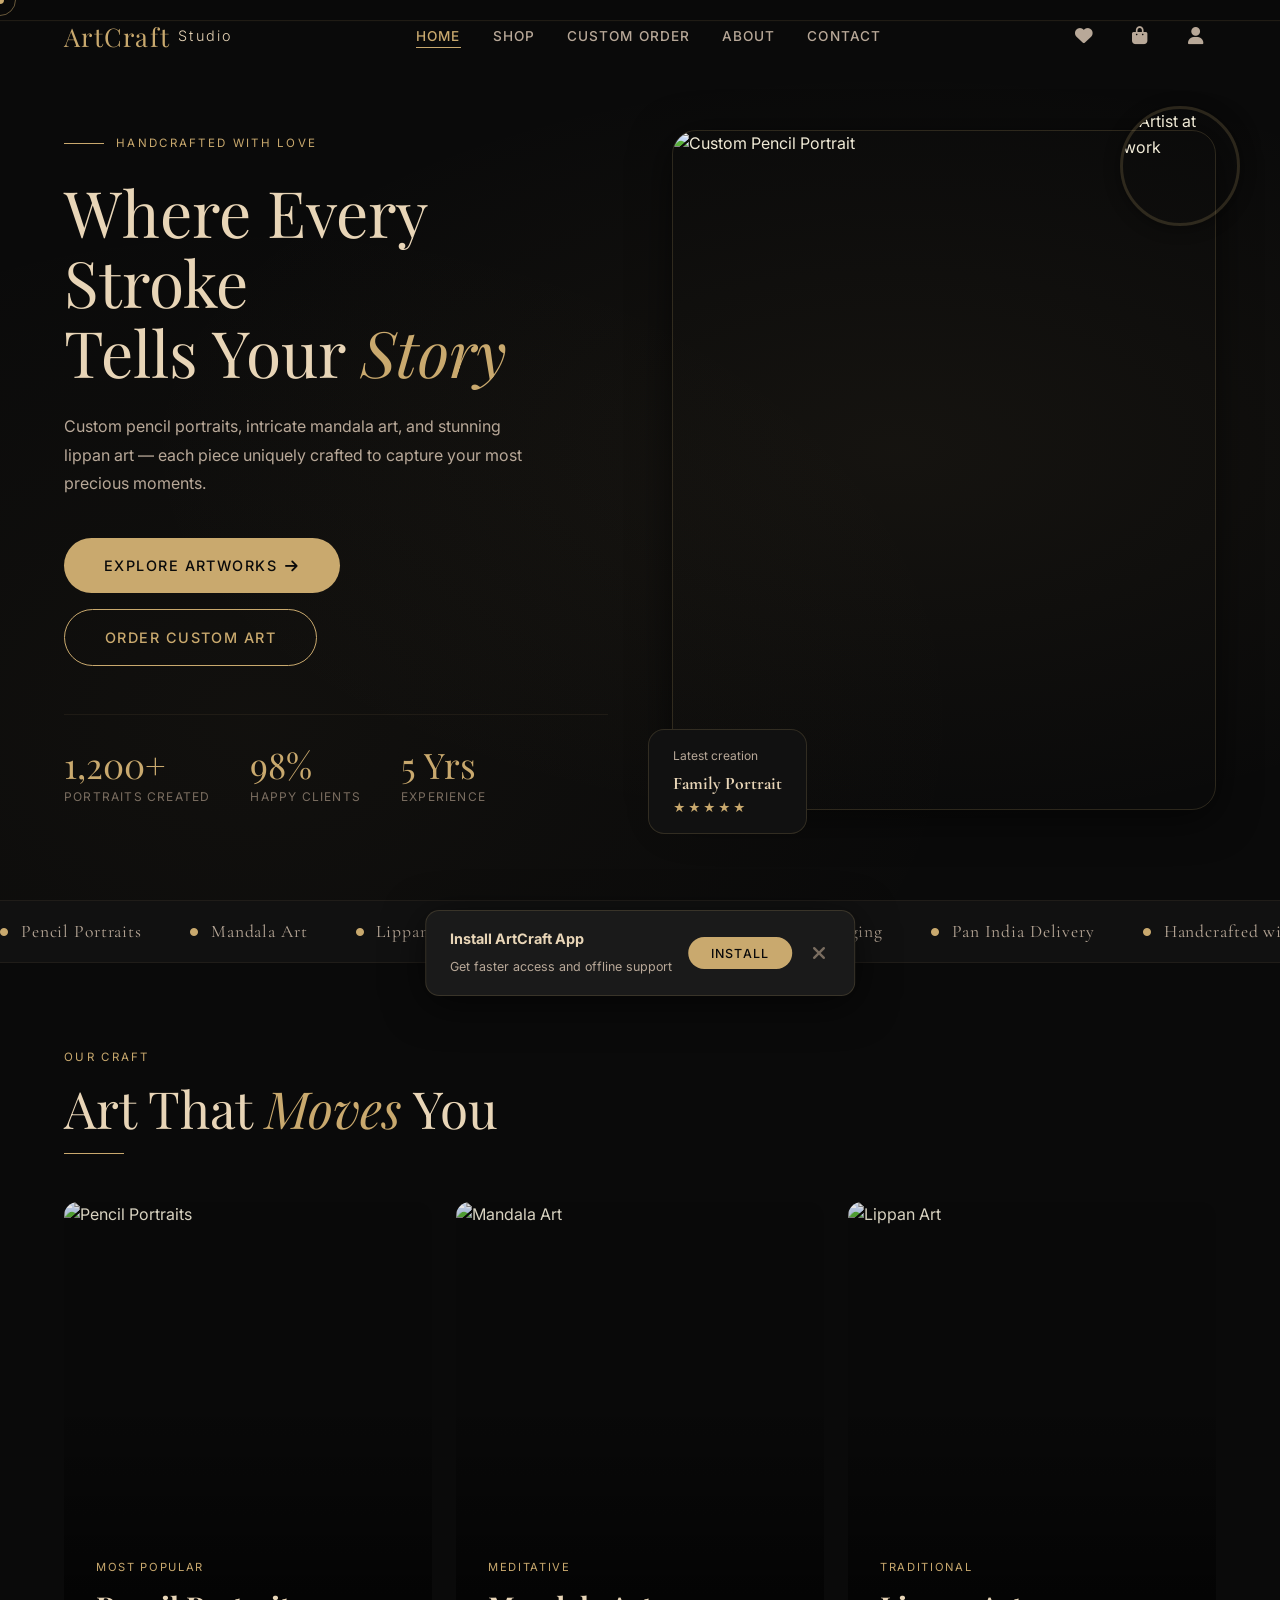
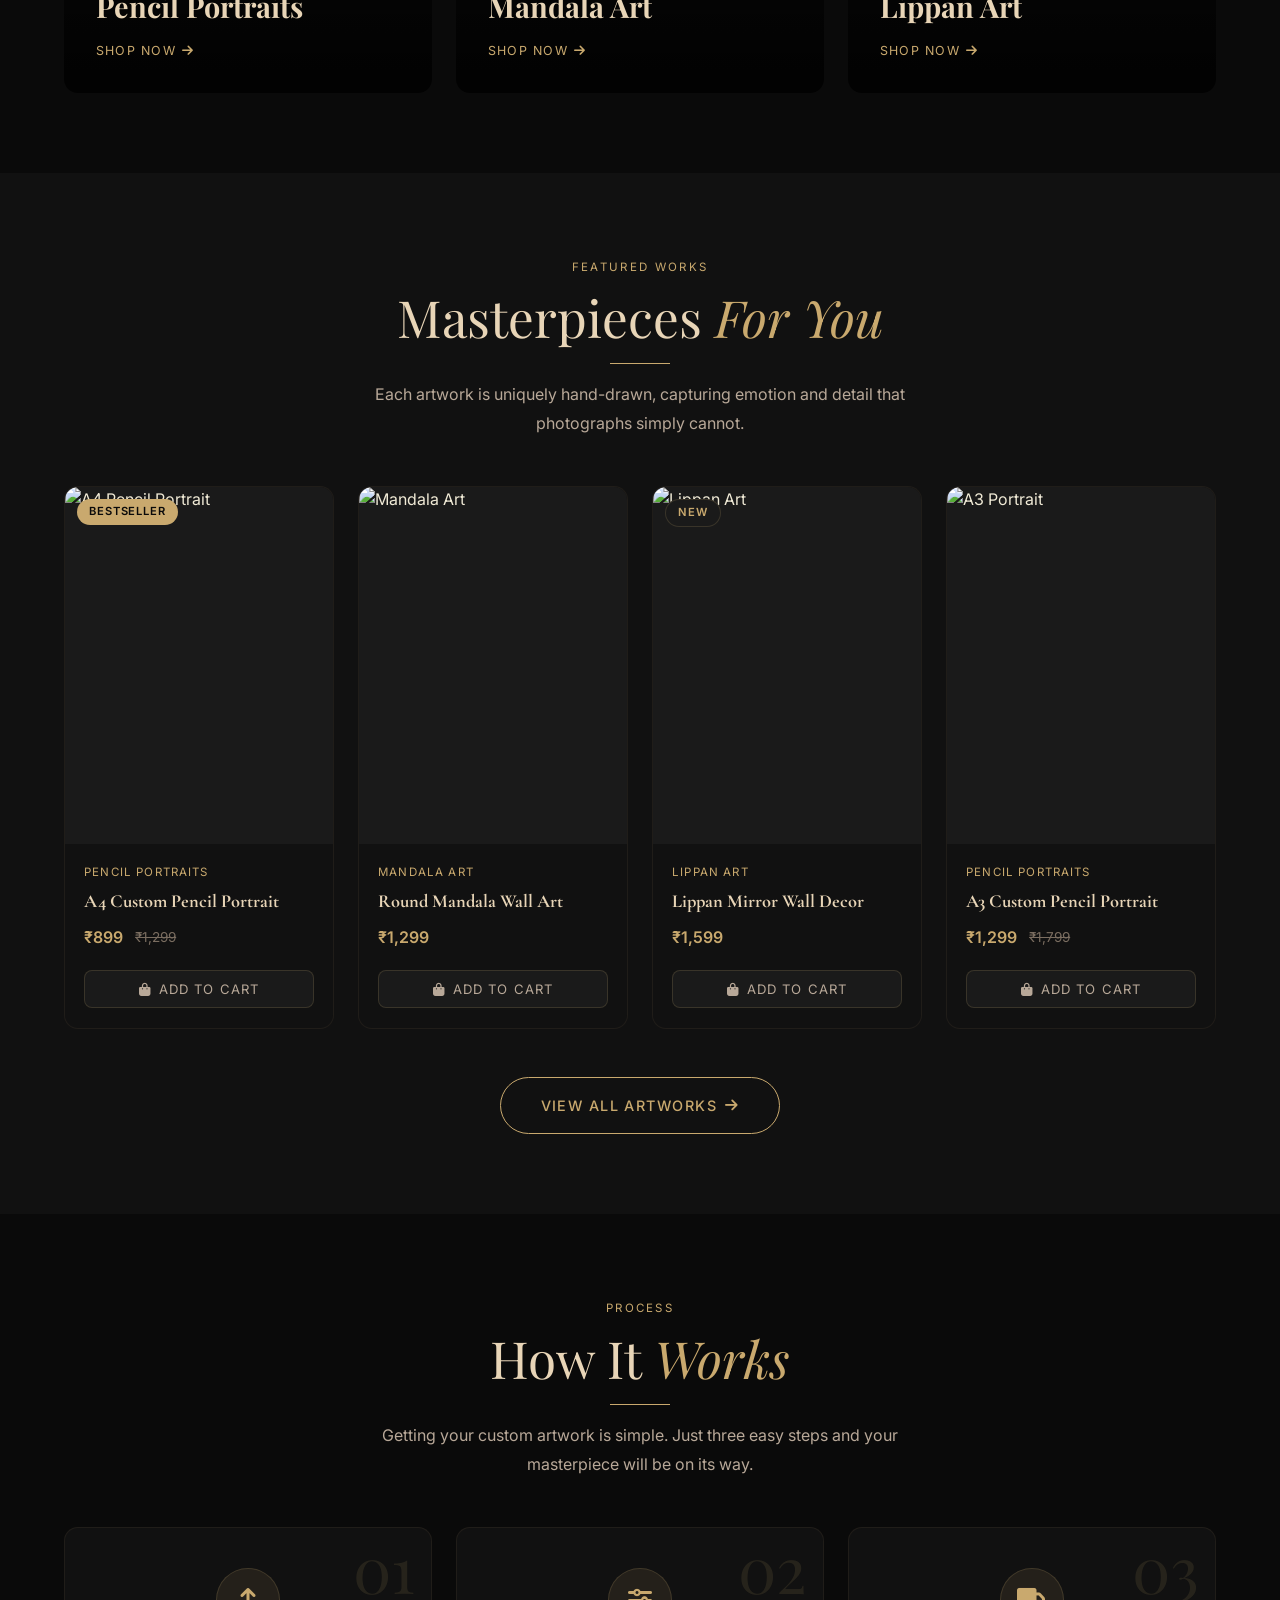
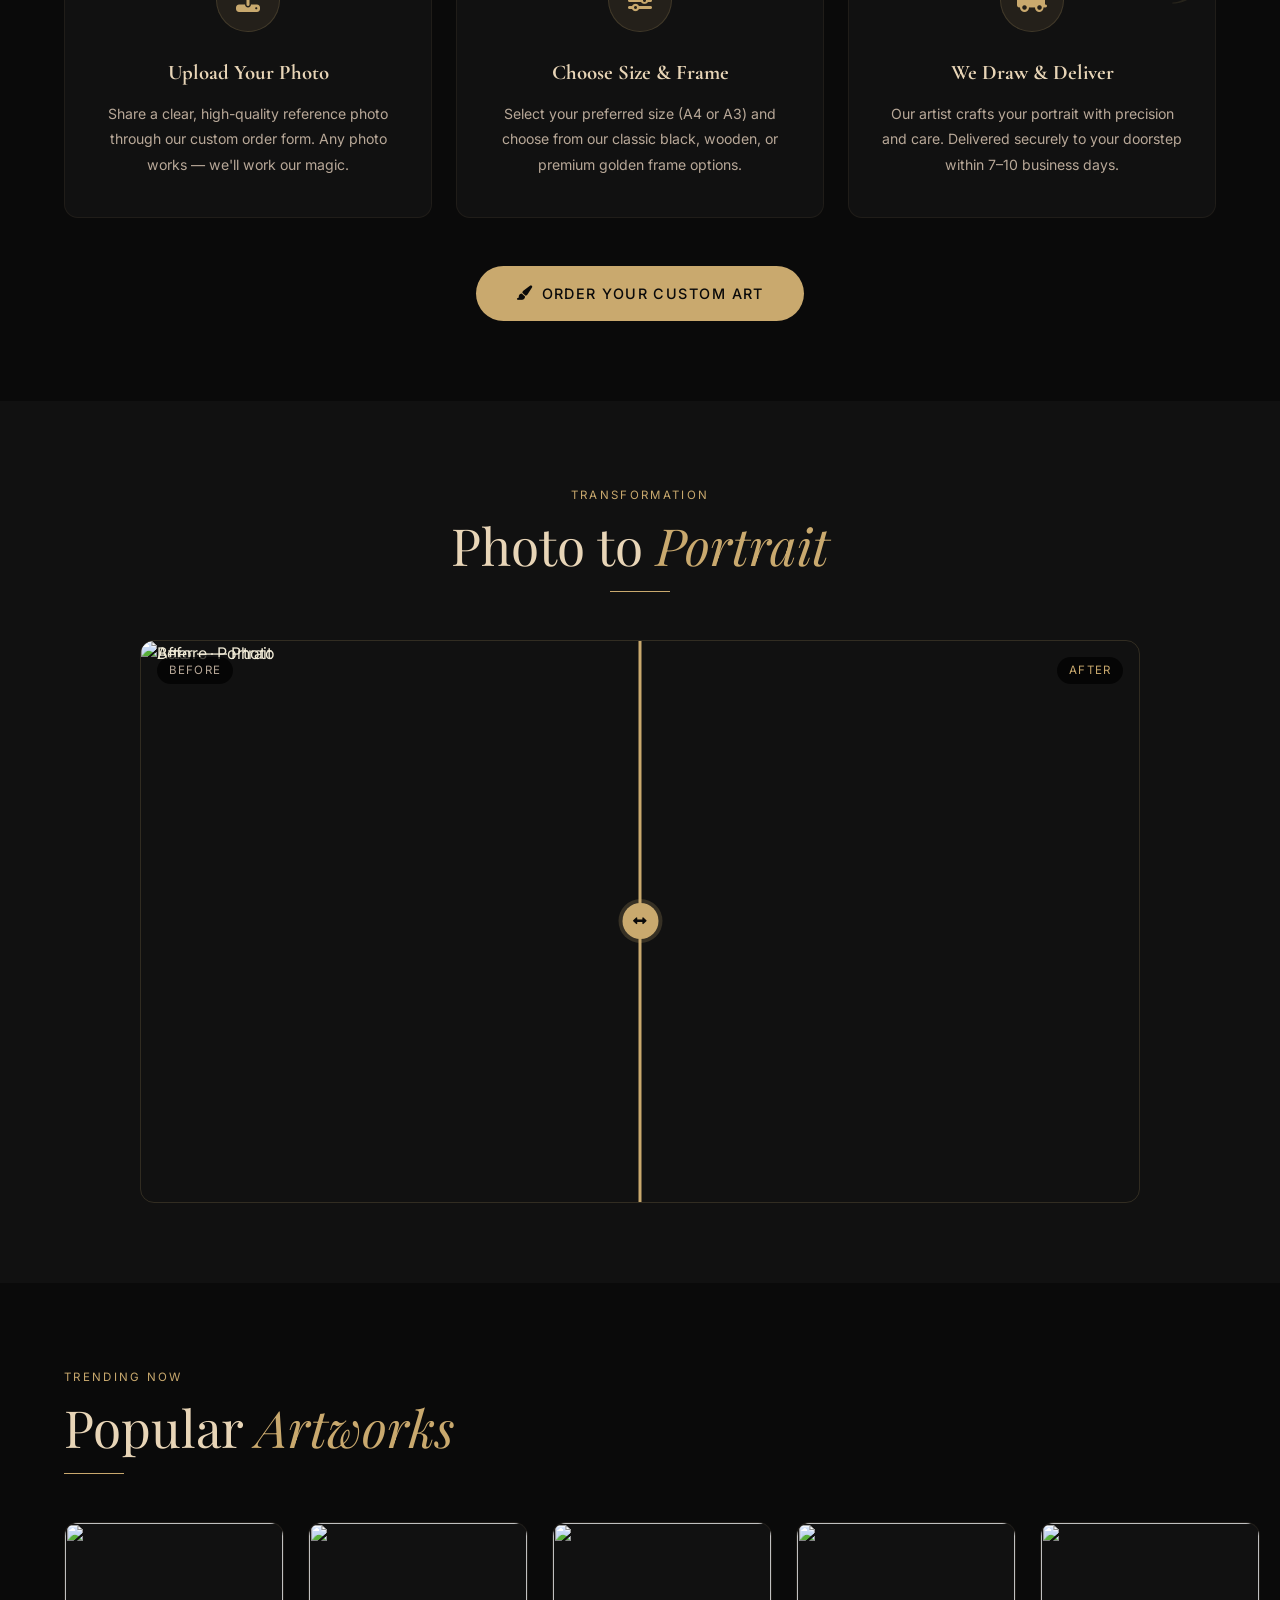
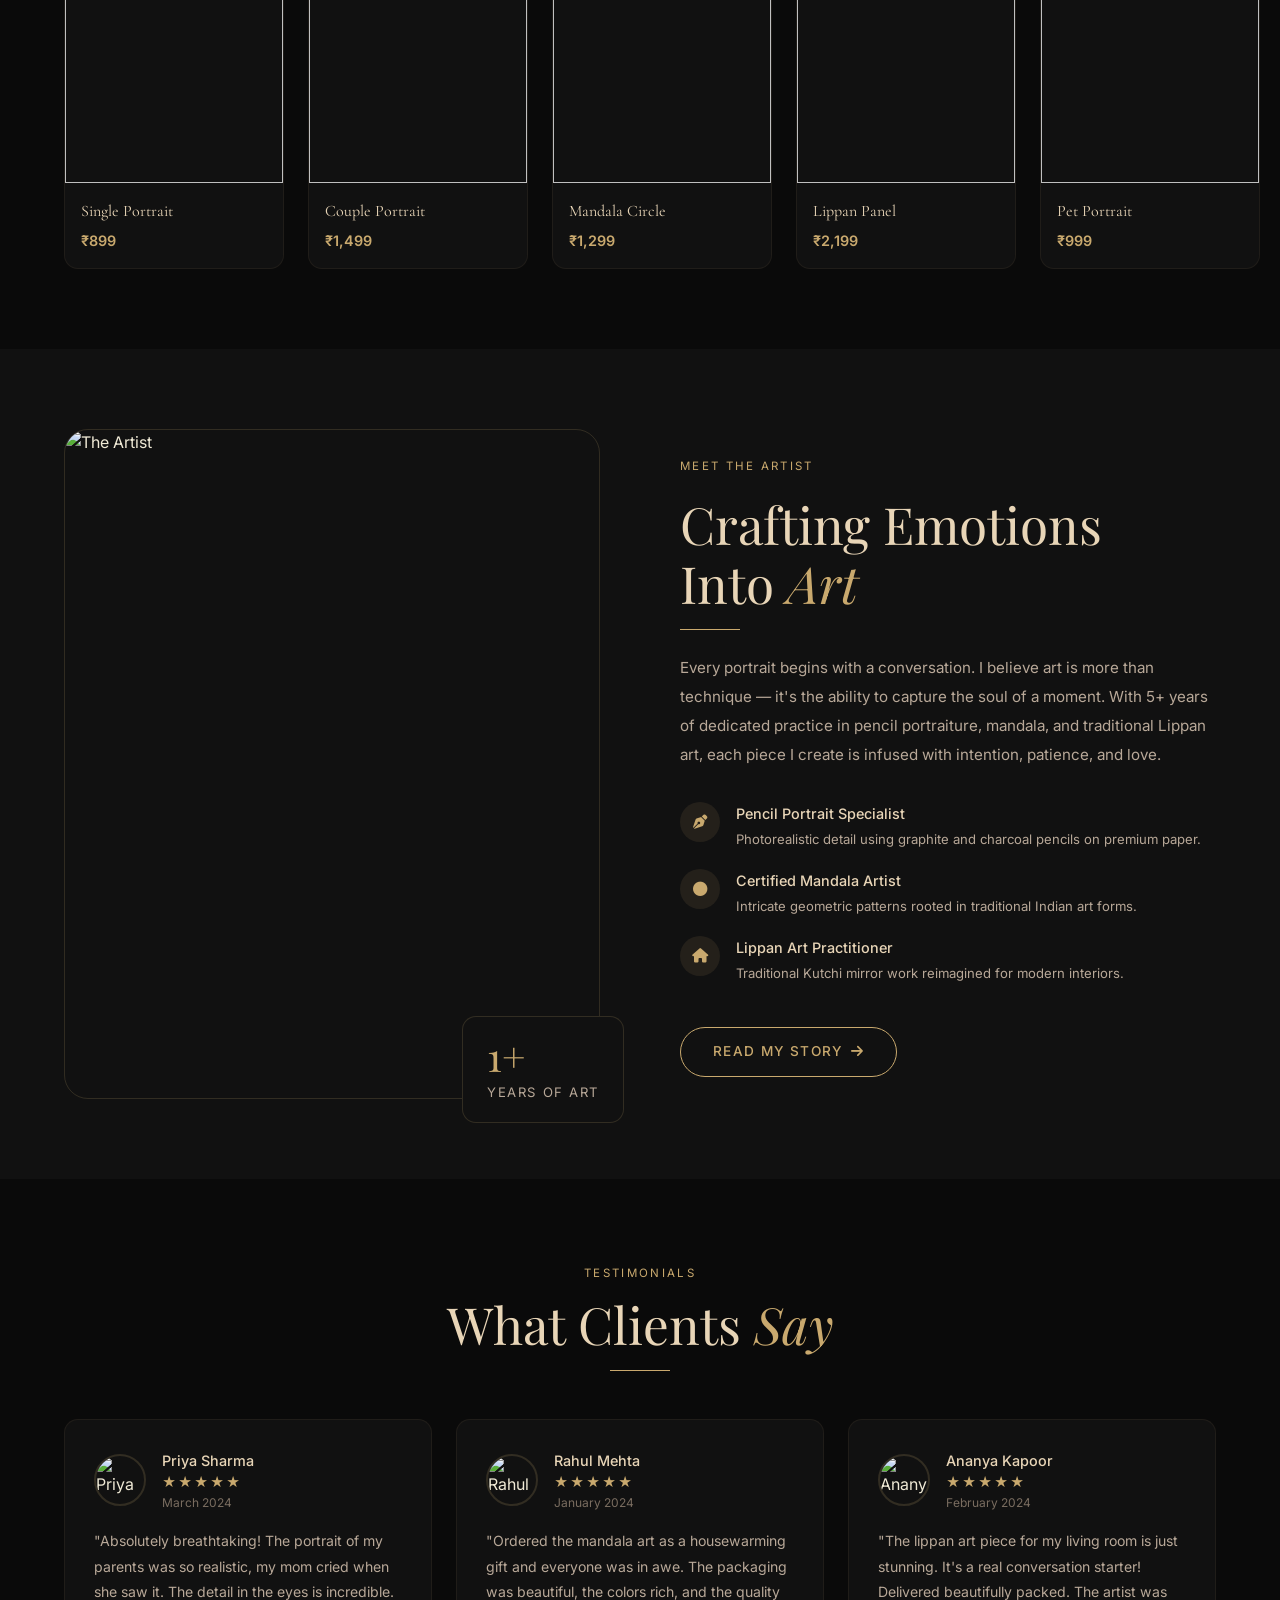
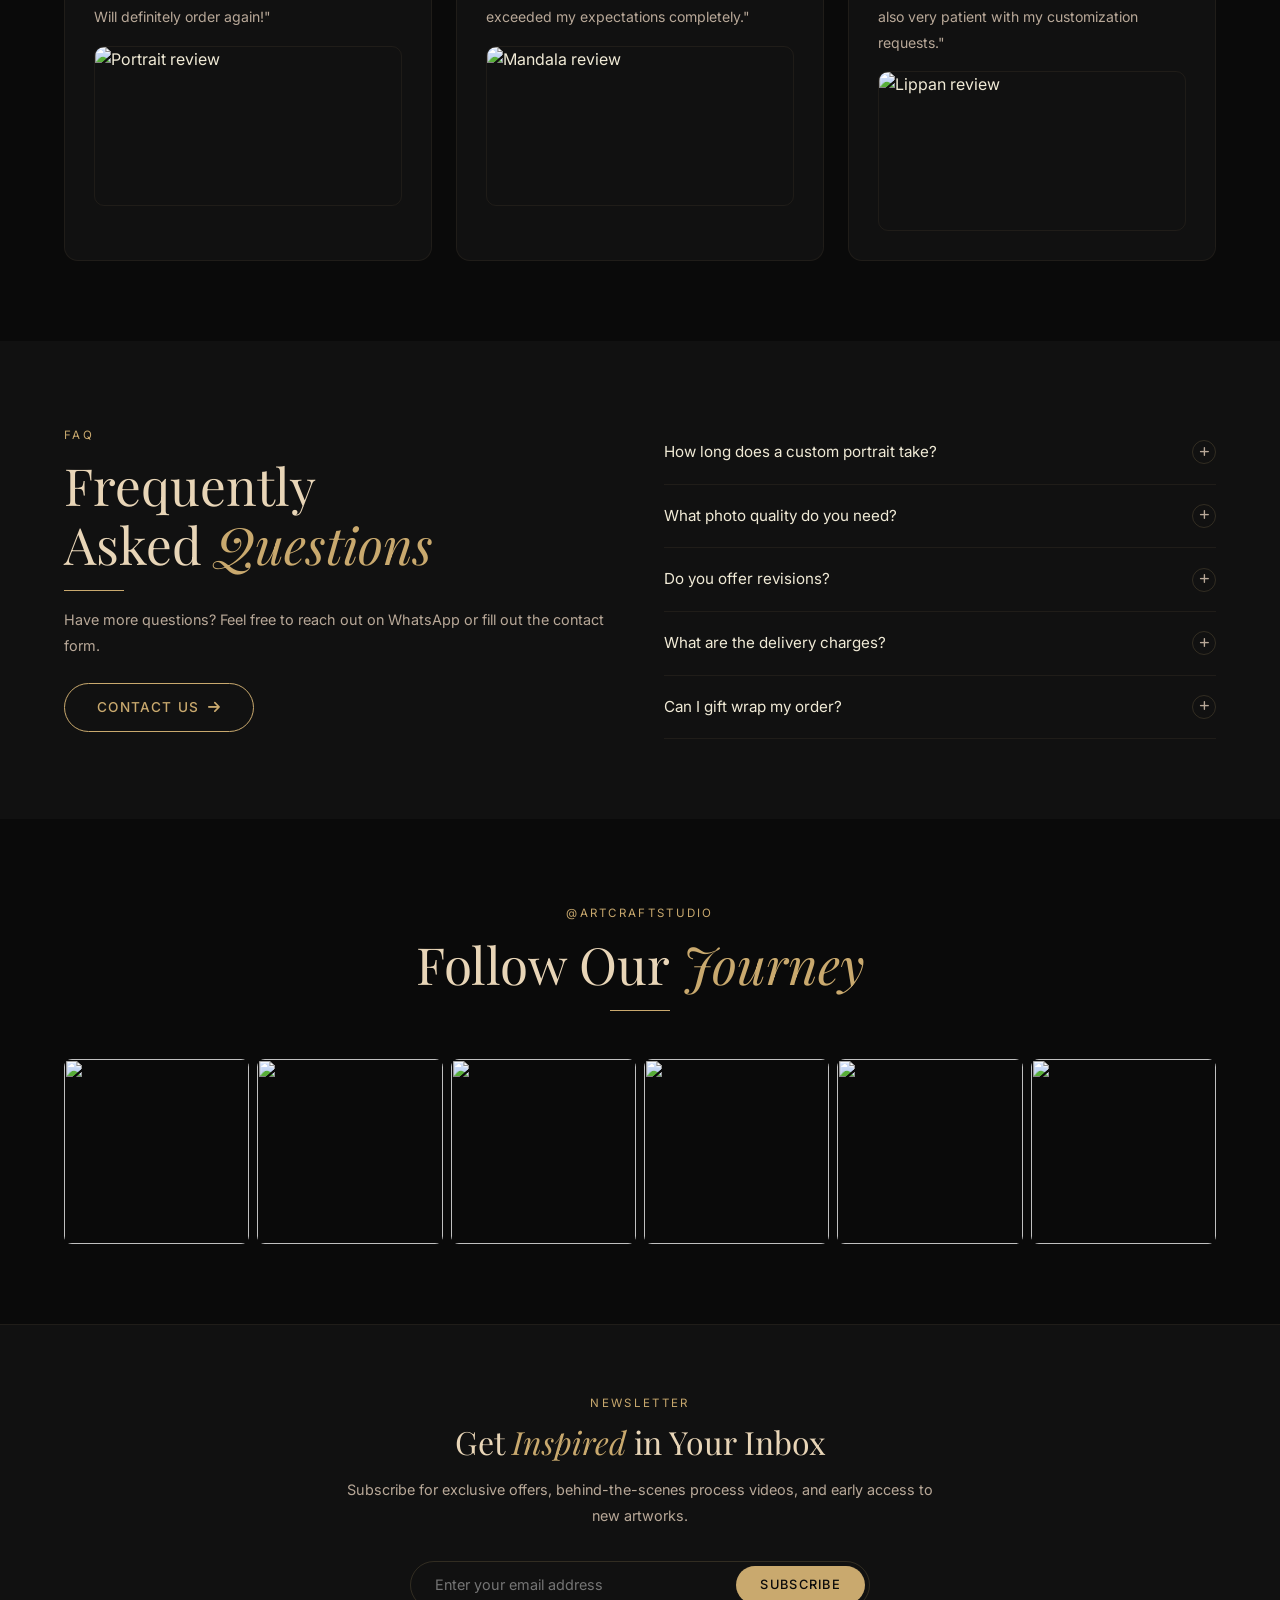
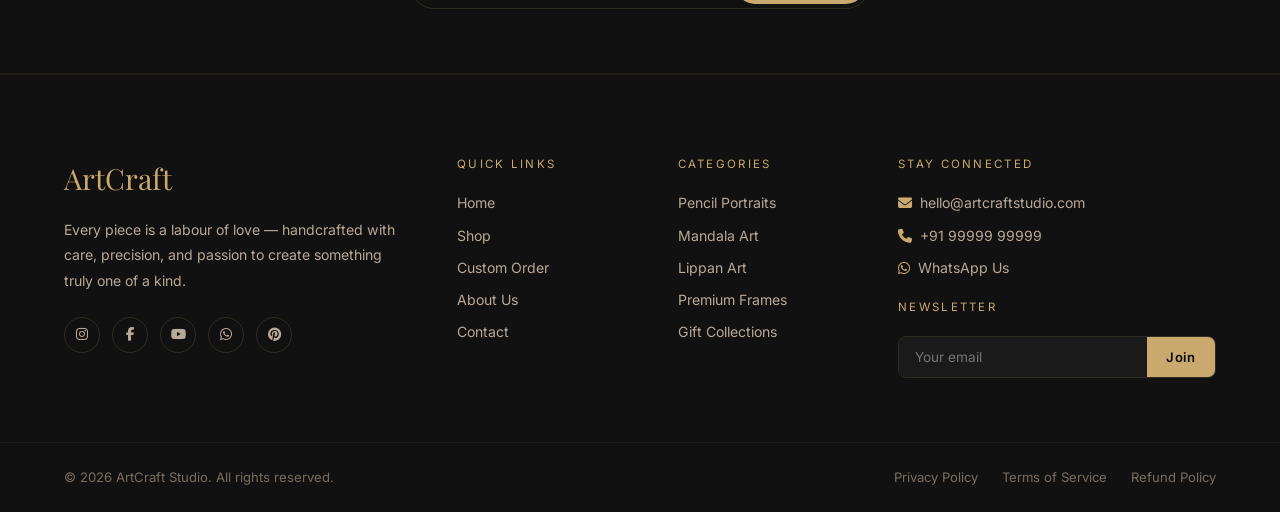
==== index.html @ 76b555b2 "initilization" ====
<!DOCTYPE html>
<html lang="en">

<head>
  <meta charset="UTF-8">
  <meta name="viewport" content="width=device-width, initial-scale=1.0">
  <title>ArtCraft Studio — Handmade Art & Custom Portraits</title>
  <meta name="description"
    content="Custom pencil portraits, mandala art, and lippan art handcrafted with love. Order your unique artwork today.">
  <link rel="manifest" href="manifest.json">
  <meta name="theme-color" content="#0a0a0a">
  <link rel="stylesheet" href="style.css">
  <link rel="stylesheet" href="https://cdnjs.cloudflare.com/ajax/libs/font-awesome/6.5.1/css/all.min.css">
  <style>
    /* Hero */
    .hero {
      min-height: 100vh;
      display: flex;
      align-items: center;
      position: relative;
      overflow: hidden;
      padding: calc(var(--nav-h) + 2rem) 5% 4rem;
    }

    .hero-bg {
      position: absolute;
      inset: 0;
      background: radial-gradient(ellipse at 70% 50%, rgba(201, 169, 110, 0.06) 0%, transparent 60%),
        radial-gradient(ellipse at 20% 80%, rgba(201, 169, 110, 0.04) 0%, transparent 50%);
    }

    .hero-particles {
      position: absolute;
      inset: 0;
      overflow: hidden;
      pointer-events: none;
    }

    .particle {
      position: absolute;
      border-radius: 50%;
      background: var(--gold);
      opacity: 0.15;
      animation: float linear infinite;
    }

    @keyframes float {
      0% {
        transform: translateY(100vh) rotate(0deg);
        opacity: 0;
      }

      10% {
        opacity: 0.15;
      }

      90% {
        opacity: 0.15;
      }

      100% {
        transform: translateY(-10vh) rotate(360deg);
        opacity: 0;
      }
    }

    .hero-inner {
      position: relative;
      z-index: 1;
      display: grid;
      grid-template-columns: 1fr 1fr;
      gap: 4rem;
      align-items: center;
      max-width: 1400px;
      margin: 0 auto;
      width: 100%;
    }

    .hero-eyebrow {
      display: flex;
      align-items: center;
      gap: 0.75rem;
      margin-bottom: 1.5rem;
    }

    .hero-eyebrow::before {
      content: '';
      display: block;
      width: 40px;
      height: 1px;
      background: var(--gold);
    }

    .hero-eyebrow span {
      font-size: 0.72rem;
      letter-spacing: 0.2em;
      text-transform: uppercase;
      color: var(--gold);
    }

    .hero-title {
      font-family: var(--font-display);
      font-size: clamp(2.8rem, 5vw, 5rem);
      font-weight: 400;
      line-height: 1.1;
      color: var(--cream);
      margin-bottom: 1.5rem;
    }

    .hero-title em {
      font-style: italic;
      color: var(--gold);
    }

    .hero-subtitle {
      color: var(--text2);
      font-size: 1rem;
      line-height: 1.8;
      max-width: 480px;
      margin-bottom: 2.5rem;
    }

    .hero-actions {
      display: flex;
      gap: 1rem;
      flex-wrap: wrap;
    }

    .hero-stats {
      display: flex;
      gap: 2.5rem;
      margin-top: 3rem;
      padding-top: 2rem;
      border-top: 1px solid var(--border2);
    }

    .hero-stat-num {
      font-family: var(--font-display);
      font-size: 2.2rem;
      color: var(--gold);
      line-height: 1;
    }

    .hero-stat-label {
      font-size: 0.75rem;
      color: var(--text3);
      text-transform: uppercase;
      letter-spacing: 0.1em;
      margin-top: 0.25rem;
    }

    .hero-image-wrap {
      position: relative;
    }

    .hero-img-main {
      width: 100%;
      aspect-ratio: 4/5;
      object-fit: cover;
      border-radius: 24px;
      border: 1px solid var(--border);
      box-shadow: var(--shadow);
    }

    .hero-img-badge {
      position: absolute;
      bottom: -1.5rem;
      left: -1.5rem;
      background: var(--bg2);
      border: 1px solid var(--border);
      border-radius: 16px;
      padding: 1rem 1.5rem;
      backdrop-filter: blur(12px);
    }

    .hero-img-badge p {
      font-size: 0.75rem;
      color: var(--text2);
      margin-bottom: 0.25rem;
    }

    .hero-img-badge strong {
      display: block;
      font-family: var(--font-serif);
      font-size: 1.1rem;
      color: var(--cream);
    }

    .hero-img-badge .stars {
      font-size: 0.75rem;
    }

    .hero-img-float {
      position: absolute;
      top: -1.5rem;
      right: -1.5rem;
      width: 120px;
      height: 120px;
      border-radius: 50%;
      border: 3px solid var(--border);
      overflow: hidden;
      box-shadow: var(--shadow2);
    }

    .hero-img-float img {
      width: 100%;
      height: 100%;
      object-fit: cover;
    }

    /* How It Works */
    .steps-grid {
      display: grid;
      grid-template-columns: repeat(3, 1fr);
      gap: 1.5rem;
    }

    .step-card {
      text-align: center;
      padding: 2.5rem 2rem;
      background: var(--bg2);
      border: 1px solid var(--border2);
      border-radius: var(--radius);
      position: relative;
      overflow: hidden;
      transition: border-color 0.35s ease, transform 0.35s ease;
    }

    .step-card:hover {
      border-color: var(--border);
      transform: translateY(-4px);
    }

    .step-card::before {
      content: '';
      position: absolute;
      top: 0;
      left: 0;
      width: 100%;
      height: 2px;
      background: linear-gradient(90deg, transparent, var(--gold), transparent);
      opacity: 0;
      transition: opacity 0.35s ease;
    }

    .step-card:hover::before {
      opacity: 1;
    }

    .step-num {
      font-family: var(--font-display);
      font-size: 4rem;
      color: rgba(201, 169, 110, 0.12);
      position: absolute;
      top: 0.5rem;
      right: 1rem;
      line-height: 1;
    }

    .step-icon {
      width: 64px;
      height: 64px;
      background: rgba(201, 169, 110, 0.1);
      border: 1px solid var(--border);
      border-radius: 50%;
      display: flex;
      align-items: center;
      justify-content: center;
      margin: 0 auto 1.5rem;
      font-size: 1.5rem;
      color: var(--gold);
    }

    .step-title {
      font-family: var(--font-serif);
      font-size: 1.3rem;
      color: var(--cream);
      margin-bottom: 0.75rem;
    }

    .step-desc {
      font-size: 0.88rem;
      color: var(--text2);
      line-height: 1.8;
    }

    /* Reviews */
    .reviews-grid {
      display: grid;
      grid-template-columns: repeat(3, 1fr);
      gap: 1.5rem;
    }

    .review-card {
      background: var(--bg2);
      border: 1px solid var(--border2);
      border-radius: var(--radius);
      padding: 1.8rem;
      transition: border-color 0.35s ease;
    }

    .review-card:hover {
      border-color: var(--border);
    }

    .review-header {
      display: flex;
      align-items: center;
      gap: 1rem;
      margin-bottom: 1rem;
    }

    .review-avatar {
      width: 52px;
      height: 52px;
      border-radius: 50%;
      object-fit: cover;
      border: 2px solid var(--border);
    }

    .review-name {
      font-size: 0.9rem;
      color: var(--cream);
      font-weight: 500;
    }

    .review-date {
      font-size: 0.75rem;
      color: var(--text3);
    }

    .review-text {
      font-size: 0.88rem;
      color: var(--text2);
      line-height: 1.8;
      margin-top: 0.75rem;
    }

    .review-img {
      width: 100%;
      height: 160px;
      object-fit: cover;
      border-radius: 10px;
      margin-top: 1rem;
      border: 1px solid var(--border2);
    }

    /* Categories */
    .cat-grid {
      display: grid;
      grid-template-columns: repeat(3, 1fr);
      gap: 1.5rem;
    }

    .cat-card {
      position: relative;
      border-radius: var(--radius);
      overflow: hidden;
      aspect-ratio: 3/4;
      cursor: pointer;
    }

    .cat-card img {
      width: 100%;
      height: 100%;
      object-fit: cover;
      transition: transform 0.6s ease;
    }

    .cat-card:hover img {
      transform: scale(1.08);
    }

    .cat-card-overlay {
      position: absolute;
      inset: 0;
      background: linear-gradient(to top, rgba(0, 0, 0, 0.85) 0%, rgba(0, 0, 0, 0.1) 60%);
      display: flex;
      flex-direction: column;
      justify-content: flex-end;
      padding: 2rem;
    }

    .cat-card-tag {
      font-size: 0.7rem;
      letter-spacing: 0.15em;
      text-transform: uppercase;
      color: var(--gold);
      margin-bottom: 0.4rem;
    }

    .cat-card-name {
      font-family: var(--font-display);
      font-size: 1.8rem;
      color: var(--cream);
      margin-bottom: 0.75rem;
    }

    .cat-card-link {
      display: inline-flex;
      align-items: center;
      gap: 0.4rem;
      font-size: 0.78rem;
      color: var(--gold);
      letter-spacing: 0.1em;
      text-transform: uppercase;
    }

    /* Artist Section */
    .artist-grid {
      display: grid;
      grid-template-columns: 1fr 1fr;
      gap: 5rem;
      align-items: center;
    }

    .artist-img {
      position: relative;
    }

    .artist-img img {
      width: 100%;
      aspect-ratio: 4/5;
      object-fit: cover;
      border-radius: 24px;
      border: 1px solid var(--border);
    }

    .artist-img-badge {
      position: absolute;
      bottom: -1.5rem;
      right: -1.5rem;
      background: var(--bg2);
      border: 1px solid var(--border);
      border-radius: 14px;
      padding: 1.2rem 1.5rem;
    }

    .artist-img-badge .stat-num {
      font-size: 2.5rem;
    }

    .artist-feature {
      display: flex;
      align-items: flex-start;
      gap: 1rem;
      margin-bottom: 1.2rem;
    }

    .artist-feature-icon {
      width: 40px;
      height: 40px;
      flex-shrink: 0;
      background: rgba(201, 169, 110, 0.1);
      border-radius: 50%;
      display: flex;
      align-items: center;
      justify-content: center;
      color: var(--gold);
      font-size: 0.9rem;
    }

    .artist-feature-title {
      font-size: 0.9rem;
      color: var(--cream);
      font-weight: 500;
      margin-bottom: 0.25rem;
    }

    .artist-feature-desc {
      font-size: 0.82rem;
      color: var(--text2);
      line-height: 1.6;
    }

    /* Instagram grid */
    .insta-grid {
      display: grid;
      grid-template-columns: repeat(6, 1fr);
      gap: 0.5rem;
    }

    .insta-item {
      aspect-ratio: 1;
      overflow: hidden;
      border-radius: 8px;
      position: relative;
      cursor: pointer;
    }

    .insta-item img {
      width: 100%;
      height: 100%;
      object-fit: cover;
      transition: transform 0.5s ease, filter 0.5s ease;
    }

    .insta-item:hover img {
      transform: scale(1.08);
      filter: brightness(0.7);
    }

    .insta-item-overlay {
      position: absolute;
      inset: 0;
      display: flex;
      align-items: center;
      justify-content: center;
      color: white;
      font-size: 1.2rem;
      opacity: 0;
      transition: opacity 0.3s ease;
    }

    .insta-item:hover .insta-item-overlay {
      opacity: 1;
    }

    /* FAQ */
    .faq-grid {
      display: grid;
      grid-template-columns: 1fr 1fr;
      gap: 3rem;
      align-items: start;
    }

    /* Trending carousel */
    .trending-wrap {
      overflow: hidden;
      position: relative;
    }

    .trending-track {
      display: flex;
      gap: 1.5rem;
      animation: trendScroll 30s linear infinite;
      width: max-content;
    }

    .trending-wrap:hover .trending-track {
      animation-play-state: paused;
    }

    @keyframes trendScroll {
      from {
        transform: translateX(0);
      }

      to {
        transform: translateX(-50%);
      }
    }

    .trending-card {
      width: 220px;
      flex-shrink: 0;
      background: var(--bg2);
      border: 1px solid var(--border2);
      border-radius: var(--radius);
      overflow: hidden;
      transition: transform 0.35s ease, border-color 0.35s ease;
    }

    .trending-card:hover {
      transform: translateY(-6px);
      border-color: var(--border);
    }

    .trending-card img {
      width: 100%;
      height: 260px;
      object-fit: cover;
      transition: transform 0.5s ease;
    }

    .trending-card:hover img {
      transform: scale(1.05);
    }

    .trending-card-body {
      padding: 1rem;
    }

    .trending-card-name {
      font-family: var(--font-serif);
      font-size: 1rem;
      color: var(--cream);
      margin-bottom: 0.3rem;
    }

    .trending-card-price {
      color: var(--gold);
      font-size: 0.9rem;
      font-weight: 600;
    }

    @media (max-width: 900px) {
      .hero-inner {
        grid-template-columns: 1fr;
        text-align: center;
        gap: 2.5rem;
      }

      .hero-eyebrow {
        justify-content: center;
      }

      .hero-subtitle {
        margin: 0 auto 2rem;
      }

      .hero-actions {
        justify-content: center;
      }

      .hero-stats {
        justify-content: center;
      }

      .steps-grid {
        grid-template-columns: 1fr;
      }

      .reviews-grid {
        grid-template-columns: 1fr;
      }

      .cat-grid {
        grid-template-columns: 1fr 1fr;
      }

      .artist-grid {
        grid-template-columns: 1fr;
        gap: 2rem;
      }

      .faq-grid {
        grid-template-columns: 1fr;
        gap: 1rem;
      }

      .insta-grid {
        grid-template-columns: repeat(3, 1fr);
      }

      .hero-img-badge {
        left: 0;
        bottom: -2rem;
      }

      .hero-img-float {
        top: -1rem;
        right: -0.5rem;
        width: 80px;
        height: 80px;
      }
    }

    @media (max-width: 600px) {
      .cat-grid {
        grid-template-columns: 1fr;
      }

      .insta-grid {
        grid-template-columns: repeat(3, 1fr);
      }
    }
  </style>
</head>

<body>
  <!-- Loading Screen -->
  <div id="loading-screen">
    <div class="loading-logo">ArtCraft</div>
    <div class="loading-bar">
      <div class="loading-bar-inner"></div>
    </div>
  </div>

  <!-- Custom Cursor -->
  <div class="cursor-dot"></div>
  <div class="cursor-ring"></div>

  <!-- Scroll Progress -->
  <div id="scroll-bar"></div>

  <!-- Navbar -->
  <nav class="navbar">
    <div class="nav-inner">
      <a href="index.html" class="nav-logo">ArtCraft <span>Studio</span></a>
      <ul class="nav-links">
        <li><a href="index.html">Home</a></li>
        <li><a href="shop.html">Shop</a></li>
        <li><a href="custom-order.html">Custom Order</a></li>
        <li><a href="about.html">About</a></li>
        <li><a href="contact.html">Contact</a></li>
      </ul>
      <div class="nav-actions">
        <a href="wishlist.html" class="nav-icon-btn" title="Wishlist">
          <i class="fas fa-heart"></i>
          <span class="cart-count wish-count"></span>
        </a>
        <a href="cart.html" class="nav-icon-btn" title="Cart">
          <i class="fas fa-shopping-bag"></i>
          <span class="cart-count"></span>
        </a>
        <a href="auth.html" class="nav-icon-btn" title="Account">
          <i class="fas fa-user"></i>
        </a>
        <div class="hamburger" id="hamburger">
          <span></span><span></span><span></span>
        </div>
      </div>
    </div>
  </nav>
  <div class="mobile-nav" id="mobile-nav">
    <a href="index.html">Home</a>
    <a href="shop.html">Shop</a>
    <a href="custom-order.html">Custom Order</a>
    <a href="about.html">About</a>
    <a href="contact.html">Contact</a>
    <a href="wishlist.html">Wishlist</a>
    <a href="cart.html">Cart</a>
    <a href="auth.html">Login / Signup</a>
  </div>

  <!-- =========================================================
       HERO
  ========================================================= -->
  <section class="hero">
    <div class="hero-bg"></div>
    <div class="hero-particles" id="hero-particles"></div>
    <div class="hero-inner">
      <div class="hero-content">
        <div class="hero-eyebrow"><span>Handcrafted with Love</span></div>
        <h1 class="hero-title">
          Where Every Stroke<br>Tells Your <em>Story</em>
        </h1>
        <p class="hero-subtitle">
          Custom pencil portraits, intricate mandala art, and stunning lippan art —
          each piece uniquely crafted to capture your most precious moments.
        </p>
        <div class="hero-actions">
          <a href="shop.html" class="btn btn-gold btn-lg">Explore Artworks <i class="fas fa-arrow-right"></i></a>
          <a href="custom-order.html" class="btn btn-outline btn-lg">Order Custom Art</a>
        </div>
        <div class="hero-stats">
          <div>
            <div class="hero-stat-num counter" data-target="1200" data-suffix="+">0+</div>
            <div class="hero-stat-label">Portraits Created</div>
          </div>
          <div>
            <div class="hero-stat-num counter" data-target="98" data-suffix="%">0%</div>
            <div class="hero-stat-label">Happy Clients</div>
          </div>
          <div>
            <div class="hero-stat-num counter" data-target="5" data-suffix=" Yrs">0</div>
            <div class="hero-stat-label">Experience</div>
          </div>
        </div>
      </div>
      <div class="hero-image-wrap">
        <img src="https://picsum.photos/seed/artcraft-hero/600/750" alt="Custom Pencil Portrait" class="hero-img-main">
        <div class="hero-img-badge">
          <p>Latest creation</p>
          <strong>Family Portrait</strong>
          <div class="stars">★★★★★</div>
        </div>
        <div class="hero-img-float">
          <img src="https://picsum.photos/seed/artcraft-float/200/200" alt="Artist at work">
        </div>
      </div>
    </div>
  </section>

  <!-- Marquee -->
  <div class="marquee-wrap" style="background:var(--bg2)">
    <div class="marquee-track">
      <span class="marquee-item"><i class="fas fa-circle"></i> Pencil Portraits</span>
      <span class="marquee-item"><i class="fas fa-circle"></i> Mandala Art</span>
      <span class="marquee-item"><i class="fas fa-circle"></i> Lippan Art</span>
      <span class="marquee-item"><i class="fas fa-circle"></i> Custom Frames</span>
      <span class="marquee-item"><i class="fas fa-circle"></i> Gift Ready Packaging</span>
      <span class="marquee-item"><i class="fas fa-circle"></i> Pan India Delivery</span>
      <span class="marquee-item"><i class="fas fa-circle"></i> Handcrafted with Love</span>
      <!-- duplicate -->
      <span class="marquee-item"><i class="fas fa-circle"></i> Pencil Portraits</span>
      <span class="marquee-item"><i class="fas fa-circle"></i> Mandala Art</span>
      <span class="marquee-item"><i class="fas fa-circle"></i> Lippan Art</span>
      <span class="marquee-item"><i class="fas fa-circle"></i> Custom Frames</span>
      <span class="marquee-item"><i class="fas fa-circle"></i> Gift Ready Packaging</span>
      <span class="marquee-item"><i class="fas fa-circle"></i> Pan India Delivery</span>
      <span class="marquee-item"><i class="fas fa-circle"></i> Handcrafted with Love</span>
    </div>
  </div>

  <!-- =========================================================
       CATEGORIES
  ========================================================= -->
  <div class="section-full"
    style="padding-top:5rem; padding-bottom:5rem; max-width:1400px; margin:0 auto; padding-left:5%; padding-right:5%">
    <div class="section-header" data-aos="fade-up">
      <div class="section-tag">Our Craft</div>
      <h2 class="section-title">Art That <em>Moves</em> You</h2>
      <div class="gold-divider"></div>
    </div>
    <div class="cat-grid">
      <a href="shop.html?cat=pencil" class="cat-card" data-aos="zoom-in" data-aos-delay="100">
        <img src="https://picsum.photos/seed/pencil-portrait/500/700" alt="Pencil Portraits" loading="lazy">
        <div class="cat-card-overlay">
          <p class="cat-card-tag">Most Popular</p>
          <h3 class="cat-card-name">Pencil Portraits</h3>
          <span class="cat-card-link">Shop Now <i class="fas fa-arrow-right"></i></span>
        </div>
      </a>
      <a href="shop.html?cat=mandala" class="cat-card" data-aos="zoom-in" data-aos-delay="200">
        <img src="https://picsum.photos/seed/mandala-art/500/700" alt="Mandala Art" loading="lazy">
        <div class="cat-card-overlay">
          <p class="cat-card-tag">Meditative</p>
          <h3 class="cat-card-name">Mandala Art</h3>
          <span class="cat-card-link">Shop Now <i class="fas fa-arrow-right"></i></span>
        </div>
      </a>
      <a href="shop.html?cat=lippan" class="cat-card" data-aos="zoom-in" data-aos-delay="300">
        <img src="https://picsum.photos/seed/lippan-art/500/700" alt="Lippan Art" loading="lazy">
        <div class="cat-card-overlay">
          <p class="cat-card-tag">Traditional</p>
          <h3 class="cat-card-name">Lippan Art</h3>
          <span class="cat-card-link">Shop Now <i class="fas fa-arrow-right"></i></span>
        </div>
      </a>
    </div>
  </div>

  <!-- =========================================================
       FEATURED PRODUCTS
  ========================================================= -->
  <div class="section-bg">
    <div class="section" style="padding-top:5rem; padding-bottom:5rem">
      <div class="section-header center" data-aos="fade-up">
        <div class="section-tag">Featured Works</div>
        <h2 class="section-title">Masterpieces <em>For You</em></h2>
        <div class="gold-divider"></div>
        <p class="section-sub">Each artwork is uniquely hand-drawn, capturing emotion and detail that photographs simply
          cannot.</p>
      </div>
      <div class="products-grid">
        <!-- Card 1 -->
        <div class="product-card" data-aos="fade-up" data-aos-delay="100">
          <div class="product-img-wrap">
            <span class="product-badge">Bestseller</span>
            <img src="https://picsum.photos/seed/portrait-a4/400/530" alt="A4 Pencil Portrait" loading="lazy">
            <div class="product-actions">
              <button class="product-action-btn" data-wish-btn="p1"
                data-product='{"id":"p1","name":"A4 Pencil Portrait","price":899,"image":"https://picsum.photos/seed/portrait-a4/400/530","category":"Pencil Portraits"}'
                title="Wishlist"><i class="fas fa-heart"></i></button>
              <a href="product.html" class="product-action-btn" title="Quick View"><i class="fas fa-eye"></i></a>
            </div>
          </div>
          <div class="product-info">
            <p class="product-cat">Pencil Portraits</p>
            <h3 class="product-name">A4 Custom Pencil Portrait</h3>
            <p class="product-price">₹899 <span class="old-price">₹1,299</span></p>
          </div>
          <div class="product-card-footer">
            <button class="add-cart-btn"
              onclick='addToCart({id:"p1",name:"A4 Pencil Portrait",price:899,image:"https://picsum.photos/seed/portrait-a4/400/530",category:"Pencil Portraits",size:"A4",frame:"None"})'>
              <i class="fas fa-shopping-bag"></i> Add to Cart
            </button>
          </div>
        </div>
        <!-- Card 2 -->
        <div class="product-card" data-aos="fade-up" data-aos-delay="200">
          <div class="product-img-wrap">
            <img src="https://picsum.photos/seed/mandala-round/400/530" alt="Mandala Art" loading="lazy">
            <div class="product-actions">
              <button class="product-action-btn" data-wish-btn="p2"
                data-product='{"id":"p2","name":"Mandala Wall Art","price":1299,"image":"https://picsum.photos/seed/mandala-round/400/530","category":"Mandala Art"}'
                title="Wishlist"><i class="fas fa-heart"></i></button>
              <a href="product.html" class="product-action-btn" title="Quick View"><i class="fas fa-eye"></i></a>
            </div>
          </div>
          <div class="product-info">
            <p class="product-cat">Mandala Art</p>
            <h3 class="product-name">Round Mandala Wall Art</h3>
            <p class="product-price">₹1,299</p>
          </div>
          <div class="product-card-footer">
            <button class="add-cart-btn"
              onclick='addToCart({id:"p2",name:"Mandala Wall Art",price:1299,image:"https://picsum.photos/seed/mandala-round/400/530",category:"Mandala Art",size:"A4",frame:"None"})'>
              <i class="fas fa-shopping-bag"></i> Add to Cart
            </button>
          </div>
        </div>
        <!-- Card 3 -->
        <div class="product-card" data-aos="fade-up" data-aos-delay="300">
          <div class="product-img-wrap">
            <span class="product-badge"
              style="background:var(--bg3);color:var(--gold);border:1px solid var(--border)">New</span>
            <img src="https://picsum.photos/seed/lippan-wall/400/530" alt="Lippan Art" loading="lazy">
            <div class="product-actions">
              <button class="product-action-btn" data-wish-btn="p3"
                data-product='{"id":"p3","name":"Lippan Wall Decor","price":1599,"image":"https://picsum.photos/seed/lippan-wall/400/530","category":"Lippan Art"}'
                title="Wishlist"><i class="fas fa-heart"></i></button>
              <a href="product.html" class="product-action-btn" title="Quick View"><i class="fas fa-eye"></i></a>
            </div>
          </div>
          <div class="product-info">
            <p class="product-cat">Lippan Art</p>
            <h3 class="product-name">Lippan Mirror Wall Decor</h3>
            <p class="product-price">₹1,599</p>
          </div>
          <div class="product-card-footer">
            <button class="add-cart-btn"
              onclick='addToCart({id:"p3",name:"Lippan Wall Decor",price:1599,image:"https://picsum.photos/seed/lippan-wall/400/530",category:"Lippan Art",size:"Medium",frame:"None"})'>
              <i class="fas fa-shopping-bag"></i> Add to Cart
            </button>
          </div>
        </div>
        <!-- Card 4 -->
        <div class="product-card" data-aos="fade-up" data-aos-delay="400">
          <div class="product-img-wrap">
            <img src="https://picsum.photos/seed/portrait-a3/400/530" alt="A3 Portrait" loading="lazy">
            <div class="product-actions">
              <button class="product-action-btn" data-wish-btn="p4"
                data-product='{"id":"p4","name":"A3 Pencil Portrait","price":1299,"image":"https://picsum.photos/seed/portrait-a3/400/530","category":"Pencil Portraits"}'
                title="Wishlist"><i class="fas fa-heart"></i></button>
              <a href="product.html" class="product-action-btn" title="Quick View"><i class="fas fa-eye"></i></a>
            </div>
          </div>
          <div class="product-info">
            <p class="product-cat">Pencil Portraits</p>
            <h3 class="product-name">A3 Custom Pencil Portrait</h3>
            <p class="product-price">₹1,299 <span class="old-price">₹1,799</span></p>
          </div>
          <div class="product-card-footer">
            <button class="add-cart-btn"
              onclick='addToCart({id:"p4",name:"A3 Pencil Portrait",price:1299,image:"https://picsum.photos/seed/portrait-a3/400/530",category:"Pencil Portraits",size:"A3",frame:"None"})'>
              <i class="fas fa-shopping-bag"></i> Add to Cart
            </button>
          </div>
        </div>
      </div>
      <div style="text-align:center; margin-top:3rem" data-aos="fade-up">
        <a href="shop.html" class="btn btn-outline btn-lg">View All Artworks <i class="fas fa-arrow-right"></i></a>
      </div>
    </div>
  </div>

  <!-- =========================================================
       HOW IT WORKS
  ========================================================= -->
  <div style="padding:5rem 5%; max-width:1400px; margin:0 auto">
    <div class="section-header center" data-aos="fade-up">
      <div class="section-tag">Process</div>
      <h2 class="section-title">How It <em>Works</em></h2>
      <div class="gold-divider"></div>
      <p class="section-sub">Getting your custom artwork is simple. Just three easy steps and your masterpiece will be
        on its way.</p>
    </div>
    <div class="steps-grid">
      <div class="step-card" data-aos="fade-up" data-aos-delay="100">
        <span class="step-num">01</span>
        <div class="step-icon"><i class="fas fa-upload"></i></div>
        <h3 class="step-title">Upload Your Photo</h3>
        <p class="step-desc">Share a clear, high-quality reference photo through our custom order form. Any photo works
          — we'll work our magic.</p>
      </div>
      <div class="step-card" data-aos="fade-up" data-aos-delay="200">
        <span class="step-num">02</span>
        <div class="step-icon"><i class="fas fa-sliders-h"></i></div>
        <h3 class="step-title">Choose Size & Frame</h3>
        <p class="step-desc">Select your preferred size (A4 or A3) and choose from our classic black, wooden, or premium
          golden frame options.</p>
      </div>
      <div class="step-card" data-aos="fade-up" data-aos-delay="300">
        <span class="step-num">03</span>
        <div class="step-icon"><i class="fas fa-truck"></i></div>
        <h3 class="step-title">We Draw & Deliver</h3>
        <p class="step-desc">Our artist crafts your portrait with precision and care. Delivered securely to your
          doorstep within 7–10 business days.</p>
      </div>
    </div>
    <div style="text-align:center; margin-top:3rem" data-aos="fade-up">
      <a href="custom-order.html" class="btn btn-gold btn-lg"><i class="fas fa-paint-brush"></i> Order Your Custom
        Art</a>
    </div>
  </div>

  <!-- =========================================================
       BEFORE / AFTER SLIDER
  ========================================================= -->
  <div class="section-bg" style="padding:5rem 5%">
    <div style="max-width:1000px; margin:0 auto">
      <div class="section-header center" data-aos="fade-up">
        <div class="section-tag">Transformation</div>
        <h2 class="section-title">Photo to <em>Portrait</em></h2>
        <div class="gold-divider"></div>
      </div>
      <div class="before-after" data-aos="fade-up"
        style="position:relative;overflow:hidden;border-radius:var(--radius);border:1px solid var(--border);aspect-ratio:16/9;user-select:none">
        <img src="https://picsum.photos/seed/portrait-after/900/506" alt="After — Portrait"
          style="width:100%;height:100%;object-fit:cover;display:block">
        <div class="ba-before" style="position:absolute;inset:0;width:50%;overflow:hidden">
          <img src="https://picsum.photos/seed/portrait-before/900/506" alt="Before — Photo"
            style="width:900px;max-width:none;height:100%;object-fit:cover">
        </div>
        <div class="ba-slider"
          style="position:absolute;top:0;bottom:0;left:50%;width:3px;background:var(--gold);cursor:ew-resize;transform:translateX(-50%)">
          <div
            style="position:absolute;top:50%;left:50%;transform:translate(-50%,-50%);width:36px;height:36px;background:var(--gold);border-radius:50%;display:flex;align-items:center;justify-content:center;color:var(--bg);font-size:0.85rem;box-shadow:0 0 0 4px rgba(201,169,110,0.2)">
            <i class="fas fa-arrows-alt-h"></i>
          </div>
        </div>
        <div
          style="position:absolute;top:1rem;left:1rem;background:rgba(0,0,0,0.7);padding:4px 12px;border-radius:50px;font-size:0.72rem;color:var(--text2);letter-spacing:0.1em">
          BEFORE</div>
        <div
          style="position:absolute;top:1rem;right:1rem;background:rgba(0,0,0,0.7);padding:4px 12px;border-radius:50px;font-size:0.72rem;color:var(--gold);letter-spacing:0.1em">
          AFTER</div>
      </div>
    </div>
  </div>

  <!-- =========================================================
       TRENDING CAROUSEL
  ========================================================= -->
  <div style="padding:5rem 0">
    <div style="padding:0 5%; max-width:1400px; margin:0 auto 2rem">
      <div class="section-header" data-aos="fade-up">
        <div class="section-tag">Trending Now</div>
        <h2 class="section-title">Popular <em>Artworks</em></h2>
        <div class="gold-divider"></div>
      </div>
    </div>
    <div class="trending-wrap" style="padding:0 5%">
      <div class="trending-track">
        <a href="product.html" class="trending-card"><img src="https://picsum.photos/seed/trend1/300/380" alt=""
            loading="lazy">
          <div class="trending-card-body">
            <p class="trending-card-name">Single Portrait</p>
            <p class="trending-card-price">₹899</p>
          </div>
        </a>
        <a href="product.html" class="trending-card"><img src="https://picsum.photos/seed/trend2/300/380" alt=""
            loading="lazy">
          <div class="trending-card-body">
            <p class="trending-card-name">Couple Portrait</p>
            <p class="trending-card-price">₹1,499</p>
          </div>
        </a>
        <a href="product.html" class="trending-card"><img src="https://picsum.photos/seed/trend3/300/380" alt=""
            loading="lazy">
          <div class="trending-card-body">
            <p class="trending-card-name">Mandala Circle</p>
            <p class="trending-card-price">₹1,299</p>
          </div>
        </a>
        <a href="product.html" class="trending-card"><img src="https://picsum.photos/seed/trend4/300/380" alt=""
            loading="lazy">
          <div class="trending-card-body">
            <p class="trending-card-name">Lippan Panel</p>
            <p class="trending-card-price">₹2,199</p>
          </div>
        </a>
        <a href="product.html" class="trending-card"><img src="https://picsum.photos/seed/trend5/300/380" alt=""
            loading="lazy">
          <div class="trending-card-body">
            <p class="trending-card-name">Pet Portrait</p>
            <p class="trending-card-price">₹999</p>
          </div>
        </a>
        <a href="product.html" class="trending-card"><img src="https://picsum.photos/seed/trend6/300/380" alt=""
            loading="lazy">
          <div class="trending-card-body">
            <p class="trending-card-name">Family Portrait</p>
            <p class="trending-card-price">₹1,899</p>
          </div>
        </a>
        <!-- duplicate for seamless loop -->
        <a href="product.html" class="trending-card"><img src="https://picsum.photos/seed/trend1/300/380" alt=""
            loading="lazy">
          <div class="trending-card-body">
            <p class="trending-card-name">Single Portrait</p>
            <p class="trending-card-price">₹899</p>
          </div>
        </a>
        <a href="product.html" class="trending-card"><img src="https://picsum.photos/seed/trend2/300/380" alt=""
            loading="lazy">
          <div class="trending-card-body">
            <p class="trending-card-name">Couple Portrait</p>
            <p class="trending-card-price">₹1,499</p>
          </div>
        </a>
        <a href="product.html" class="trending-card"><img src="https://picsum.photos/seed/trend3/300/380" alt=""
            loading="lazy">
          <div class="trending-card-body">
            <p class="trending-card-name">Mandala Circle</p>
            <p class="trending-card-price">₹1,299</p>
          </div>
        </a>
        <a href="product.html" class="trending-card"><img src="https://picsum.photos/seed/trend4/300/380" alt=""
            loading="lazy">
          <div class="trending-card-body">
            <p class="trending-card-name">Lippan Panel</p>
            <p class="trending-card-price">₹2,199</p>
          </div>
        </a>
        <a href="product.html" class="trending-card"><img src="https://picsum.photos/seed/trend5/300/380" alt=""
            loading="lazy">
          <div class="trending-card-body">
            <p class="trending-card-name">Pet Portrait</p>
            <p class="trending-card-price">₹999</p>
          </div>
        </a>
        <a href="product.html" class="trending-card"><img src="https://picsum.photos/seed/trend6/300/380" alt=""
            loading="lazy">
          <div class="trending-card-body">
            <p class="trending-card-name">Family Portrait</p>
            <p class="trending-card-price">₹1,899</p>
          </div>
        </a>
      </div>
    </div>
  </div>

  <!-- =========================================================
       ARTIST SECTION
  ========================================================= -->
  <div class="section-bg" style="padding:5rem 5%">
    <div style="max-width:1400px; margin:0 auto">
      <div class="artist-grid">
        <div class="artist-img" data-aos="fade-right">
          <img src="https://picsum.photos/seed/artist-photo/600/750" alt="The Artist" loading="lazy">
          <div class="artist-img-badge">
            <div class="stat-num counter" data-target="5" data-suffix="+">0+</div>
            <div class="stat-label">Years of Art</div>
          </div>
        </div>
        <div data-aos="fade-left">
          <div class="section-tag">Meet the Artist</div>
          <h2 class="section-title" style="margin:0.5rem 0 1rem">Crafting Emotions<br>Into <em>Art</em></h2>
          <div class="gold-divider"></div>
          <p style="color:var(--text2);font-size:0.95rem;line-height:1.9;margin:1.5rem 0 2rem">
            Every portrait begins with a conversation. I believe art is more than technique —
            it's the ability to capture the soul of a moment. With 5+ years of dedicated practice
            in pencil portraiture, mandala, and traditional Lippan art, each piece I create
            is infused with intention, patience, and love.
          </p>
          <div class="artist-feature">
            <div class="artist-feature-icon"><i class="fas fa-pen-nib"></i></div>
            <div>
              <p class="artist-feature-title">Pencil Portrait Specialist</p>
              <p class="artist-feature-desc">Photorealistic detail using graphite and charcoal pencils on premium paper.
              </p>
            </div>
          </div>
          <div class="artist-feature">
            <div class="artist-feature-icon"><i class="fas fa-circle"></i></div>
            <div>
              <p class="artist-feature-title">Certified Mandala Artist</p>
              <p class="artist-feature-desc">Intricate geometric patterns rooted in traditional Indian art forms.</p>
            </div>
          </div>
          <div class="artist-feature">
            <div class="artist-feature-icon"><i class="fas fa-home"></i></div>
            <div>
              <p class="artist-feature-title">Lippan Art Practitioner</p>
              <p class="artist-feature-desc">Traditional Kutchi mirror work reimagined for modern interiors.</p>
            </div>
          </div>
          <a href="about.html" class="btn btn-outline" style="margin-top:1.5rem">Read My Story <i
              class="fas fa-arrow-right"></i></a>
        </div>
      </div>
    </div>
  </div>

  <!-- =========================================================
       REVIEWS
  ========================================================= -->
  <div style="padding:5rem 5%; max-width:1400px; margin:0 auto">
    <div class="section-header center" data-aos="fade-up">
      <div class="section-tag">Testimonials</div>
      <h2 class="section-title">What Clients <em>Say</em></h2>
      <div class="gold-divider"></div>
    </div>
    <div class="reviews-grid">
      <div class="review-card" data-aos="fade-up" data-aos-delay="100">
        <div class="review-header">
          <img src="https://picsum.photos/seed/reviewer1/100/100" alt="Priya S." class="review-avatar">
          <div>
            <p class="review-name">Priya Sharma</p>
            <div class="stars">★★★★★</div>
            <p class="review-date">March 2024</p>
          </div>
        </div>
        <p class="review-text">"Absolutely breathtaking! The portrait of my parents was so realistic, my mom cried when
          she saw it. The detail in the eyes is incredible. Will definitely order again!"</p>
        <img src="https://picsum.photos/seed/review-img1/400/250" alt="Portrait review" class="review-img">
      </div>
      <div class="review-card" data-aos="fade-up" data-aos-delay="200">
        <div class="review-header">
          <img src="https://picsum.photos/seed/reviewer2/100/100" alt="Rahul M." class="review-avatar">
          <div>
            <p class="review-name">Rahul Mehta</p>
            <div class="stars">★★★★★</div>
            <p class="review-date">January 2024</p>
          </div>
        </div>
        <p class="review-text">"Ordered the mandala art as a housewarming gift and everyone was in awe. The packaging
          was beautiful, the colors rich, and the quality exceeded my expectations completely."</p>
        <img src="https://picsum.photos/seed/review-img2/400/250" alt="Mandala review" class="review-img">
      </div>
      <div class="review-card" data-aos="fade-up" data-aos-delay="300">
        <div class="review-header">
          <img src="https://picsum.photos/seed/reviewer3/100/100" alt="Ananya K." class="review-avatar">
          <div>
            <p class="review-name">Ananya Kapoor</p>
            <div class="stars">★★★★★</div>
            <p class="review-date">February 2024</p>
          </div>
        </div>
        <p class="review-text">"The lippan art piece for my living room is just stunning. It's a real conversation
          starter! Delivered beautifully packed. The artist was also very patient with my customization requests."</p>
        <img src="https://picsum.photos/seed/review-img3/400/250" alt="Lippan review" class="review-img">
      </div>
    </div>
  </div>

  <!-- =========================================================
       FAQ
  ========================================================= -->
  <div class="section-bg" style="padding:5rem 5%">
    <div style="max-width:1400px; margin:0 auto">
      <div class="faq-grid">
        <div data-aos="fade-right">
          <div class="section-tag">FAQ</div>
          <h2 class="section-title">Frequently<br>Asked <em>Questions</em></h2>
          <div class="gold-divider"></div>
          <p style="color:var(--text2);font-size:0.9rem;line-height:1.8;margin-top:1rem">
            Have more questions? Feel free to reach out on WhatsApp or fill out the contact form.
          </p>
          <a href="contact.html" class="btn btn-outline" style="margin-top:1.5rem">Contact Us <i
              class="fas fa-arrow-right"></i></a>
        </div>
        <div data-aos="fade-left">
          <div class="accordion-item">
            <div class="accordion-header">How long does a custom portrait take?<div class="accordion-icon"><i
                  class="fas fa-plus"></i></div>
            </div>
            <div class="accordion-body">
              <div class="accordion-body-inner">Typically 5–7 working days for the artwork, plus 2–3 days for delivery.
                Rush orders can be accommodated at an additional charge.</div>
            </div>
          </div>
          <div class="accordion-item">
            <div class="accordion-header">What photo quality do you need?<div class="accordion-icon"><i
                  class="fas fa-plus"></i></div>
            </div>
            <div class="accordion-body">
              <div class="accordion-body-inner">We recommend clear, well-lit photos with a minimum resolution of 1MB.
                The face should be clearly visible. Multiple photos from different angles are always welcome.</div>
            </div>
          </div>
          <div class="accordion-item">
            <div class="accordion-header">Do you offer revisions?<div class="accordion-icon"><i class="fas fa-plus"></i>
              </div>
            </div>
            <div class="accordion-body">
              <div class="accordion-body-inner">Yes! We share a progress photo before framing and shipping. One round of
                minor revisions is included with every order.</div>
            </div>
          </div>
          <div class="accordion-item">
            <div class="accordion-header">What are the delivery charges?<div class="accordion-icon"><i
                  class="fas fa-plus"></i></div>
            </div>
            <div class="accordion-body">
              <div class="accordion-body-inner">Free shipping on orders above ₹2,000. For orders below, a flat fee of
                ₹149 applies. All artworks are carefully packaged to prevent damage.</div>
            </div>
          </div>
          <div class="accordion-item">
            <div class="accordion-header">Can I gift wrap my order?<div class="accordion-icon"><i
                  class="fas fa-plus"></i></div>
            </div>
            <div class="accordion-body">
              <div class="accordion-body-inner">Absolutely! All our artworks come in premium packaging. We can add a
                personalized message card at no extra charge. Just mention it in the order notes.</div>
            </div>
          </div>
        </div>
      </div>
    </div>
  </div>

  <!-- =========================================================
       INSTAGRAM GALLERY
  ========================================================= -->
  <div style="padding:5rem 5%; max-width:1400px; margin:0 auto">
    <div class="section-header center" data-aos="fade-up">
      <div class="section-tag">@artcraftstudio</div>
      <h2 class="section-title">Follow Our <em>Journey</em></h2>
      <div class="gold-divider"></div>
    </div>
    <div class="insta-grid" data-aos="fade-up">
      <div class="insta-item"><img src="https://picsum.photos/seed/insta1/300/300" alt="" loading="lazy">
        <div class="insta-item-overlay"><i class="fab fa-instagram"></i></div>
      </div>
      <div class="insta-item"><img src="https://picsum.photos/seed/insta2/300/300" alt="" loading="lazy">
        <div class="insta-item-overlay"><i class="fab fa-instagram"></i></div>
      </div>
      <div class="insta-item"><img src="https://picsum.photos/seed/insta3/300/300" alt="" loading="lazy">
        <div class="insta-item-overlay"><i class="fab fa-instagram"></i></div>
      </div>
      <div class="insta-item"><img src="https://picsum.photos/seed/insta4/300/300" alt="" loading="lazy">
        <div class="insta-item-overlay"><i class="fab fa-instagram"></i></div>
      </div>
      <div class="insta-item"><img src="https://picsum.photos/seed/insta5/300/300" alt="" loading="lazy">
        <div class="insta-item-overlay"><i class="fab fa-instagram"></i></div>
      </div>
      <div class="insta-item"><img src="https://picsum.photos/seed/insta6/300/300" alt="" loading="lazy">
        <div class="insta-item-overlay"><i class="fab fa-instagram"></i></div>
      </div>
    </div>
  </div>

  <!-- =========================================================
       NEWSLETTER
  ========================================================= -->
  <div
    style="padding:4rem 5%; background:var(--bg2); border-top:1px solid var(--border2); border-bottom:1px solid var(--border2)">
    <div style="max-width:600px; margin:0 auto; text-align:center" data-aos="fade-up">
      <div class="section-tag">Newsletter</div>
      <h2 class="section-title" style="font-size:2rem">Get <em>Inspired</em> in Your Inbox</h2>
      <p style="color:var(--text2);font-size:0.9rem;margin:1rem 0 2rem;line-height:1.8">Subscribe for exclusive offers,
        behind-the-scenes process videos, and early access to new artworks.</p>
      <form onsubmit="handleNewsletter(event)"
        style="display:flex;gap:0;border:1px solid var(--border);border-radius:50px;overflow:hidden;max-width:460px;margin:0 auto">
        <input type="email" placeholder="Enter your email address" required
          style="flex:1;background:transparent;border:none;padding:0.9rem 1.5rem;color:var(--text);font-size:0.9rem;outline:none">
        <button type="submit" class="btn btn-gold"
          style="border-radius:50px;margin:4px;padding:0.7rem 1.5rem;font-size:0.8rem">Subscribe</button>
      </form>
    </div>
  </div>

  <!-- Footer -->
  <footer class="footer">
    <div class="footer-grid">
      <div>
        <a href="index.html" class="footer-logo">ArtCraft</a>
        <p class="footer-desc">Every piece is a labour of love — handcrafted with care, precision, and passion to create
          something truly one of a kind.</p>
        <div class="footer-social">
          <a href="#" title="Instagram"><i class="fab fa-instagram"></i></a>
          <a href="#" title="Facebook"><i class="fab fa-facebook-f"></i></a>
          <a href="#" title="YouTube"><i class="fab fa-youtube"></i></a>
          <a href="https://wa.me/919999999999" title="WhatsApp"><i class="fab fa-whatsapp"></i></a>
          <a href="#" title="Pinterest"><i class="fab fa-pinterest"></i></a>
        </div>
      </div>
      <div>
        <p class="footer-heading">Quick Links</p>
        <div class="footer-links">
          <a href="index.html">Home</a>
          <a href="shop.html">Shop</a>
          <a href="custom-order.html">Custom Order</a>
          <a href="about.html">About Us</a>
          <a href="contact.html">Contact</a>
        </div>
      </div>
      <div>
        <p class="footer-heading">Categories</p>
        <div class="footer-links">
          <a href="shop.html?cat=pencil">Pencil Portraits</a>
          <a href="shop.html?cat=mandala">Mandala Art</a>
          <a href="shop.html?cat=lippan">Lippan Art</a>
          <a href="shop.html?frame=golden">Premium Frames</a>
          <a href="shop.html">Gift Collections</a>
        </div>
      </div>
      <div>
        <p class="footer-heading">Stay Connected</p>
        <div class="footer-links" style="margin-bottom:1.2rem">
          <a href="mailto:hello@artcraftstudio.com"><i class="fas fa-envelope"
              style="margin-right:0.5rem;color:var(--gold)"></i>hello@artcraftstudio.com</a>
          <a href="tel:+919999999999"><i class="fas fa-phone" style="margin-right:0.5rem;color:var(--gold)"></i>+91
            99999 99999</a>
          <a href="https://wa.me/919999999999"><i class="fab fa-whatsapp"
              style="margin-right:0.5rem;color:var(--gold)"></i>WhatsApp Us</a>
        </div>
        <p class="footer-heading">Newsletter</p>
        <div class="newsletter-form">
          <input type="email" placeholder="Your email">
          <button onclick="showToast('Subscribed!','success')">Join</button>
        </div>
      </div>
    </div>
    <div class="footer-bottom">
      <p>&copy; 2026 ArtCraft Studio. All rights reserved.</p>
      <div class="footer-bottom-links">
        <a href="#">Privacy Policy</a>
        <a href="#">Terms of Service</a>
        <a href="#">Refund Policy</a>
      </div>
    </div>
  </footer>

  <!-- PWA Banner -->
  <div class="pwa-banner">
    <div class="pwa-banner-text">
      <strong>Install ArtCraft App</strong>
      <span>Get faster access and offline support</span>
    </div>
    <div class="pwa-banner-actions">
      <button class="btn btn-gold btn-sm" id="pwa-install">Install</button>
    </div>
    <span class="pwa-close" id="pwa-dismiss"><i class="fas fa-times"></i></span>
  </div>

  <div id="toast-container"></div>

  <script src="https://unpkg.com/@studio-freight/lenis@1.0.42/bundled/lenis.min.js"></script>
  <script src="script.js"></script>
  <script>
    // Floating particles
    const particlesEl = document.getElementById('hero-particles');
    for (let i = 0; i < 18; i++) {
      const p = document.createElement('div');
      p.className = 'particle';
      const size = Math.random() * 4 + 2;
      p.style.cssText = `width:${size}px;height:${size}px;left:${Math.random() * 100}%;animation-duration:${Math.random() * 15 + 10}s;animation-delay:${Math.random() * 10}s`;
      particlesEl.appendChild(p);
    }
    function handleNewsletter(e) {
      e.preventDefault();
      showToast('<i class="fas fa-check-circle"></i> Subscribed successfully!', 'success');
      e.target.reset();
    }
  </script>
</body>

</html>
---- style.css ----
/* ============================================================
   ArtCraft Global Styles
   Dark theme — Gold + Cream accents
   ============================================================ */

@import url("https://fonts.googleapis.com/css2?family=Cormorant+Garamond:ital,wght@0,300;0,400;0,600;1,300;1,400&family=Inter:wght@300;400;500;600&family=Playfair+Display:ital,wght@0,400;0,700;1,400&display=swap");

:root {
  --bg: #0a0a0a;
  --bg2: #111111;
  --bg3: #1a1a1a;
  --bg4: #222222;
  --gold: #c9a96e;
  --gold2: #e2c68e;
  --cream: #e8d5b7;
  --cream2: #f5ede0;
  --text: #f0ead6;
  --text2: #b8a898;
  --text3: #7a6d60;
  --border: rgba(201, 169, 110, 0.18);
  --border2: rgba(201, 169, 110, 0.08);
  --shadow: 0 8px 40px rgba(0, 0, 0, 0.6);
  --shadow2: 0 2px 16px rgba(0, 0, 0, 0.4);
  --radius: 14px;
  --radius2: 8px;
  --glow: 0 0 40px rgba(201, 169, 110, 0.15);
  --font-serif: "Cormorant Garamond", serif;
  --font-display: "Playfair Display", serif;
  --font-sans: "Inter", sans-serif;
  --nav-h: 72px;
  --transition: 0.3s ease;
}

*,
*::before,
*::after {
  margin: 0;
  padding: 0;
  box-sizing: border-box;
}

html {
  scroll-behavior: smooth;
  font-size: 16px;
}

body {
  background: var(--bg);
  color: var(--text);
  font-family: var(--font-sans);
  line-height: 1.6;
  overflow-x: hidden;
  -webkit-font-smoothing: antialiased;
}

body::-webkit-scrollbar {
  width: 4px;
}
body::-webkit-scrollbar-track {
  background: var(--bg2);
}
body::-webkit-scrollbar-thumb {
  background: var(--gold);
  border-radius: 2px;
}

a {
  text-decoration: none;
  color: inherit;
}
img {
  display: block;
  max-width: 100%;
}
button {
  cursor: pointer;
  font-family: var(--font-sans);
  border: none;
  background: none;
}
ul,
ol {
  list-style: none;
}
input,
textarea,
select {
  font-family: var(--font-sans);
}

/* ============================================================
   Loading Screen
   ============================================================ */
#loading-screen {
  position: fixed;
  inset: 0;
  background: var(--bg);
  z-index: 9999;
  display: flex;
  flex-direction: column;
  align-items: center;
  justify-content: center;
  gap: 1.5rem;
  transition:
    opacity 0.6s ease,
    visibility 0.6s ease;
}
#loading-screen.hidden {
  opacity: 0;
  visibility: hidden;
  pointer-events: none;
}
.loading-logo {
  font-family: var(--font-display);
  font-size: 2.5rem;
  color: var(--gold);
  letter-spacing: 0.1em;
}
.loading-bar {
  width: 180px;
  height: 2px;
  background: var(--bg3);
  border-radius: 2px;
  overflow: hidden;
}
.loading-bar-inner {
  height: 100%;
  background: linear-gradient(90deg, var(--gold), var(--gold2));
  border-radius: 2px;
  animation: loadBar 1.6s ease forwards;
}
@keyframes loadBar {
  from {
    width: 0;
  }
  to {
    width: 100%;
  }
}

/* ============================================================
   Custom Cursor
   ============================================================ */
.cursor-dot {
  width: 8px;
  height: 8px;
  background: var(--gold);
  border-radius: 50%;
  position: fixed;
  pointer-events: none;
  z-index: 9998;
  transform: translate(-50%, -50%);
  transition: transform 0.1s ease;
}
.cursor-ring {
  width: 32px;
  height: 32px;
  border: 1.5px solid rgba(201, 169, 110, 0.5);
  border-radius: 50%;
  position: fixed;
  pointer-events: none;
  z-index: 9997;
  transform: translate(-50%, -50%);
  transition:
    transform 0.15s ease,
    width 0.2s ease,
    height 0.2s ease,
    border-color 0.2s ease;
}
.cursor-ring.hovered {
  width: 48px;
  height: 48px;
  border-color: var(--gold);
}
@media (hover: none) {
  .cursor-dot,
  .cursor-ring {
    display: none;
  }
}

/* ============================================================
   Navbar
   ============================================================ */
.navbar {
  position: fixed;
  top: 0;
  left: 0;
  right: 0;
  height: var(--nav-h);
  z-index: 1000;
  display: flex;
  align-items: center;
  padding: 0 5%;
  transition:
    background 0.4s ease,
    box-shadow 0.4s ease;
}
.navbar.scrolled {
  background: rgba(10, 10, 10, 0.95);
  backdrop-filter: blur(20px);
  -webkit-backdrop-filter: blur(20px);
  box-shadow: 0 1px 0 var(--border);
}
.nav-inner {
  width: 100%;
  display: flex;
  align-items: center;
  justify-content: space-between;
}
.nav-logo {
  font-family: var(--font-display);
  font-size: 1.6rem;
  color: var(--gold);
  letter-spacing: 0.05em;
  display: flex;
  align-items: center;
  gap: 0.5rem;
}
.nav-logo span {
  color: var(--cream);
  font-size: 0.9rem;
  font-family: var(--font-sans);
  font-weight: 300;
  letter-spacing: 0.15em;
}
.nav-links {
  display: flex;
  align-items: center;
  gap: 2rem;
}
.nav-links a {
  font-size: 0.85rem;
  font-weight: 500;
  letter-spacing: 0.08em;
  text-transform: uppercase;
  color: var(--text2);
  transition: color var(--transition);
  position: relative;
}
.nav-links a::after {
  content: "";
  position: absolute;
  bottom: -4px;
  left: 0;
  width: 0;
  height: 1px;
  background: var(--gold);
  transition: width var(--transition);
}
.nav-links a:hover,
.nav-links a.active {
  color: var(--gold);
}
.nav-links a:hover::after,
.nav-links a.active::after {
  width: 100%;
}
.nav-actions {
  display: flex;
  align-items: center;
  gap: 1rem;
}
.nav-icon-btn {
  width: 40px;
  height: 40px;
  display: flex;
  align-items: center;
  justify-content: center;
  border-radius: 50%;
  color: var(--text2);
  font-size: 1.1rem;
  transition:
    color var(--transition),
    background var(--transition);
  position: relative;
}
.nav-icon-btn:hover {
  color: var(--gold);
  background: var(--border2);
}
.cart-count {
  position: absolute;
  top: 2px;
  right: 2px;
  width: 16px;
  height: 16px;
  background: var(--gold);
  color: var(--bg);
  font-size: 0.6rem;
  font-weight: 700;
  border-radius: 50%;
  display: flex;
  align-items: center;
  justify-content: center;
  display: none;
}
.cart-count.show {
  display: flex;
}
.hamburger {
  display: none;
  flex-direction: column;
  gap: 5px;
  width: 30px;
  cursor: pointer;
  padding: 4px;
}
.hamburger span {
  display: block;
  height: 1.5px;
  background: var(--text);
  transition:
    transform 0.35s ease,
    opacity 0.35s ease,
    width 0.35s ease;
  border-radius: 2px;
}
.hamburger span:nth-child(2) {
  width: 70%;
  margin-left: auto;
}
.hamburger.open span:nth-child(1) {
  transform: translateY(6.5px) rotate(45deg);
}
.hamburger.open span:nth-child(2) {
  opacity: 0;
  transform: translateX(10px);
}
.hamburger.open span:nth-child(3) {
  transform: translateY(-6.5px) rotate(-45deg);
  width: 100%;
}

/* Mobile Nav */
.mobile-nav {
  position: fixed;
  top: var(--nav-h);
  left: 0;
  right: 0;
  background: rgba(10, 10, 10, 0.98);
  backdrop-filter: blur(20px);
  -webkit-backdrop-filter: blur(20px);
  border-bottom: 1px solid var(--border);
  padding: 1.5rem 5%;
  z-index: 999;
  transform: translateY(-110%);
  transition: transform 0.4s cubic-bezier(0.4, 0, 0.2, 1);
  display: flex;
  flex-direction: column;
  gap: 0.5rem;
}
.mobile-nav.open {
  transform: translateY(0);
}
.mobile-nav a {
  display: block;
  padding: 0.75rem 0;
  font-size: 1rem;
  letter-spacing: 0.08em;
  text-transform: uppercase;
  color: var(--text2);
  border-bottom: 1px solid var(--border2);
  transition: color var(--transition);
}
.mobile-nav a:hover {
  color: var(--gold);
}

/* ============================================================
   Buttons
   ============================================================ */
.btn {
  display: inline-flex;
  align-items: center;
  gap: 0.5rem;
  padding: 0.8rem 2rem;
  border-radius: 50px;
  font-size: 0.85rem;
  font-weight: 500;
  letter-spacing: 0.1em;
  text-transform: uppercase;
  transition: all var(--transition);
  white-space: nowrap;
}
.btn-gold {
  background: var(--gold);
  color: var(--bg);
}
.btn-gold:hover {
  background: var(--gold2);
  transform: translateY(-2px);
  box-shadow: 0 8px 24px rgba(201, 169, 110, 0.35);
}
.btn-outline {
  border: 1px solid var(--gold);
  color: var(--gold);
  background: transparent;
}
.btn-outline:hover {
  background: var(--gold);
  color: var(--bg);
  transform: translateY(-2px);
}
.btn-ghost {
  color: var(--text2);
  border: 1px solid var(--border);
}
.btn-ghost:hover {
  border-color: var(--gold);
  color: var(--gold);
}
.btn-sm {
  padding: 0.55rem 1.4rem;
  font-size: 0.78rem;
}
.btn-lg {
  padding: 1rem 2.5rem;
  font-size: 0.9rem;
}

/* ============================================================
   Section Headers
   ============================================================ */
.section-tag {
  display: inline-block;
  font-size: 0.72rem;
  letter-spacing: 0.2em;
  text-transform: uppercase;
  color: var(--gold);
  margin-bottom: 0.75rem;
}
.section-title {
  font-family: var(--font-display);
  font-size: clamp(2rem, 4vw, 3.5rem);
  font-weight: 400;
  line-height: 1.15;
  color: var(--cream);
}
.section-title em {
  font-style: italic;
  color: var(--gold);
}
.section-sub {
  font-size: 1rem;
  color: var(--text2);
  max-width: 560px;
  margin-top: 0.75rem;
  line-height: 1.8;
}
.section-header {
  margin-bottom: 3rem;
}
.section-header.center {
  text-align: center;
}
.section-header.center .section-sub {
  margin: 0.75rem auto 0;
}

/* ============================================================
   Divider
   ============================================================ */
.gold-divider {
  width: 60px;
  height: 1px;
  background: var(--gold);
  margin: 1rem 0;
}
.center .gold-divider {
  margin: 1rem auto;
}

/* ============================================================
   Cards — Product
   ============================================================ */
.product-card {
  background: var(--bg2);
  border: 1px solid var(--border2);
  border-radius: var(--radius);
  overflow: hidden;
  transition:
    transform 0.35s ease,
    border-color 0.35s ease,
    box-shadow 0.35s ease;
  position: relative;
}
.product-card:hover {
  transform: translateY(-6px);
  border-color: var(--border);
  box-shadow: var(--glow);
}
.product-img-wrap {
  position: relative;
  overflow: hidden;
  aspect-ratio: 3/4;
  background: var(--bg3);
}
.product-img-wrap img {
  width: 100%;
  height: 100%;
  object-fit: cover;
  transition: transform 0.6s ease;
}
.product-card:hover .product-img-wrap img {
  transform: scale(1.06);
}
.product-badge {
  position: absolute;
  top: 12px;
  left: 12px;
  padding: 4px 12px;
  background: var(--gold);
  color: var(--bg);
  font-size: 0.7rem;
  font-weight: 600;
  letter-spacing: 0.08em;
  text-transform: uppercase;
  border-radius: 50px;
}
.product-actions {
  position: absolute;
  top: 12px;
  right: 12px;
  display: flex;
  flex-direction: column;
  gap: 8px;
  transform: translateX(50px);
  opacity: 0;
  transition:
    transform 0.35s ease,
    opacity 0.35s ease;
}
.product-card:hover .product-actions {
  transform: translateX(0);
  opacity: 1;
}
.product-action-btn {
  width: 36px;
  height: 36px;
  background: rgba(10, 10, 10, 0.85);
  border: 1px solid var(--border);
  border-radius: 50%;
  display: flex;
  align-items: center;
  justify-content: center;
  color: var(--text2);
  font-size: 0.85rem;
  transition: all var(--transition);
  backdrop-filter: blur(8px);
}
.product-action-btn:hover {
  border-color: var(--gold);
  color: var(--gold);
}
.product-action-btn.active {
  color: #e05;
  border-color: #e05;
}
.product-info {
  padding: 1.2rem;
}
.product-cat {
  font-size: 0.72rem;
  text-transform: uppercase;
  letter-spacing: 0.1em;
  color: var(--gold);
  margin-bottom: 0.35rem;
}
.product-name {
  font-family: var(--font-serif);
  font-size: 1.15rem;
  color: var(--cream);
  margin-bottom: 0.5rem;
  transition: color var(--transition);
}
.product-card:hover .product-name {
  color: var(--gold);
}
.product-price {
  display: flex;
  align-items: center;
  gap: 0.75rem;
  font-size: 1rem;
  font-weight: 600;
  color: var(--gold);
}
.product-price .old-price {
  font-size: 0.85rem;
  color: var(--text3);
  text-decoration: line-through;
  font-weight: 400;
}
.product-card-footer {
  padding: 0 1.2rem 1.2rem;
}
.add-cart-btn {
  width: 100%;
  padding: 0.65rem;
  background: var(--bg3);
  border: 1px solid var(--border);
  color: var(--text2);
  border-radius: var(--radius2);
  font-size: 0.82rem;
  letter-spacing: 0.08em;
  text-transform: uppercase;
  transition: all var(--transition);
  display: flex;
  align-items: center;
  justify-content: center;
  gap: 0.5rem;
}
.add-cart-btn:hover {
  background: var(--gold);
  border-color: var(--gold);
  color: var(--bg);
}

/* ============================================================
   Grid Layouts
   ============================================================ */
.products-grid {
  display: grid;
  grid-template-columns: repeat(auto-fill, minmax(260px, 1fr));
  gap: 1.5rem;
}
.products-grid-4 {
  grid-template-columns: repeat(4, 1fr);
}

/* ============================================================
   Glow Card
   ============================================================ */
.glow-card {
  background: var(--bg2);
  border: 1px solid var(--border2);
  border-radius: var(--radius);
  padding: 2rem;
  position: relative;
  overflow: hidden;
  transition:
    border-color 0.35s ease,
    box-shadow 0.35s ease;
}
.glow-card::before {
  content: "";
  position: absolute;
  top: 0;
  left: 0;
  width: 100%;
  height: 1px;
  background: linear-gradient(90deg, transparent, var(--gold), transparent);
  opacity: 0;
  transition: opacity 0.35s ease;
}
.glow-card:hover {
  border-color: var(--border);
  box-shadow: var(--glow);
}
.glow-card:hover::before {
  opacity: 1;
}

/* ============================================================
   Glass Card
   ============================================================ */
.glass-card {
  background: rgba(255, 255, 255, 0.03);
  backdrop-filter: blur(16px);
  -webkit-backdrop-filter: blur(16px);
  border: 1px solid rgba(255, 255, 255, 0.06);
  border-radius: var(--radius);
}

/* ============================================================
   Form Elements
   ============================================================ */
.form-group {
  display: flex;
  flex-direction: column;
  gap: 0.4rem;
}
.form-label {
  font-size: 0.78rem;
  text-transform: uppercase;
  letter-spacing: 0.1em;
  color: var(--text2);
}
.form-input,
.form-select,
.form-textarea {
  background: var(--bg3);
  border: 1px solid var(--border);
  border-radius: var(--radius2);
  padding: 0.75rem 1rem;
  color: var(--text);
  font-size: 0.9rem;
  transition:
    border-color var(--transition),
    box-shadow var(--transition);
  outline: none;
  width: 100%;
}
.form-input:focus,
.form-select:focus,
.form-textarea:focus {
  border-color: var(--gold);
  box-shadow: 0 0 0 3px rgba(201, 169, 110, 0.1);
}
.form-input::placeholder,
.form-textarea::placeholder {
  color: var(--text3);
}
.form-select option {
  background: var(--bg3);
  color: var(--text);
}
.form-textarea {
  resize: vertical;
  min-height: 120px;
}

/* ============================================================
   Rating Stars
   ============================================================ */
.stars {
  color: var(--gold);
  font-size: 0.85rem;
  letter-spacing: 2px;
}

/* ============================================================
   Tag / Chip
   ============================================================ */
.chip {
  display: inline-block;
  padding: 4px 14px;
  border: 1px solid var(--border);
  border-radius: 50px;
  font-size: 0.75rem;
  color: var(--text2);
  cursor: pointer;
  transition: all var(--transition);
}
.chip:hover,
.chip.active {
  border-color: var(--gold);
  color: var(--gold);
  background: rgba(201, 169, 110, 0.08);
}

/* ============================================================
   Footer
   ============================================================ */
.footer {
  background: var(--bg2);
  border-top: 1px solid var(--border2);
  padding-top: 5rem;
}
.footer-grid {
  display: grid;
  grid-template-columns: 2fr 1fr 1fr 1.5fr;
  gap: 3rem;
  padding: 0 5% 4rem;
  max-width: 1400px;
  margin: 0 auto;
}
.footer-logo {
  font-family: var(--font-display);
  font-size: 1.8rem;
  color: var(--gold);
  margin-bottom: 1rem;
  display: block;
}
.footer-desc {
  color: var(--text2);
  font-size: 0.88rem;
  line-height: 1.8;
  margin-bottom: 1.5rem;
}
.footer-social {
  display: flex;
  gap: 0.75rem;
}
.footer-social a {
  width: 36px;
  height: 36px;
  border: 1px solid var(--border);
  border-radius: 50%;
  display: flex;
  align-items: center;
  justify-content: center;
  color: var(--text2);
  font-size: 0.85rem;
  transition: all var(--transition);
}
.footer-social a:hover {
  border-color: var(--gold);
  color: var(--gold);
  background: rgba(201, 169, 110, 0.1);
}
.footer-heading {
  font-size: 0.72rem;
  letter-spacing: 0.2em;
  text-transform: uppercase;
  color: var(--gold);
  margin-bottom: 1.2rem;
}
.footer-links {
  display: flex;
  flex-direction: column;
  gap: 0.6rem;
}
.footer-links a {
  font-size: 0.88rem;
  color: var(--text2);
  transition: color var(--transition);
}
.footer-links a:hover {
  color: var(--gold);
}
.footer-newsletter {
  margin-top: 0.5rem;
}
.newsletter-form {
  display: flex;
  margin-top: 1rem;
  border-radius: var(--radius2);
  overflow: hidden;
  border: 1px solid var(--border);
}
.newsletter-form input {
  flex: 1;
  background: var(--bg3);
  border: none;
  padding: 0.75rem 1rem;
  color: var(--text);
  font-size: 0.85rem;
  outline: none;
}
.newsletter-form button {
  background: var(--gold);
  color: var(--bg);
  padding: 0.75rem 1.2rem;
  font-size: 0.82rem;
  font-weight: 600;
  letter-spacing: 0.05em;
  transition: background var(--transition);
  white-space: nowrap;
}
.newsletter-form button:hover {
  background: var(--gold2);
}
.footer-bottom {
  border-top: 1px solid var(--border2);
  padding: 1.5rem 5%;
  display: flex;
  align-items: center;
  justify-content: space-between;
  max-width: 1400px;
  margin: 0 auto;
}
.footer-bottom p {
  font-size: 0.82rem;
  color: var(--text3);
}
.footer-bottom-links {
  display: flex;
  gap: 1.5rem;
}
.footer-bottom-links a {
  font-size: 0.82rem;
  color: var(--text3);
  transition: color var(--transition);
}
.footer-bottom-links a:hover {
  color: var(--gold);
}

/* ============================================================
   PWA Install Banner
   ============================================================ */
.pwa-banner {
  position: fixed;
  bottom: 1.5rem;
  left: 50%;
  transform: translateX(-50%) translateY(120px);
  background: var(--bg3);
  border: 1px solid var(--border);
  border-radius: var(--radius);
  padding: 1rem 1.5rem;
  display: flex;
  align-items: center;
  gap: 1rem;
  z-index: 2000;
  transition: transform 0.4s cubic-bezier(0.4, 0, 0.2, 1);
  box-shadow: var(--shadow);
  min-width: 300px;
  max-width: 90vw;
}
.pwa-banner.show {
  transform: translateX(-50%) translateY(0);
}
.pwa-banner-text {
  flex: 1;
}
.pwa-banner-text strong {
  display: block;
  font-size: 0.9rem;
  color: var(--cream);
  margin-bottom: 0.2rem;
}
.pwa-banner-text span {
  font-size: 0.78rem;
  color: var(--text2);
}
.pwa-banner-actions {
  display: flex;
  gap: 0.5rem;
}
.pwa-close {
  color: var(--text3);
  font-size: 1.2rem;
  cursor: pointer;
  padding: 4px;
  transition: color var(--transition);
}
.pwa-close:hover {
  color: var(--text);
}

/* ============================================================
   Toast Notification
   ============================================================ */
#toast-container {
  position: fixed;
  bottom: 2rem;
  right: 2rem;
  z-index: 9000;
  display: flex;
  flex-direction: column;
  gap: 0.75rem;
}
.toast {
  background: var(--bg3);
  border: 1px solid var(--border);
  border-radius: var(--radius2);
  padding: 0.85rem 1.2rem;
  font-size: 0.88rem;
  color: var(--text);
  display: flex;
  align-items: center;
  gap: 0.75rem;
  box-shadow: var(--shadow2);
  animation: toastIn 0.35s ease;
  max-width: 320px;
}
.toast.success {
  border-left: 3px solid #4caf50;
}
.toast.error {
  border-left: 3px solid #e05353;
}
.toast.info {
  border-left: 3px solid var(--gold);
}
@keyframes toastIn {
  from {
    opacity: 0;
    transform: translateX(40px);
  }
  to {
    opacity: 1;
    transform: translateX(0);
  }
}
@keyframes toastOut {
  from {
    opacity: 1;
    transform: translateX(0);
  }
  to {
    opacity: 0;
    transform: translateX(40px);
  }
}

/* ============================================================
   Page Header (inner pages)
   ============================================================ */
.page-header {
  padding: calc(var(--nav-h) + 4rem) 5% 4rem;
  background: var(--bg2);
  border-bottom: 1px solid var(--border2);
  text-align: center;
  position: relative;
  overflow: hidden;
}
.page-header::before {
  content: "";
  position: absolute;
  inset: 0;
  background: radial-gradient(
    ellipse at center,
    rgba(201, 169, 110, 0.05) 0%,
    transparent 70%
  );
}
.breadcrumb {
  display: flex;
  align-items: center;
  justify-content: center;
  gap: 0.5rem;
  font-size: 0.8rem;
  color: var(--text3);
  margin-bottom: 1rem;
}
.breadcrumb a {
  color: var(--text2);
  transition: color var(--transition);
}
.breadcrumb a:hover {
  color: var(--gold);
}
.breadcrumb span {
  color: var(--text3);
}

/* ============================================================
   Scroll Progress Bar
   ============================================================ */
#scroll-bar {
  position: fixed;
  top: 0;
  left: 0;
  height: 2px;
  background: linear-gradient(90deg, var(--gold), var(--gold2));
  z-index: 9999;
  width: 0%;
  transition: width 0.1s linear;
}

/* ============================================================
   AOS-like animation classes
   ============================================================ */
[data-aos] {
  opacity: 0;
  transition:
    opacity 0.7s ease,
    transform 0.7s ease;
}
[data-aos="fade-up"] {
  transform: translateY(30px);
}
[data-aos="fade-in"] {
  transform: none;
}
[data-aos="fade-left"] {
  transform: translateX(30px);
}
[data-aos="fade-right"] {
  transform: translateX(-30px);
}
[data-aos="zoom-in"] {
  transform: scale(0.92);
}
[data-aos].aos-animate {
  opacity: 1;
  transform: none;
}

/* delay classes */
[data-aos-delay="100"] {
  transition-delay: 0.1s;
}
[data-aos-delay="200"] {
  transition-delay: 0.2s;
}
[data-aos-delay="300"] {
  transition-delay: 0.3s;
}
[data-aos-delay="400"] {
  transition-delay: 0.4s;
}
[data-aos-delay="500"] {
  transition-delay: 0.5s;
}

/* ============================================================
   Section padding utility
   ============================================================ */
.section {
  padding: 6rem 5%;
  max-width: 1400px;
  margin: 0 auto;
}
.section-full {
  padding: 6rem 5%;
}
.section-bg {
  background: var(--bg2);
}
.section-bg3 {
  background: var(--bg3);
}

/* ============================================================
   Quick View Modal
   ============================================================ */
.modal-overlay {
  position: fixed;
  inset: 0;
  background: rgba(0, 0, 0, 0.85);
  backdrop-filter: blur(8px);
  -webkit-backdrop-filter: blur(8px);
  z-index: 5000;
  display: flex;
  align-items: center;
  justify-content: center;
  padding: 1rem;
  opacity: 0;
  visibility: hidden;
  transition:
    opacity 0.35s ease,
    visibility 0.35s ease;
}
.modal-overlay.open {
  opacity: 1;
  visibility: visible;
}
.modal-box {
  background: var(--bg2);
  border: 1px solid var(--border);
  border-radius: var(--radius);
  max-width: 900px;
  width: 100%;
  max-height: 90vh;
  overflow-y: auto;
  transform: scale(0.9);
  transition: transform 0.35s ease;
}
.modal-overlay.open .modal-box {
  transform: scale(1);
}
.modal-close {
  position: absolute;
  top: 1rem;
  right: 1rem;
  width: 36px;
  height: 36px;
  background: var(--bg3);
  border-radius: 50%;
  display: flex;
  align-items: center;
  justify-content: center;
  color: var(--text2);
  font-size: 1rem;
  transition: all var(--transition);
  cursor: pointer;
  z-index: 10;
  border: 1px solid var(--border);
}
.modal-close:hover {
  color: var(--gold);
  border-color: var(--gold);
}

/* ============================================================
   Counter / Stats
   ============================================================ */
.stat-num {
  font-family: var(--font-display);
  font-size: 3.5rem;
  color: var(--gold);
  line-height: 1;
}
.stat-label {
  font-size: 0.82rem;
  text-transform: uppercase;
  letter-spacing: 0.12em;
  color: var(--text2);
  margin-top: 0.4rem;
}

/* ============================================================
   Marquee
   ============================================================ */
.marquee-wrap {
  overflow: hidden;
  white-space: nowrap;
  border-top: 1px solid var(--border2);
  border-bottom: 1px solid var(--border2);
  padding: 1rem 0;
}
.marquee-track {
  display: inline-flex;
  gap: 3rem;
  animation: marquee 25s linear infinite;
}
.marquee-item {
  display: inline-flex;
  align-items: center;
  gap: 0.75rem;
  font-family: var(--font-serif);
  font-size: 1.1rem;
  color: var(--text2);
  letter-spacing: 0.05em;
}
.marquee-item i {
  color: var(--gold);
  font-size: 0.5rem;
}
@keyframes marquee {
  from {
    transform: translateX(0);
  }
  to {
    transform: translateX(-50%);
  }
}

/* ============================================================
   Tabs
   ============================================================ */
.tabs {
  display: flex;
  gap: 0.25rem;
  border-bottom: 1px solid var(--border2);
  margin-bottom: 2rem;
}
.tab-btn {
  padding: 0.75rem 1.5rem;
  font-size: 0.85rem;
  letter-spacing: 0.06em;
  color: var(--text2);
  border-bottom: 2px solid transparent;
  transition: all var(--transition);
  cursor: pointer;
  margin-bottom: -1px;
}
.tab-btn.active {
  color: var(--gold);
  border-bottom-color: var(--gold);
}
.tab-pane {
  display: none;
}
.tab-pane.active {
  display: block;
}

/* ============================================================
   Accordion (FAQ)
   ============================================================ */
.accordion-item {
  border-bottom: 1px solid var(--border2);
}
.accordion-header {
  display: flex;
  align-items: center;
  justify-content: space-between;
  padding: 1.2rem 0;
  cursor: pointer;
  font-size: 0.95rem;
  color: var(--text);
  transition: color var(--transition);
  gap: 1rem;
}
.accordion-header:hover {
  color: var(--gold);
}
.accordion-icon {
  flex-shrink: 0;
  width: 24px;
  height: 24px;
  border: 1px solid var(--border);
  border-radius: 50%;
  display: flex;
  align-items: center;
  justify-content: center;
  font-size: 0.7rem;
  color: var(--text2);
  transition: all var(--transition);
}
.accordion-item.open .accordion-icon {
  background: var(--gold);
  border-color: var(--gold);
  color: var(--bg);
  transform: rotate(45deg);
}
.accordion-body {
  max-height: 0;
  overflow: hidden;
  transition:
    max-height 0.4s ease,
    padding 0.3s ease;
}
.accordion-body-inner {
  padding-bottom: 1.2rem;
  font-size: 0.9rem;
  color: var(--text2);
  line-height: 1.8;
}
.accordion-item.open .accordion-body {
  max-height: 400px;
}

/* ============================================================
   Skeleton Loader
   ============================================================ */
.skeleton {
  background: linear-gradient(
    90deg,
    var(--bg2) 25%,
    var(--bg3) 50%,
    var(--bg2) 75%
  );
  background-size: 200% 100%;
  animation: shimmer 1.5s infinite;
  border-radius: var(--radius2);
}
@keyframes shimmer {
  from {
    background-position: 200% 0;
  }
  to {
    background-position: -200% 0;
  }
}

/* ============================================================
   Range Slider
   ============================================================ */
input[type="range"] {
  -webkit-appearance: none;
  width: 100%;
  height: 2px;
  background: var(--bg4);
  border-radius: 2px;
  outline: none;
}
input[type="range"]::-webkit-slider-thumb {
  -webkit-appearance: none;
  width: 16px;
  height: 16px;
  background: var(--gold);
  border-radius: 50%;
  cursor: pointer;
}

/* ============================================================
   Quantity Control
   ============================================================ */
.qty-control {
  display: flex;
  align-items: center;
  border: 1px solid var(--border);
  border-radius: var(--radius2);
  overflow: hidden;
}
.qty-btn {
  width: 36px;
  height: 36px;
  background: var(--bg3);
  color: var(--text);
  font-size: 1rem;
  display: flex;
  align-items: center;
  justify-content: center;
  transition: all var(--transition);
  border: none;
}
.qty-btn:hover {
  background: var(--gold);
  color: var(--bg);
}
.qty-input {
  width: 48px;
  height: 36px;
  background: transparent;
  border: none;
  text-align: center;
  color: var(--text);
  font-size: 0.9rem;
  outline: none;
}

/* ============================================================
   RESPONSIVE
   ============================================================ */
@media (max-width: 1200px) {
  .products-grid-4 {
    grid-template-columns: repeat(3, 1fr);
  }
  .footer-grid {
    grid-template-columns: 1fr 1fr;
  }
}
@media (max-width: 900px) {
  .nav-links {
    display: none;
  }
  .hamburger {
    display: flex;
  }
  .products-grid-4 {
    grid-template-columns: repeat(2, 1fr);
  }
  .section {
    padding: 4rem 4%;
  }
  .section-full {
    padding: 4rem 4%;
  }
}
@media (max-width: 600px) {
  .products-grid {
    grid-template-columns: repeat(2, 1fr);
    gap: 1rem;
  }
  .products-grid-4 {
    grid-template-columns: repeat(2, 1fr);
  }
  .footer-grid {
    grid-template-columns: 1fr;
    gap: 2rem;
  }
  .footer-bottom {
    flex-direction: column;
    gap: 1rem;
    text-align: center;
  }
  .section {
    padding: 3rem 4%;
  }
  .section-full {
    padding: 3rem 4%;
  }
  .btn-lg {
    padding: 0.85rem 1.8rem;
  }
}
@media (max-width: 400px) {
  .products-grid {
    grid-template-columns: 1fr;
  }
}
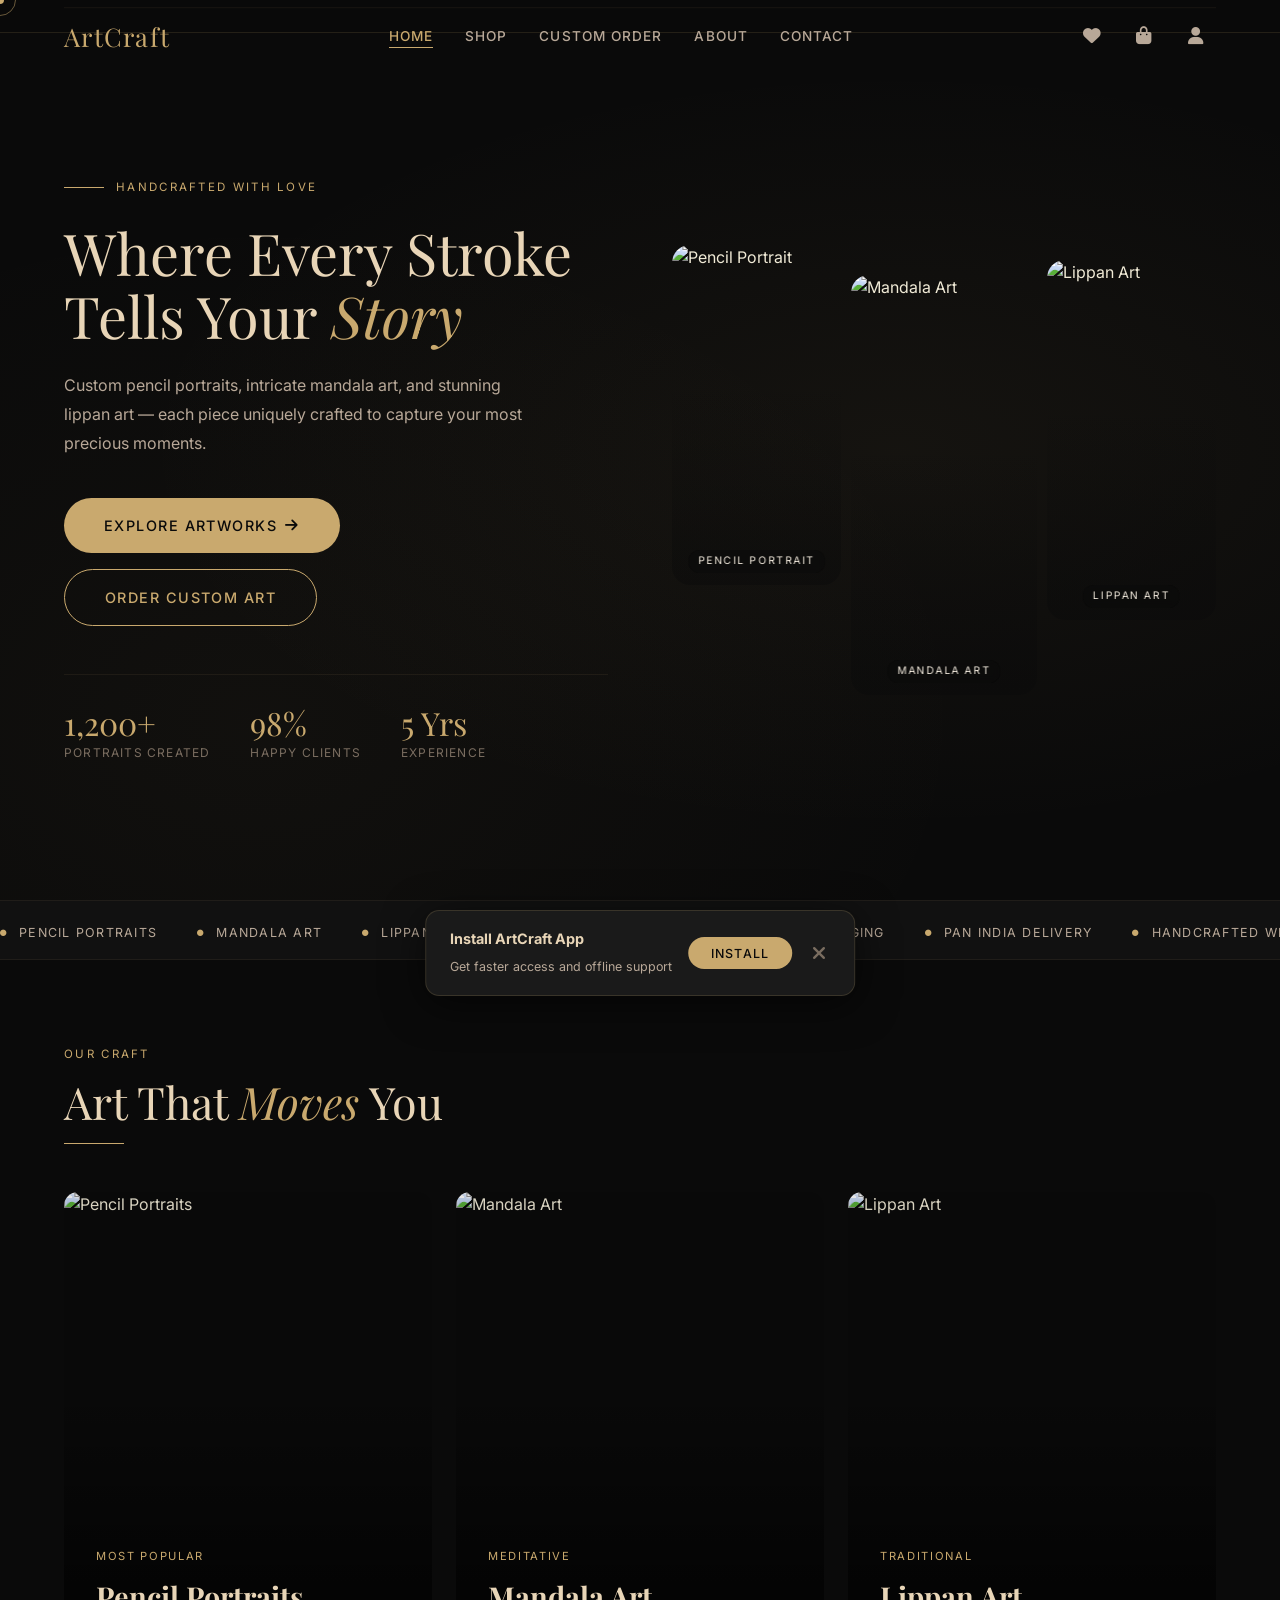
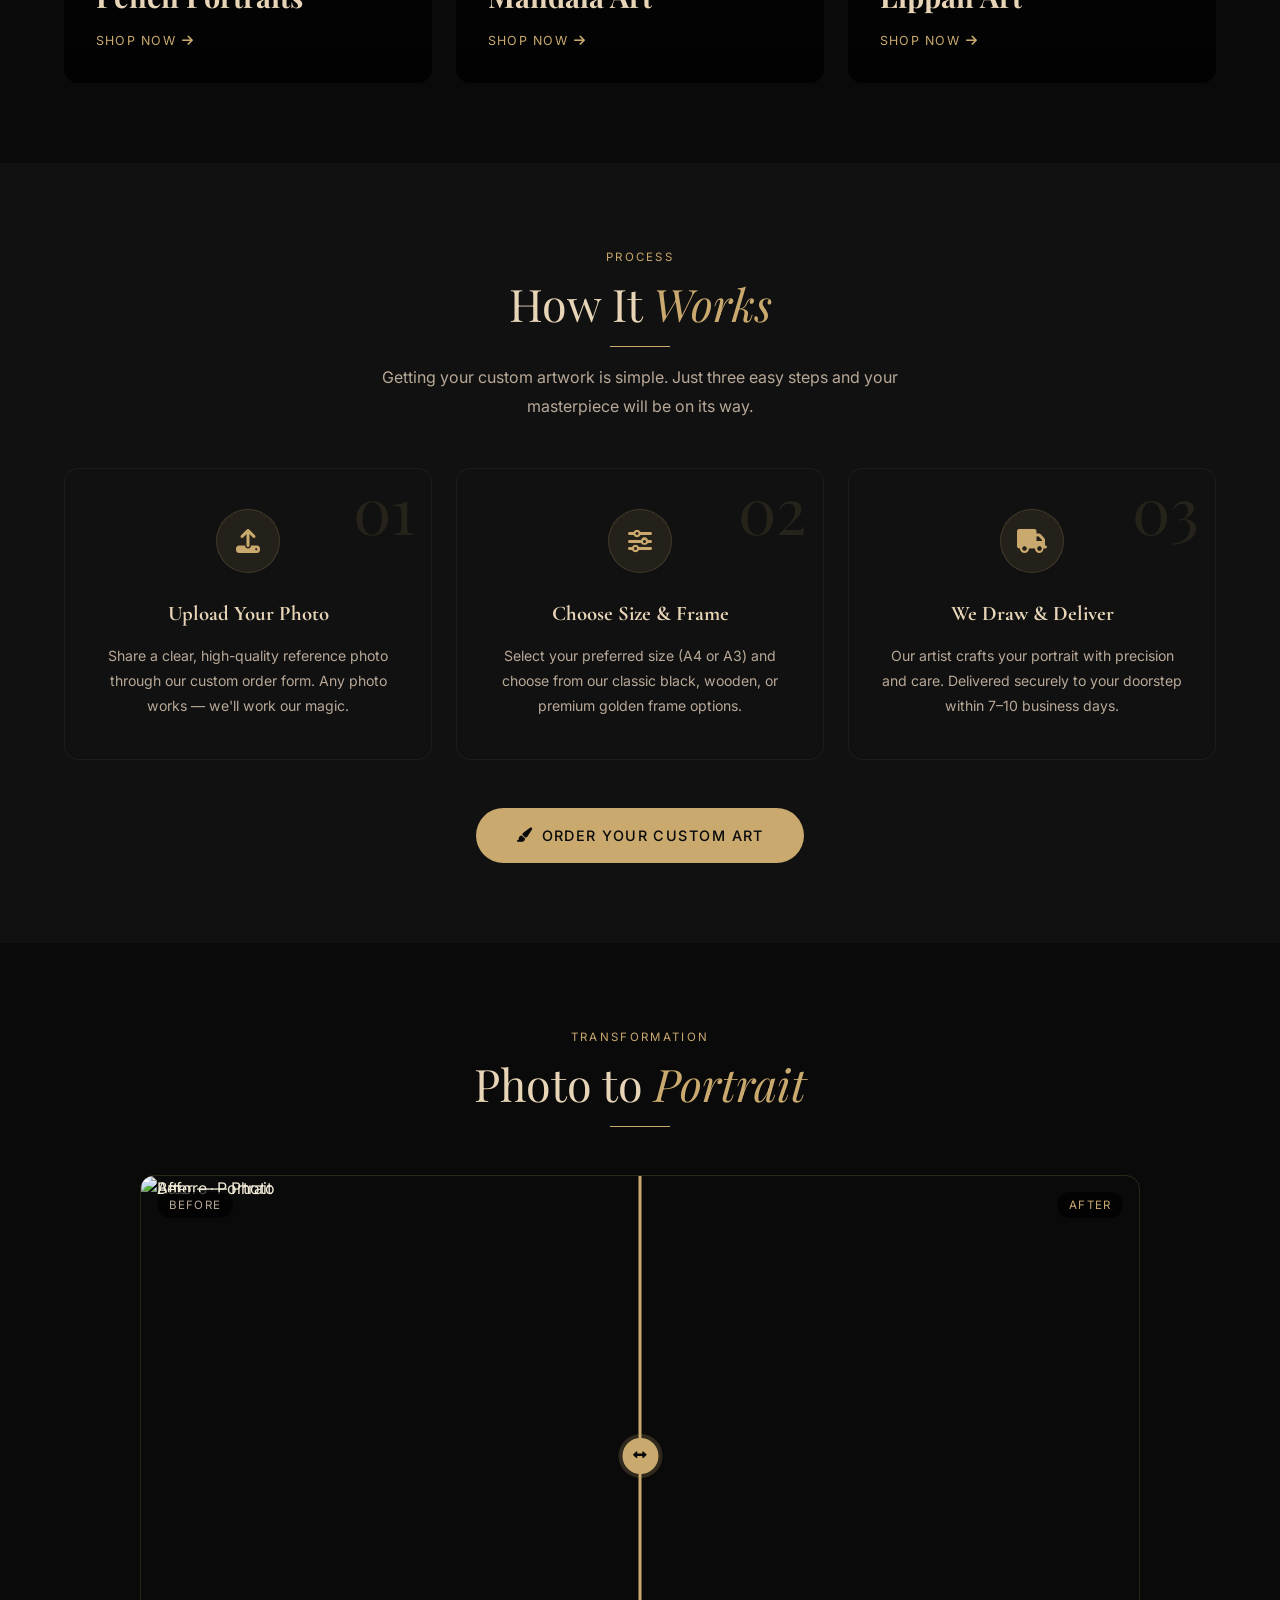
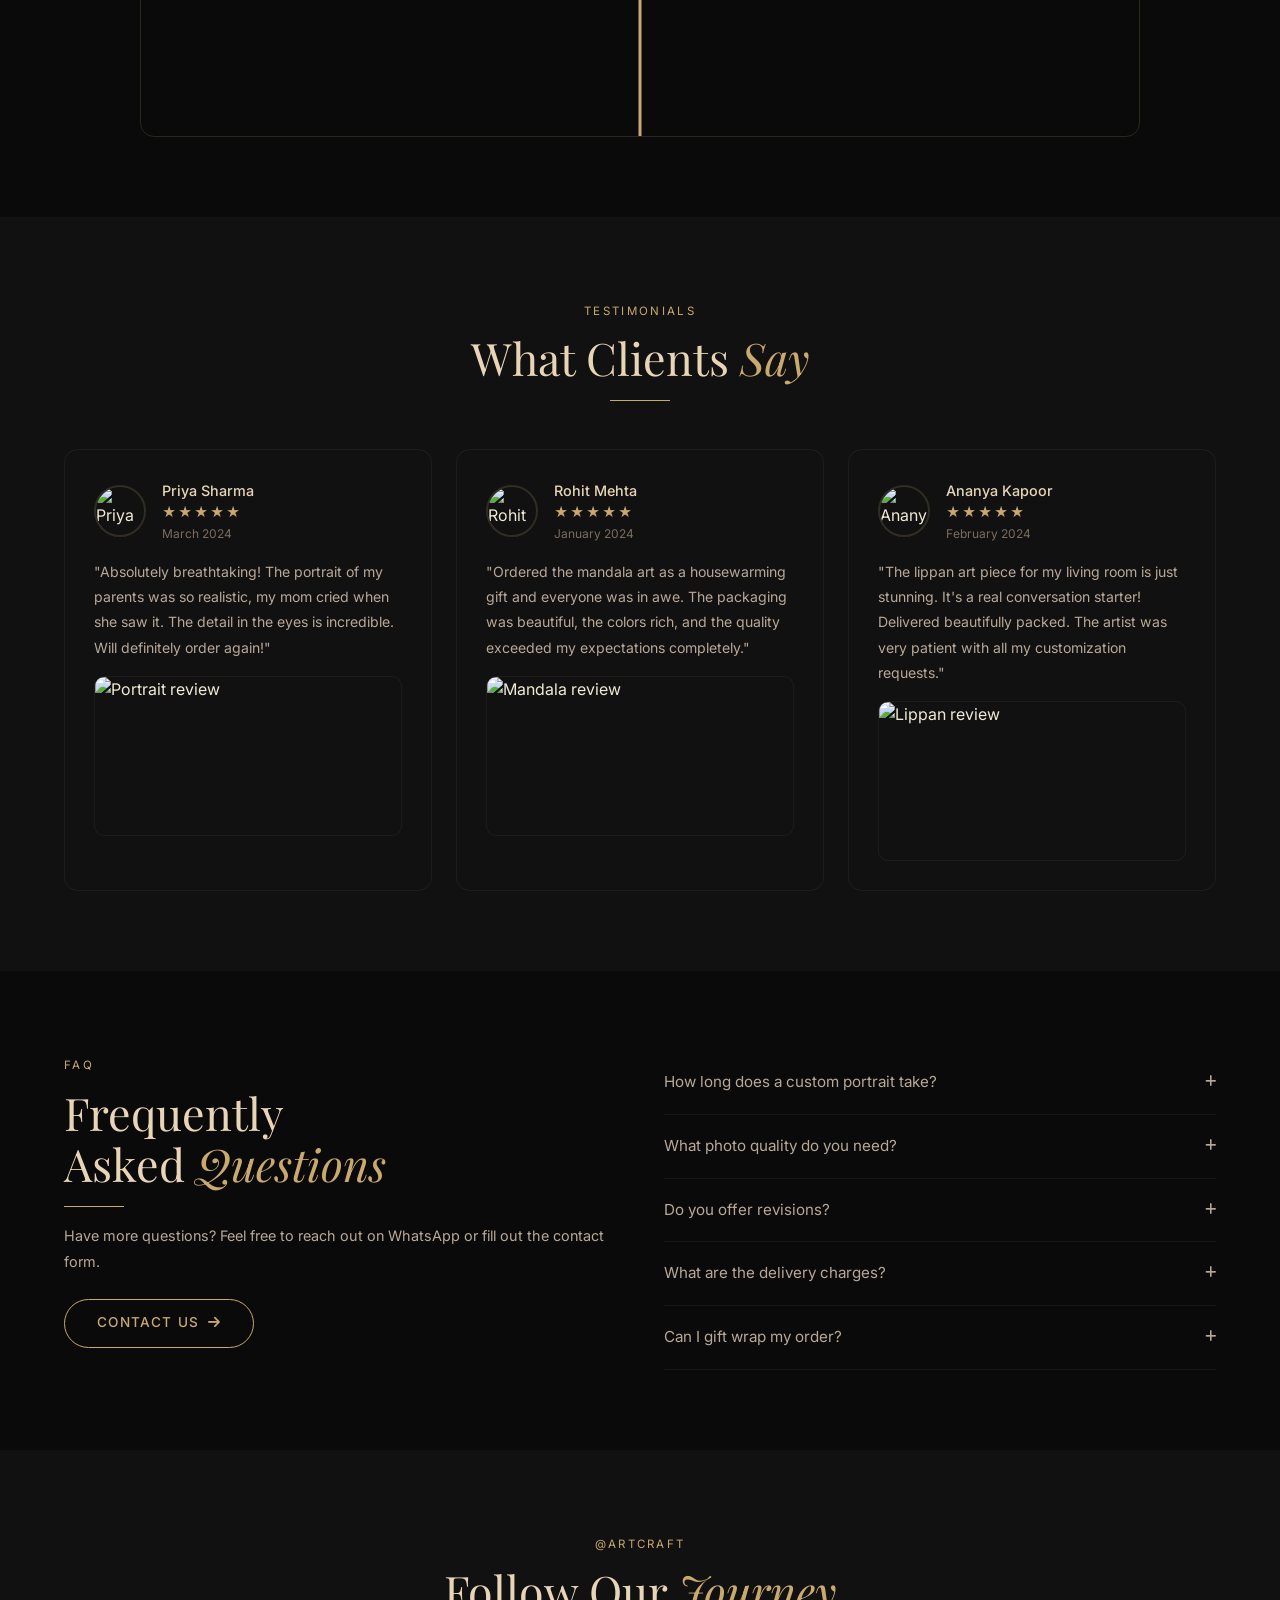
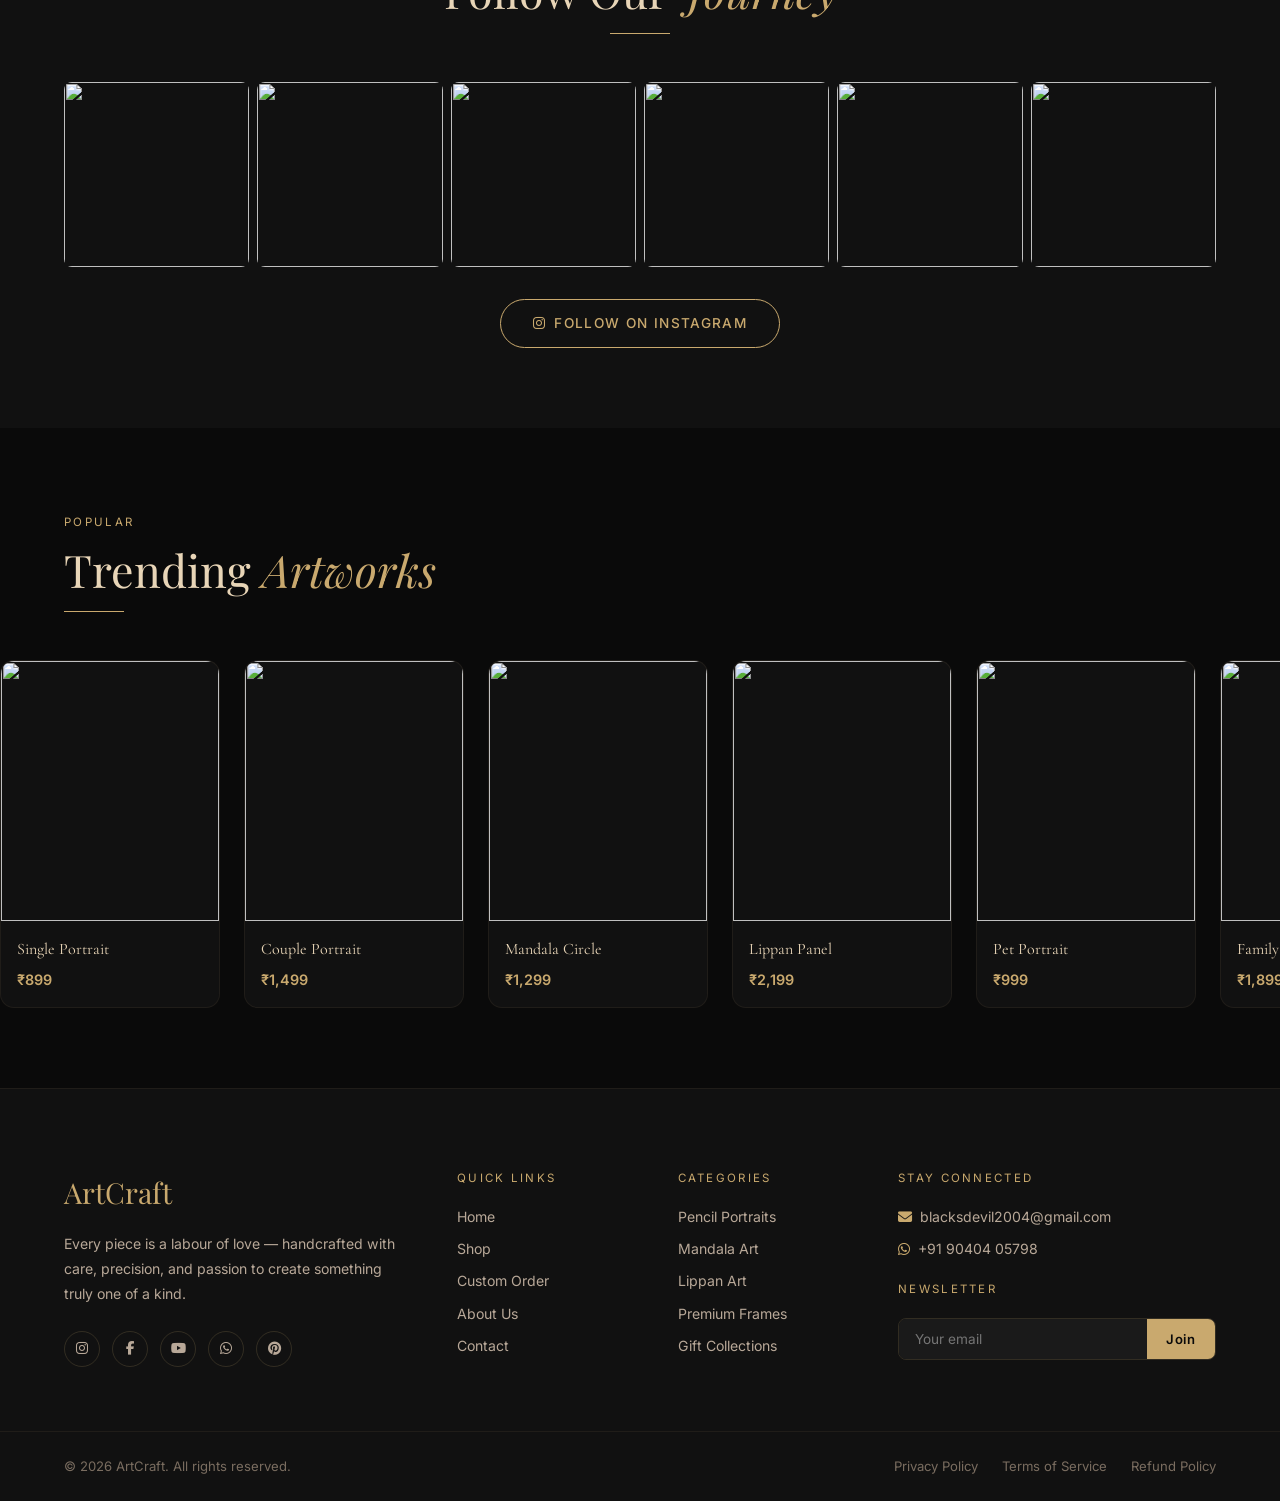
==== commit f8d004ce: "added admin page and updated whole page some function" ====
--- a/index.html
+++ b/index.html
@@ -1,1445 +1,1407 @@
-<!DOCTYPE html>
+<!doctype html>
 <html lang="en">
+  <head>
+    <meta charset="UTF-8" />
+    <meta name="viewport" content="width=device-width, initial-scale=1.0" />
+    <title>ArtCraft — Handmade Art & Custom Portraits</title>
+    <meta
+      name="description"
+      content="Custom pencil portraits, mandala art, and lippan art handcrafted with love. Order your unique artwork today."
+    />
+    <link rel="manifest" href="manifest.json" />
+    <meta name="theme-color" content="#0a0a0a" />
+    <link rel="stylesheet" href="style.css" />
+    <link
+      rel="stylesheet"
+      href="https://cdnjs.cloudflare.com/ajax/libs/font-awesome/6.5.1/css/all.min.css"
+    />
+    <style>
+      /* Hero */
+      .hero {
+        min-height: 100vh;
+        display: flex;
+        align-items: center;
+        position: relative;
+        overflow: hidden;
+        padding: calc(var(--nav-h) + 2rem) 5% 4rem;
+      }
+      .hero-bg {
+        position: absolute;
+        inset: 0;
+        background:
+          radial-gradient(
+            ellipse at 70% 50%,
+            rgba(201, 169, 110, 0.06) 0%,
+            transparent 60%
+          ),
+          radial-gradient(
+            ellipse at 20% 80%,
+            rgba(201, 169, 110, 0.04) 0%,
+            transparent 50%
+          );
+      }
+      .hero-particles {
+        position: absolute;
+        inset: 0;
+        overflow: hidden;
+        pointer-events: none;
+      }
+      .particle {
+        position: absolute;
+        border-radius: 50%;
+        background: var(--gold);
+        opacity: 0.15;
+        animation: float linear infinite;
+      }
+      @keyframes float {
+        0% {
+          transform: translateY(100vh) rotate(0deg);
+          opacity: 0;
+        }
+        10% {
+          opacity: 0.15;
+        }
+        90% {
+          opacity: 0.15;
+        }
+        100% {
+          transform: translateY(-10vh) rotate(360deg);
+          opacity: 0;
+        }
+      }
+      .hero-inner {
+        position: relative;
+        z-index: 1;
+        display: grid;
+        grid-template-columns: 1fr 1fr;
+        gap: 4rem;
+        align-items: center;
+        max-width: 1400px;
+        margin: 0 auto;
+        width: 100%;
+      }
+      .hero-eyebrow {
+        display: flex;
+        align-items: center;
+        gap: 0.75rem;
+        margin-bottom: 1.5rem;
+      }
+      .hero-eyebrow::before {
+        content: "";
+        display: block;
+        width: 40px;
+        height: 1px;
+        background: var(--gold);
+      }
+      .hero-eyebrow span {
+        font-size: 0.72rem;
+        letter-spacing: 0.2em;
+        text-transform: uppercase;
+        color: var(--gold);
+      }
+      .hero-title {
+        font-family: var(--font-display);
+        font-size: clamp(2.2rem, 4.5vw, 4rem);
+        font-weight: 400;
+        line-height: 1.1;
+        color: var(--cream);
+        margin-bottom: 1.5rem;
+      }
+      .hero-title em {
+        font-style: italic;
+        color: var(--gold);
+      }
+      .hero-subtitle {
+        color: var(--text2);
+        font-size: 1rem;
+        line-height: 1.8;
+        max-width: 480px;
+        margin-bottom: 2.5rem;
+      }
+      .hero-actions {
+        display: flex;
+        gap: 1rem;
+        flex-wrap: wrap;
+      }
+      .hero-stats {
+        display: flex;
+        gap: 2.5rem;
+        margin-top: 3rem;
+        padding-top: 2rem;
+        border-top: 1px solid var(--border2);
+      }
+      .hero-stat-num {
+        font-family: var(--font-display);
+        font-size: 2rem;
+        color: var(--gold);
+        line-height: 1;
+      }
+      .hero-stat-label {
+        font-size: 0.75rem;
+        color: var(--text3);
+        text-transform: uppercase;
+        letter-spacing: 0.1em;
+        margin-top: 0.25rem;
+      }
+      /* Categories */
+      .cat-grid {
+        display: grid;
+        grid-template-columns: repeat(3, 1fr);
+        gap: 1.5rem;
+      }
+      .cat-card {
+        position: relative;
+        border-radius: var(--radius);
+        overflow: hidden;
+        aspect-ratio: 3/4;
+        cursor: pointer;
+      }
+      .cat-card img {
+        width: 100%;
+        height: 100%;
+        object-fit: cover;
+        transition: transform 0.6s ease;
+      }
+      .cat-card:hover img {
+        transform: scale(1.08);
+      }
+      .cat-card-overlay {
+        position: absolute;
+        inset: 0;
+        background: linear-gradient(
+          to top,
+          rgba(0, 0, 0, 0.85) 0%,
+          rgba(0, 0, 0, 0.1) 60%
+        );
+        display: flex;
+        flex-direction: column;
+        justify-content: flex-end;
+        padding: 2rem;
+      }
+      .cat-card-tag {
+        font-size: 0.7rem;
+        letter-spacing: 0.15em;
+        text-transform: uppercase;
+        color: var(--gold);
+        margin-bottom: 0.4rem;
+      }
+      .cat-card-name {
+        font-family: var(--font-display);
+        font-size: 1.8rem;
+        color: var(--cream);
+        margin-bottom: 0.75rem;
+      }
+      .cat-card-link {
+        display: inline-flex;
+        align-items: center;
+        gap: 0.4rem;
+        font-size: 0.78rem;
+        color: var(--gold);
+        letter-spacing: 0.1em;
+        text-transform: uppercase;
+      }
+      /* Steps */
+      .steps-grid {
+        display: grid;
+        grid-template-columns: repeat(3, 1fr);
+        gap: 1.5rem;
+      }
+      .step-card {
+        text-align: center;
+        padding: 2.5rem 2rem;
+        background: var(--bg2);
+        border: 1px solid var(--border2);
+        border-radius: var(--radius);
+        position: relative;
+        overflow: hidden;
+        transition:
+          border-color 0.35s ease,
+          transform 0.35s ease;
+      }
+      .step-card:hover {
+        border-color: var(--border);
+        transform: translateY(-4px);
+      }
+      .step-card::before {
+        content: "";
+        position: absolute;
+        top: 0;
+        left: 0;
+        width: 100%;
+        height: 2px;
+        background: linear-gradient(
+          90deg,
+          transparent,
+          var(--gold),
+          transparent
+        );
+        opacity: 0;
+        transition: opacity 0.35s ease;
+      }
+      .step-card:hover::before {
+        opacity: 1;
+      }
+      .step-num {
+        font-family: var(--font-display);
+        font-size: 4rem;
+        color: rgba(201, 169, 110, 0.12);
+        position: absolute;
+        top: 0.5rem;
+        right: 1rem;
+        line-height: 1;
+      }
+      .step-icon {
+        width: 64px;
+        height: 64px;
+        background: rgba(201, 169, 110, 0.1);
+        border: 1px solid var(--border);
+        border-radius: 50%;
+        display: flex;
+        align-items: center;
+        justify-content: center;
+        margin: 0 auto 1.5rem;
+        font-size: 1.5rem;
+        color: var(--gold);
+      }
+      .step-title {
+        font-family: var(--font-serif);
+        font-size: 1.3rem;
+        color: var(--cream);
+        margin-bottom: 0.75rem;
+      }
+      .step-desc {
+        font-size: 0.88rem;
+        color: var(--text2);
+        line-height: 1.8;
+      }
+      /* Reviews */
+      .reviews-grid {
+        display: grid;
+        grid-template-columns: repeat(3, 1fr);
+        gap: 1.5rem;
+      }
+      .review-card {
+        background: var(--bg2);
+        border: 1px solid var(--border2);
+        border-radius: var(--radius);
+        padding: 1.8rem;
+        transition: border-color 0.35s ease;
+      }
+      .review-card:hover {
+        border-color: var(--border);
+      }
+      .review-header {
+        display: flex;
+        align-items: center;
+        gap: 1rem;
+        margin-bottom: 1rem;
+      }
+      .review-avatar {
+        width: 52px;
+        height: 52px;
+        border-radius: 50%;
+        object-fit: cover;
+        border: 2px solid var(--border);
+      }
+      .review-name {
+        font-size: 0.9rem;
+        color: var(--cream);
+        font-weight: 500;
+      }
+      .review-date {
+        font-size: 0.75rem;
+        color: var(--text3);
+      }
+      .review-text {
+        font-size: 0.88rem;
+        color: var(--text2);
+        line-height: 1.8;
+        margin-top: 0.75rem;
+      }
+      .review-img {
+        width: 100%;
+        height: 160px;
+        object-fit: cover;
+        border-radius: 10px;
+        margin-top: 1rem;
+        border: 1px solid var(--border2);
+      }
+      /* Instagram */
+      .insta-grid {
+        display: grid;
+        grid-template-columns: repeat(6, 1fr);
+        gap: 0.5rem;
+      }
+      .insta-item {
+        aspect-ratio: 1;
+        overflow: hidden;
+        border-radius: 8px;
+        position: relative;
+        cursor: pointer;
+      }
+      .insta-item img {
+        width: 100%;
+        height: 100%;
+        object-fit: cover;
+        transition:
+          transform 0.5s ease,
+          filter 0.5s ease;
+      }
+      .insta-item:hover img {
+        transform: scale(1.08);
+        filter: brightness(0.7);
+      }
+      .insta-item-overlay {
+        position: absolute;
+        inset: 0;
+        display: flex;
+        align-items: center;
+        justify-content: center;
+        color: white;
+        font-size: 1.2rem;
+        opacity: 0;
+        transition: opacity 0.3s ease;
+      }
+      .insta-item:hover .insta-item-overlay {
+        opacity: 1;
+      }
+      /* FAQ */
+      .faq-grid {
+        display: grid;
+        grid-template-columns: 1fr 1fr;
+        gap: 3rem;
+        align-items: start;
+      }
+      /* Trending Carousel (at bottom) */
+      .trending-wrap {
+        overflow: hidden;
+        position: relative;
+      }
+      .trending-track {
+        display: flex;
+        gap: 1.5rem;
+        animation: trendScroll 30s linear infinite;
+        width: max-content;
+      }
+      .trending-wrap:hover .trending-track {
+        animation-play-state: paused;
+      }
+      @keyframes trendScroll {
+        from {
+          transform: translateX(0);
+        }
+        to {
+          transform: translateX(-50%);
+        }
+      }
+      .trending-card {
+        width: 220px;
+        flex-shrink: 0;
+        background: var(--bg2);
+        border: 1px solid var(--border2);
+        border-radius: var(--radius);
+        overflow: hidden;
+        transition:
+          transform 0.35s ease,
+          border-color 0.35s ease;
+      }
+      .trending-card:hover {
+        transform: translateY(-6px);
+        border-color: var(--border);
+      }
+      .trending-card img {
+        width: 100%;
+        height: 260px;
+        object-fit: cover;
+        transition: transform 0.5s ease;
+      }
+      .trending-card:hover img {
+        transform: scale(1.05);
+      }
+      .trending-card-body {
+        padding: 1rem;
+      }
+      .trending-card-name {
+        font-family: var(--font-serif);
+        font-size: 1rem;
+        color: var(--cream);
+        margin-bottom: 0.3rem;
+      }
+      .trending-card-price {
+        color: var(--gold);
+        font-size: 0.9rem;
+        font-weight: 600;
+      }
+      @media (max-width: 900px) {
+        .hero-inner {
+          grid-template-columns: 1fr;
+          text-align: center;
+          gap: 2.5rem;
+        }
+        .hero-eyebrow {
+          justify-content: center;
+        }
+        .hero-subtitle {
+          margin: 0 auto 2rem;
+        }
+        .hero-actions {
+          justify-content: center;
+        }
+        .hero-stats {
+          justify-content: center;
+        }
+        .steps-grid {
+          grid-template-columns: 1fr;
+        }
+        .reviews-grid {
+          grid-template-columns: 1fr;
+        }
+        .cat-grid {
+          grid-template-columns: 1fr 1fr;
+        }
+        .faq-grid {
+          grid-template-columns: 1fr;
+          gap: 1rem;
+        }
+        .insta-grid {
+          grid-template-columns: repeat(3, 1fr);
+        }
+      }
+      @media (max-width: 600px) {
+        .cat-grid {
+          grid-template-columns: 1fr;
+        }
+      }
+    </style>
+  </head>
+  <body>
+    <div id="loading-screen">
+      <div class="loading-logo">ArtCraft</div>
+      <div class="loading-bar"><div class="loading-bar-inner"></div></div>
+    </div>
+    <div class="cursor-dot"></div>
+    <div class="cursor-ring"></div>
+    <div id="scroll-bar"></div>
 
-<head>
-  <meta charset="UTF-8">
-  <meta name="viewport" content="width=device-width, initial-scale=1.0">
-  <title>ArtCraft Studio — Handmade Art & Custom Portraits</title>
-  <meta name="description"
-    content="Custom pencil portraits, mandala art, and lippan art handcrafted with love. Order your unique artwork today.">
-  <link rel="manifest" href="manifest.json">
-  <meta name="theme-color" content="#0a0a0a">
-  <link rel="stylesheet" href="style.css">
-  <link rel="stylesheet" href="https://cdnjs.cloudflare.com/ajax/libs/font-awesome/6.5.1/css/all.min.css">
-  <style>
-    /* Hero */
-    .hero {
-      min-height: 100vh;
-      display: flex;
-      align-items: center;
-      position: relative;
-      overflow: hidden;
-      padding: calc(var(--nav-h) + 2rem) 5% 4rem;
-    }
+    <!-- Navbar -->
+    <nav class="navbar">
+      <div class="nav-inner">
+        <a href="index.html" class="nav-logo">ArtCraft</a>
+        <ul class="nav-links">
+          <li><a href="index.html">Home</a></li>
+          <li><a href="shop.html">Shop</a></li>
+          <li><a href="custom-order.html">Custom Order</a></li>
+          <li><a href="about.html">About</a></li>
+          <li><a href="contact.html">Contact</a></li>
+        </ul>
+        <div class="nav-actions">
+          <a href="wishlist.html" class="nav-icon-btn" title="Wishlist"
+            ><i class="fas fa-heart"></i
+            ><span class="cart-count wish-count"></span
+          ></a>
+          <a href="cart.html" class="nav-icon-btn" title="Cart"
+            ><i class="fas fa-shopping-bag"></i><span class="cart-count"></span
+          ></a>
+          <div class="user-nav-btn"></div>
+          <div class="hamburger" id="hamburger">
+            <span></span><span></span><span></span>
+          </div>
+        </div>
+      </div>
+    </nav>
+    <div class="mobile-nav" id="mobile-nav">
+      <a href="index.html">Home</a>
+      <a href="shop.html">Shop</a>
+      <a href="custom-order.html">Custom Order</a>
+      <a href="about.html">About</a>
+      <a href="contact.html">Contact</a>
+      <a href="auth.html">My Account</a>
+    </div>
 
-    .hero-bg {
-      position: absolute;
-      inset: 0;
-      background: radial-gradient(ellipse at 70% 50%, rgba(201, 169, 110, 0.06) 0%, transparent 60%),
-        radial-gradient(ellipse at 20% 80%, rgba(201, 169, 110, 0.04) 0%, transparent 50%);
-    }
+    <!-- HERO -->
+    <section class="hero">
+      <div class="hero-bg"></div>
+      <div class="hero-particles" id="hero-particles"></div>
+      <div class="hero-inner">
+        <div class="hero-content">
+          <div class="hero-eyebrow"><span>Handcrafted with Love</span></div>
+          <h1 class="hero-title">
+            Where Every Stroke<br />Tells Your <em>Story</em>
+          </h1>
+          <p class="hero-subtitle">
+            Custom pencil portraits, intricate mandala art, and stunning lippan
+            art — each piece uniquely crafted to capture your most precious
+            moments.
+          </p>
+          <div class="hero-actions">
+            <a href="shop.html" class="btn btn-gold btn-lg"
+              >Explore Artworks <i class="fas fa-arrow-right"></i
+            ></a>
+            <a href="custom-order.html" class="btn btn-outline btn-lg"
+              >Order Custom Art</a
+            >
+          </div>
+          <div class="hero-stats">
+            <div>
+              <div
+                class="hero-stat-num counter"
+                data-target="1200"
+                data-suffix="+"
+              >
+                0+
+              </div>
+              <div class="hero-stat-label">Portraits Created</div>
+            </div>
+            <div>
+              <div
+                class="hero-stat-num counter"
+                data-target="98"
+                data-suffix="%"
+              >
+                0%
+              </div>
+              <div class="hero-stat-label">Happy Clients</div>
+            </div>
+            <div>
+              <div
+                class="hero-stat-num counter"
+                data-target="5"
+                data-suffix=" Yrs"
+              >
+                0
+              </div>
+              <div class="hero-stat-label">Experience</div>
+            </div>
+          </div>
+        </div>
 
-    .hero-particles {
-      position: absolute;
-      inset: 0;
-      overflow: hidden;
-      pointer-events: none;
-    }
+        <!-- 3-Image Collage -->
+        <div class="hero-collage" data-aos="fade-left">
+          <div class="hero-col">
+            <img
+              src="https://picsum.photos/seed/artcraft-portrait-col/400/600"
+              alt="Pencil Portrait"
+            />
+            <span class="hero-col-label">Pencil Portrait</span>
+          </div>
+          <div class="hero-col">
+            <img
+              src="https://picsum.photos/seed/artcraft-mandala-col/400/600"
+              alt="Mandala Art"
+            />
+            <span class="hero-col-label">Mandala Art</span>
+          </div>
+          <div class="hero-col">
+            <img
+              src="https://picsum.photos/seed/artcraft-lippan-col/400/600"
+              alt="Lippan Art"
+            />
+            <span class="hero-col-label">Lippan Art</span>
+          </div>
+        </div>
+      </div>
+    </section>
 
-    .particle {
-      position: absolute;
-      border-radius: 50%;
-      background: var(--gold);
-      opacity: 0.15;
-      animation: float linear infinite;
-    }
+    <!-- Marquee -->
+    <div class="marquee-wrap" style="background: var(--bg2)">
+      <div class="marquee-track">
+        <span class="marquee-item"
+          ><i class="fas fa-circle"></i> Pencil Portraits</span
+        >
+        <span class="marquee-item"
+          ><i class="fas fa-circle"></i> Mandala Art</span
+        >
+        <span class="marquee-item"
+          ><i class="fas fa-circle"></i> Lippan Art</span
+        >
+        <span class="marquee-item"
+          ><i class="fas fa-circle"></i> Custom Frames</span
+        >
+        <span class="marquee-item"
+          ><i class="fas fa-circle"></i> Gift Ready Packaging</span
+        >
+        <span class="marquee-item"
+          ><i class="fas fa-circle"></i> Pan India Delivery</span
+        >
+        <span class="marquee-item"
+          ><i class="fas fa-circle"></i> Handcrafted with Love</span
+        >
+        <span class="marquee-item"
+          ><i class="fas fa-circle"></i> Pencil Portraits</span
+        >
+        <span class="marquee-item"
+          ><i class="fas fa-circle"></i> Mandala Art</span
+        >
+        <span class="marquee-item"
+          ><i class="fas fa-circle"></i> Lippan Art</span
+        >
+        <span class="marquee-item"
+          ><i class="fas fa-circle"></i> Custom Frames</span
+        >
+        <span class="marquee-item"
+          ><i class="fas fa-circle"></i> Gift Ready Packaging</span
+        >
+        <span class="marquee-item"
+          ><i class="fas fa-circle"></i> Pan India Delivery</span
+        >
+        <span class="marquee-item"
+          ><i class="fas fa-circle"></i> Handcrafted with Love</span
+        >
+      </div>
+    </div>
 
-    @keyframes float {
-      0% {
-        transform: translateY(100vh) rotate(0deg);
-        opacity: 0;
-      }
+    <!-- CATEGORIES -->
+    <div style="padding: 5rem 5%; max-width: 1400px; margin: 0 auto">
+      <div class="section-header" data-aos="fade-up">
+        <div class="section-tag">Our Craft</div>
+        <h2 class="section-title">Art That <em>Moves</em> You</h2>
+        <div class="gold-divider"></div>
+      </div>
+      <div class="cat-grid">
+        <a
+          href="shop.html?cat=pencil"
+          class="cat-card"
+          data-aos="zoom-in"
+          data-aos-delay="100"
+        >
+          <img
+            src="https://picsum.photos/seed/pencil-portrait/500/700"
+            alt="Pencil Portraits"
+            loading="lazy"
+          />
+          <div class="cat-card-overlay">
+            <p class="cat-card-tag">Most Popular</p>
+            <h3 class="cat-card-name">Pencil Portraits</h3>
+            <span class="cat-card-link"
+              >Shop Now <i class="fas fa-arrow-right"></i
+            ></span>
+          </div>
+        </a>
+        <a
+          href="shop.html?cat=mandala"
+          class="cat-card"
+          data-aos="zoom-in"
+          data-aos-delay="200"
+        >
+          <img
+            src="https://picsum.photos/seed/mandala-art/500/700"
+            alt="Mandala Art"
+            loading="lazy"
+          />
+          <div class="cat-card-overlay">
+            <p class="cat-card-tag">Meditative</p>
+            <h3 class="cat-card-name">Mandala Art</h3>
+            <span class="cat-card-link"
+              >Shop Now <i class="fas fa-arrow-right"></i
+            ></span>
+          </div>
+        </a>
+        <a
+          href="shop.html?cat=lippan"
+          class="cat-card"
+          data-aos="zoom-in"
+          data-aos-delay="300"
+        >
+          <img
+            src="https://picsum.photos/seed/lippan-art/500/700"
+            alt="Lippan Art"
+            loading="lazy"
+          />
+          <div class="cat-card-overlay">
+            <p class="cat-card-tag">Traditional</p>
+            <h3 class="cat-card-name">Lippan Art</h3>
+            <span class="cat-card-link"
+              >Shop Now <i class="fas fa-arrow-right"></i
+            ></span>
+          </div>
+        </a>
+      </div>
+    </div>
 
-      10% {
-        opacity: 0.15;
-      }
+    <!-- HOW IT WORKS -->
+    <div class="section-bg" style="padding: 5rem 5%">
+      <div style="max-width: 1400px; margin: 0 auto">
+        <div class="section-header center" data-aos="fade-up">
+          <div class="section-tag">Process</div>
+          <h2 class="section-title">How It <em>Works</em></h2>
+          <div class="gold-divider"></div>
+          <p class="section-sub">
+            Getting your custom artwork is simple. Just three easy steps and
+            your masterpiece will be on its way.
+          </p>
+        </div>
+        <div class="steps-grid">
+          <div class="step-card" data-aos="fade-up" data-aos-delay="100">
+            <span class="step-num">01</span>
+            <div class="step-icon"><i class="fas fa-upload"></i></div>
+            <h3 class="step-title">Upload Your Photo</h3>
+            <p class="step-desc">
+              Share a clear, high-quality reference photo through our custom
+              order form. Any photo works — we'll work our magic.
+            </p>
+          </div>
+          <div class="step-card" data-aos="fade-up" data-aos-delay="200">
+            <span class="step-num">02</span>
+            <div class="step-icon"><i class="fas fa-sliders-h"></i></div>
+            <h3 class="step-title">Choose Size & Frame</h3>
+            <p class="step-desc">
+              Select your preferred size (A4 or A3) and choose from our classic
+              black, wooden, or premium golden frame options.
+            </p>
+          </div>
+          <div class="step-card" data-aos="fade-up" data-aos-delay="300">
+            <span class="step-num">03</span>
+            <div class="step-icon"><i class="fas fa-truck"></i></div>
+            <h3 class="step-title">We Draw & Deliver</h3>
+            <p class="step-desc">
+              Our artist crafts your portrait with precision and care. Delivered
+              securely to your doorstep within 7–10 business days.
+            </p>
+          </div>
+        </div>
+        <div style="text-align: center; margin-top: 3rem" data-aos="fade-up">
+          <a href="custom-order.html" class="btn btn-gold btn-lg"
+            ><i class="fas fa-paint-brush"></i> Order Your Custom Art</a
+          >
+        </div>
+      </div>
+    </div>
 
-      90% {
-        opacity: 0.15;
-      }
+    <!-- BEFORE / AFTER SLIDER -->
+    <div style="padding: 5rem 5%">
+      <div style="max-width: 1000px; margin: 0 auto">
+        <div class="section-header center" data-aos="fade-up">
+          <div class="section-tag">Transformation</div>
+          <h2 class="section-title">Photo to <em>Portrait</em></h2>
+          <div class="gold-divider"></div>
+        </div>
+        <div
+          class="before-after"
+          data-aos="fade-up"
+          style="
+            position: relative;
+            overflow: hidden;
+            border-radius: var(--radius);
+            border: 1px solid var(--border);
+            aspect-ratio: 16/9;
+            user-select: none;
+          "
+        >
+          <img
+            src="https://picsum.photos/seed/portrait-after/900/506"
+            alt="After — Portrait"
+            style="width: 100%; height: 100%; object-fit: cover; display: block"
+          />
+          <div
+            class="ba-before"
+            style="position: absolute; inset: 0; width: 50%; overflow: hidden"
+          >
+            <img
+              src="https://picsum.photos/seed/portrait-before/900/506"
+              alt="Before — Photo"
+              style="
+                width: 900px;
+                max-width: none;
+                height: 100%;
+                object-fit: cover;
+              "
+            />
+          </div>
+          <div
+            class="ba-slider"
+            style="
+              position: absolute;
+              top: 0;
+              bottom: 0;
+              left: 50%;
+              width: 3px;
+              background: var(--gold);
+              cursor: ew-resize;
+              transform: translateX(-50%);
+            "
+          >
+            <div
+              style="
+                position: absolute;
+                top: 50%;
+                left: 50%;
+                transform: translate(-50%, -50%);
+                width: 36px;
+                height: 36px;
+                background: var(--gold);
+                border-radius: 50%;
+                display: flex;
+                align-items: center;
+                justify-content: center;
+                color: var(--bg);
+                font-size: 0.85rem;
+                box-shadow: 0 0 0 4px rgba(201, 169, 110, 0.2);
+              "
+            >
+              <i class="fas fa-arrows-alt-h"></i>
+            </div>
+          </div>
+          <div
+            style="
+              position: absolute;
+              top: 1rem;
+              left: 1rem;
+              background: rgba(0, 0, 0, 0.7);
+              padding: 4px 12px;
+              border-radius: 50px;
+              font-size: 0.72rem;
+              color: var(--text2);
+              letter-spacing: 0.1em;
+            "
+          >
+            BEFORE
+          </div>
+          <div
+            style="
+              position: absolute;
+              top: 1rem;
+              right: 1rem;
+              background: rgba(0, 0, 0, 0.7);
+              padding: 4px 12px;
+              border-radius: 50px;
+              font-size: 0.72rem;
+              color: var(--gold);
+              letter-spacing: 0.1em;
+            "
+          >
+            AFTER
+          </div>
+        </div>
+      </div>
+    </div>
 
-      100% {
-        transform: translateY(-10vh) rotate(360deg);
-        opacity: 0;
-      }
-    }
+    <!-- REVIEWS -->
+    <div class="section-bg" style="padding: 5rem 5%">
+      <div style="max-width: 1400px; margin: 0 auto">
+        <div class="section-header center" data-aos="fade-up">
+          <div class="section-tag">Testimonials</div>
+          <h2 class="section-title">What Clients <em>Say</em></h2>
+          <div class="gold-divider"></div>
+        </div>
+        <div class="reviews-grid">
+          <div class="review-card" data-aos="fade-up" data-aos-delay="100">
+            <div class="review-header">
+              <img
+                src="https://picsum.photos/seed/reviewer1/100/100"
+                alt="Priya S."
+                class="review-avatar"
+              />
+              <div>
+                <p class="review-name">Priya Sharma</p>
+                <div class="stars">★★★★★</div>
+                <p class="review-date">March 2024</p>
+              </div>
+            </div>
+            <p class="review-text">
+              "Absolutely breathtaking! The portrait of my parents was so
+              realistic, my mom cried when she saw it. The detail in the eyes is
+              incredible. Will definitely order again!"
+            </p>
+            <img
+              src="https://picsum.photos/seed/review-img1/400/250"
+              alt="Portrait review"
+              class="review-img"
+            />
+          </div>
+          <div class="review-card" data-aos="fade-up" data-aos-delay="200">
+            <div class="review-header">
+              <img
+                src="https://picsum.photos/seed/reviewer2/100/100"
+                alt="Rohit M."
+                class="review-avatar"
+              />
+              <div>
+                <p class="review-name">Rohit Mehta</p>
+                <div class="stars">★★★★★</div>
+                <p class="review-date">January 2024</p>
+              </div>
+            </div>
+            <p class="review-text">
+              "Ordered the mandala art as a housewarming gift and everyone was
+              in awe. The packaging was beautiful, the colors rich, and the
+              quality exceeded my expectations completely."
+            </p>
+            <img
+              src="https://picsum.photos/seed/review-img2/400/250"
+              alt="Mandala review"
+              class="review-img"
+            />
+          </div>
+          <div class="review-card" data-aos="fade-up" data-aos-delay="300">
+            <div class="review-header">
+              <img
+                src="https://picsum.photos/seed/reviewer3/100/100"
+                alt="Ananya K."
+                class="review-avatar"
+              />
+              <div>
+                <p class="review-name">Ananya Kapoor</p>
+                <div class="stars">★★★★★</div>
+                <p class="review-date">February 2024</p>
+              </div>
+            </div>
+            <p class="review-text">
+              "The lippan art piece for my living room is just stunning. It's a
+              real conversation starter! Delivered beautifully packed. The
+              artist was very patient with all my customization requests."
+            </p>
+            <img
+              src="https://picsum.photos/seed/review-img3/400/250"
+              alt="Lippan review"
+              class="review-img"
+            />
+          </div>
+        </div>
+      </div>
+    </div>
 
-    .hero-inner {
-      position: relative;
-      z-index: 1;
-      display: grid;
-      grid-template-columns: 1fr 1fr;
-      gap: 4rem;
-      align-items: center;
-      max-width: 1400px;
-      margin: 0 auto;
-      width: 100%;
-    }
+    <!-- FAQ -->
+    <div style="padding: 5rem 5%">
+      <div style="max-width: 1400px; margin: 0 auto">
+        <div class="faq-grid">
+          <div data-aos="fade-right">
+            <div class="section-tag">FAQ</div>
+            <h2 class="section-title">
+              Frequently<br />Asked <em>Questions</em>
+            </h2>
+            <div class="gold-divider"></div>
+            <p
+              style="
+                color: var(--text2);
+                font-size: 0.9rem;
+                line-height: 1.8;
+                margin-top: 1rem;
+              "
+            >
+              Have more questions? Feel free to reach out on WhatsApp or fill
+              out the contact form.
+            </p>
+            <a
+              href="contact.html"
+              class="btn btn-outline"
+              style="margin-top: 1.5rem"
+              >Contact Us <i class="fas fa-arrow-right"></i
+            ></a>
+          </div>
+          <div data-aos="fade-left">
+            <div class="accordion-item">
+              <div class="accordion-header">
+                How long does a custom portrait take?
+                <div class="accordion-icon"><i class="fas fa-plus"></i></div>
+              </div>
+              <div class="accordion-body">
+                <div class="accordion-body-inner">
+                  Typically 5–7 working days for the artwork, plus 2–3 days for
+                  delivery. Rush orders can be accommodated at an additional
+                  charge.
+                </div>
+              </div>
+            </div>
+            <div class="accordion-item">
+              <div class="accordion-header">
+                What photo quality do you need?
+                <div class="accordion-icon"><i class="fas fa-plus"></i></div>
+              </div>
+              <div class="accordion-body">
+                <div class="accordion-body-inner">
+                  We recommend clear, well-lit photos with a minimum resolution
+                  of 1MB. The face should be clearly visible. Multiple photos
+                  from different angles are always welcome.
+                </div>
+              </div>
+            </div>
+            <div class="accordion-item">
+              <div class="accordion-header">
+                Do you offer revisions?
+                <div class="accordion-icon"><i class="fas fa-plus"></i></div>
+              </div>
+              <div class="accordion-body">
+                <div class="accordion-body-inner">
+                  Yes! We share a progress photo before framing and shipping.
+                  One round of minor revisions is included with every order.
+                </div>
+              </div>
+            </div>
+            <div class="accordion-item">
+              <div class="accordion-header">
+                What are the delivery charges?
+                <div class="accordion-icon"><i class="fas fa-plus"></i></div>
+              </div>
+              <div class="accordion-body">
+                <div class="accordion-body-inner">
+                  Free shipping on orders above ₹3,000. For orders below, a flat
+                  ₹80 applies. All artworks are carefully packaged to prevent
+                  damage.
+                </div>
+              </div>
+            </div>
+            <div class="accordion-item">
+              <div class="accordion-header">
+                Can I gift wrap my order?
+                <div class="accordion-icon"><i class="fas fa-plus"></i></div>
+              </div>
+              <div class="accordion-body">
+                <div class="accordion-body-inner">
+                  Absolutely! All our artworks come in premium packaging. We can
+                  add a personalized message card at no extra charge. Just
+                  mention it in the order notes.
+                </div>
+              </div>
+            </div>
+          </div>
+        </div>
+      </div>
+    </div>
 
-    .hero-eyebrow {
-      display: flex;
-      align-items: center;
-      gap: 0.75rem;
-      margin-bottom: 1.5rem;
-    }
+    <!-- INSTAGRAM GALLERY -->
+    <div class="section-bg" style="padding: 5rem 5%">
+      <div style="max-width: 1400px; margin: 0 auto">
+        <div class="section-header center" data-aos="fade-up">
+          <div class="section-tag">@artcraft</div>
+          <h2 class="section-title">Follow Our <em>Journey</em></h2>
+          <div class="gold-divider"></div>
+        </div>
+        <div class="insta-grid" data-aos="fade-up">
+          <a
+            href="https://www.instagram.com"
+            target="_blank"
+            rel="noopener"
+            class="insta-item"
+            ><img
+              src="https://picsum.photos/seed/insta1/300/300"
+              alt=""
+              loading="lazy" />
+            <div class="insta-item-overlay">
+              <i class="fab fa-instagram"></i></div
+          ></a>
+          <a
+            href="https://www.instagram.com"
+            target="_blank"
+            rel="noopener"
+            class="insta-item"
+            ><img
+              src="https://picsum.photos/seed/insta2/300/300"
+              alt=""
+              loading="lazy" />
+            <div class="insta-item-overlay">
+              <i class="fab fa-instagram"></i></div
+          ></a>
+          <a
+            href="https://www.instagram.com"
+            target="_blank"
+            rel="noopener"
+            class="insta-item"
+            ><img
+              src="https://picsum.photos/seed/insta3/300/300"
+              alt=""
+              loading="lazy" />
+            <div class="insta-item-overlay">
+              <i class="fab fa-instagram"></i></div
+          ></a>
+          <a
+            href="https://www.instagram.com"
+            target="_blank"
+            rel="noopener"
+            class="insta-item"
+            ><img
+              src="https://picsum.photos/seed/insta4/300/300"
+              alt=""
+              loading="lazy" />
+            <div class="insta-item-overlay">
+              <i class="fab fa-instagram"></i></div
+          ></a>
+          <a
+            href="https://www.instagram.com"
+            target="_blank"
+            rel="noopener"
+            class="insta-item"
+            ><img
+              src="https://picsum.photos/seed/insta5/300/300"
+              alt=""
+              loading="lazy" />
+            <div class="insta-item-overlay">
+              <i class="fab fa-instagram"></i></div
+          ></a>
+          <a
+            href="https://www.instagram.com"
+            target="_blank"
+            rel="noopener"
+            class="insta-item"
+            ><img
+              src="https://picsum.photos/seed/insta6/300/300"
+              alt=""
+              loading="lazy" />
+            <div class="insta-item-overlay">
+              <i class="fab fa-instagram"></i></div
+          ></a>
+        </div>
+        <div style="text-align: center; margin-top: 2rem">
+          <a
+            href="https://www.instagram.com"
+            target="_blank"
+            class="btn btn-outline"
+            ><i class="fab fa-instagram"></i> Follow on Instagram</a
+          >
+        </div>
+      </div>
+    </div>
 
-    .hero-eyebrow::before {
-      content: '';
-      display: block;
-      width: 40px;
-      height: 1px;
-      background: var(--gold);
-    }
+    <!-- TRENDING CAROUSEL (bottom of page) -->
+    <div style="padding: 5rem 0; background: var(--bg)">
+      <div style="padding: 0 5%; max-width: 1400px; margin: 0 auto 2rem">
+        <div class="section-header" data-aos="fade-up">
+          <div class="section-tag">Popular</div>
+          <h2 class="section-title">Trending <em>Artworks</em></h2>
+          <div class="gold-divider"></div>
+        </div>
+      </div>
+      <div class="trending-wrap">
+        <div class="trending-track">
+          <a href="product.html" class="trending-card"
+            ><img
+              src="https://picsum.photos/seed/trend1/300/380"
+              alt=""
+              loading="lazy"
+            />
+            <div class="trending-card-body">
+              <p class="trending-card-name">Single Portrait</p>
+              <p class="trending-card-price">₹899</p>
+            </div></a
+          >
+          <a href="product.html" class="trending-card"
+            ><img
+              src="https://picsum.photos/seed/trend2/300/380"
+              alt=""
+              loading="lazy"
+            />
+            <div class="trending-card-body">
+              <p class="trending-card-name">Couple Portrait</p>
+              <p class="trending-card-price">₹1,499</p>
+            </div></a
+          >
+          <a href="product.html" class="trending-card"
+            ><img
+              src="https://picsum.photos/seed/trend3/300/380"
+              alt=""
+              loading="lazy"
+            />
+            <div class="trending-card-body">
+              <p class="trending-card-name">Mandala Circle</p>
+              <p class="trending-card-price">₹1,299</p>
+            </div></a
+          >
+          <a href="product.html" class="trending-card"
+            ><img
+              src="https://picsum.photos/seed/trend4/300/380"
+              alt=""
+              loading="lazy"
+            />
+            <div class="trending-card-body">
+              <p class="trending-card-name">Lippan Panel</p>
+              <p class="trending-card-price">₹2,199</p>
+            </div></a
+          >
+          <a href="product.html" class="trending-card"
+            ><img
+              src="https://picsum.photos/seed/trend5/300/380"
+              alt=""
+              loading="lazy"
+            />
+            <div class="trending-card-body">
+              <p class="trending-card-name">Pet Portrait</p>
+              <p class="trending-card-price">₹999</p>
+            </div></a
+          >
+          <a href="product.html" class="trending-card"
+            ><img
+              src="https://picsum.photos/seed/trend6/300/380"
+              alt=""
+              loading="lazy"
+            />
+            <div class="trending-card-body">
+              <p class="trending-card-name">Family Portrait</p>
+              <p class="trending-card-price">₹1,899</p>
+            </div></a
+          >
+          <a href="product.html" class="trending-card"
+            ><img
+              src="https://picsum.photos/seed/trend1/300/380"
+              alt=""
+              loading="lazy"
+            />
+            <div class="trending-card-body">
+              <p class="trending-card-name">Single Portrait</p>
+              <p class="trending-card-price">₹899</p>
+            </div></a
+          >
+          <a href="product.html" class="trending-card"
+            ><img
+              src="https://picsum.photos/seed/trend2/300/380"
+              alt=""
+              loading="lazy"
+            />
+            <div class="trending-card-body">
+              <p class="trending-card-name">Couple Portrait</p>
+              <p class="trending-card-price">₹1,499</p>
+            </div></a
+          >
+          <a href="product.html" class="trending-card"
+            ><img
+              src="https://picsum.photos/seed/trend3/300/380"
+              alt=""
+              loading="lazy"
+            />
+            <div class="trending-card-body">
+              <p class="trending-card-name">Mandala Circle</p>
+              <p class="trending-card-price">₹1,299</p>
+            </div></a
+          >
+          <a href="product.html" class="trending-card"
+            ><img
+              src="https://picsum.photos/seed/trend4/300/380"
+              alt=""
+              loading="lazy"
+            />
+            <div class="trending-card-body">
+              <p class="trending-card-name">Lippan Panel</p>
+              <p class="trending-card-price">₹2,199</p>
+            </div></a
+          >
+          <a href="product.html" class="trending-card"
+            ><img
+              src="https://picsum.photos/seed/trend5/300/380"
+              alt=""
+              loading="lazy"
+            />
+            <div class="trending-card-body">
+              <p class="trending-card-name">Pet Portrait</p>
+              <p class="trending-card-price">₹999</p>
+            </div></a
+          >
+          <a href="product.html" class="trending-card"
+            ><img
+              src="https://picsum.photos/seed/trend6/300/380"
+              alt=""
+              loading="lazy"
+            />
+            <div class="trending-card-body">
+              <p class="trending-card-name">Family Portrait</p>
+              <p class="trending-card-price">₹1,899</p>
+            </div></a
+          >
+        </div>
+      </div>
+    </div>
 
-    .hero-eyebrow span {
-      font-size: 0.72rem;
-      letter-spacing: 0.2em;
-      text-transform: uppercase;
-      color: var(--gold);
-    }
+    <!-- Footer -->
+    <footer class="footer">
+      <div class="footer-grid">
+        <div>
+          <a href="index.html" class="footer-logo">ArtCraft</a>
+          <p class="footer-desc">
+            Every piece is a labour of love — handcrafted with care, precision,
+            and passion to create something truly one of a kind.
+          </p>
+          <div class="footer-social">
+            <a
+              href="https://www.instagram.com"
+              target="_blank"
+              title="Instagram"
+              ><i class="fab fa-instagram"></i
+            ></a>
+            <a href="#" title="Facebook"><i class="fab fa-facebook-f"></i></a>
+            <a href="#" title="YouTube"><i class="fab fa-youtube"></i></a>
+            <a href="https://wa.me/919040405798" title="WhatsApp"
+              ><i class="fab fa-whatsapp"></i
+            ></a>
+            <a href="#" title="Pinterest"><i class="fab fa-pinterest"></i></a>
+          </div>
+        </div>
+        <div>
+          <p class="footer-heading">Quick Links</p>
+          <div class="footer-links">
+            <a href="index.html">Home</a>
+            <a href="shop.html">Shop</a>
+            <a href="custom-order.html">Custom Order</a>
+            <a href="about.html">About Us</a>
+            <a href="contact.html">Contact</a>
+          </div>
+        </div>
+        <div>
+          <p class="footer-heading">Categories</p>
+          <div class="footer-links">
+            <a href="shop.html?cat=pencil">Pencil Portraits</a>
+            <a href="shop.html?cat=mandala">Mandala Art</a>
+            <a href="shop.html?cat=lippan">Lippan Art</a>
+            <a href="shop.html?frame=golden">Premium Frames</a>
+            <a href="shop.html">Gift Collections</a>
+          </div>
+        </div>
+        <div>
+          <p class="footer-heading">Stay Connected</p>
+          <div class="footer-links" style="margin-bottom: 1.2rem">
+            <a href="mailto:blacksdevil2004@gmail.com"
+              ><i
+                class="fas fa-envelope"
+                style="margin-right: 0.5rem; color: var(--gold)"
+              ></i
+              >blacksdevil2004@gmail.com</a
+            >
+            <a href="https://wa.me/919040405798"
+              ><i
+                class="fab fa-whatsapp"
+                style="margin-right: 0.5rem; color: var(--gold)"
+              ></i
+              >+91 90404 05798</a
+            >
+          </div>
+          <p class="footer-heading">Newsletter</p>
+          <div class="newsletter-form">
+            <input type="email" placeholder="Your email" />
+            <button onclick="showToast('Subscribed!', 'success')">Join</button>
+          </div>
+        </div>
+      </div>
+      <div class="footer-bottom">
+        <p>&copy; 2026 ArtCraft. All rights reserved.</p>
+        <div class="footer-bottom-links">
+          <a href="#">Privacy Policy</a>
+          <a href="#">Terms of Service</a>
+          <a href="#">Refund Policy</a>
+        </div>
+      </div>
+    </footer>
 
-    .hero-title {
-      font-family: var(--font-display);
-      font-size: clamp(2.8rem, 5vw, 5rem);
-      font-weight: 400;
-      line-height: 1.1;
-      color: var(--cream);
-      margin-bottom: 1.5rem;
-    }
+    <div class="pwa-banner">
+      <div class="pwa-banner-text">
+        <strong>Install ArtCraft App</strong
+        ><span>Get faster access and offline support</span>
+      </div>
+      <div class="pwa-banner-actions">
+        <button class="btn btn-gold btn-sm" id="pwa-install">Install</button>
+      </div>
+      <span class="pwa-close" id="pwa-dismiss"
+        ><i class="fas fa-times"></i
+      ></span>
+    </div>
 
-    .hero-title em {
-      font-style: italic;
-      color: var(--gold);
-    }
-
-    .hero-subtitle {
-      color: var(--text2);
-      font-size: 1rem;
-      line-height: 1.8;
-      max-width: 480px;
-      margin-bottom: 2.5rem;
-    }
-
-    .hero-actions {
-      display: flex;
-      gap: 1rem;
-      flex-wrap: wrap;
-    }
-
-    .hero-stats {
-      display: flex;
-      gap: 2.5rem;
-      margin-top: 3rem;
-      padding-top: 2rem;
-      border-top: 1px solid var(--border2);
-    }
-
-    .hero-stat-num {
-      font-family: var(--font-display);
-      font-size: 2.2rem;
-      color: var(--gold);
-      line-height: 1;
-    }
-
-    .hero-stat-label {
-      font-size: 0.75rem;
-      color: var(--text3);
-      text-transform: uppercase;
-      letter-spacing: 0.1em;
-      margin-top: 0.25rem;
-    }
-
-    .hero-image-wrap {
-      position: relative;
-    }
-
-    .hero-img-main {
-      width: 100%;
-      aspect-ratio: 4/5;
-      object-fit: cover;
-      border-radius: 24px;
-      border: 1px solid var(--border);
-      box-shadow: var(--shadow);
-    }
-
-    .hero-img-badge {
-      position: absolute;
-      bottom: -1.5rem;
-      left: -1.5rem;
-      background: var(--bg2);
-      border: 1px solid var(--border);
-      border-radius: 16px;
-      padding: 1rem 1.5rem;
-      backdrop-filter: blur(12px);
-    }
-
-    .hero-img-badge p {
-      font-size: 0.75rem;
-      color: var(--text2);
-      margin-bottom: 0.25rem;
-    }
-
-    .hero-img-badge strong {
-      display: block;
-      font-family: var(--font-serif);
-      font-size: 1.1rem;
-      color: var(--cream);
-    }
-
-    .hero-img-badge .stars {
-      font-size: 0.75rem;
-    }
-
-    .hero-img-float {
-      position: absolute;
-      top: -1.5rem;
-      right: -1.5rem;
-      width: 120px;
-      height: 120px;
-      border-radius: 50%;
-      border: 3px solid var(--border);
-      overflow: hidden;
-      box-shadow: var(--shadow2);
-    }
-
-    .hero-img-float img {
-      width: 100%;
-      height: 100%;
-      object-fit: cover;
-    }
-
-    /* How It Works */
-    .steps-grid {
-      display: grid;
-      grid-template-columns: repeat(3, 1fr);
-      gap: 1.5rem;
-    }
-
-    .step-card {
-      text-align: center;
-      padding: 2.5rem 2rem;
-      background: var(--bg2);
-      border: 1px solid var(--border2);
-      border-radius: var(--radius);
-      position: relative;
-      overflow: hidden;
-      transition: border-color 0.35s ease, transform 0.35s ease;
-    }
-
-    .step-card:hover {
-      border-color: var(--border);
-      transform: translateY(-4px);
-    }
-
-    .step-card::before {
-      content: '';
-      position: absolute;
-      top: 0;
-      left: 0;
-      width: 100%;
-      height: 2px;
-      background: linear-gradient(90deg, transparent, var(--gold), transparent);
-      opacity: 0;
-      transition: opacity 0.35s ease;
-    }
-
-    .step-card:hover::before {
-      opacity: 1;
-    }
-
-    .step-num {
-      font-family: var(--font-display);
-      font-size: 4rem;
-      color: rgba(201, 169, 110, 0.12);
-      position: absolute;
-      top: 0.5rem;
-      right: 1rem;
-      line-height: 1;
-    }
-
-    .step-icon {
-      width: 64px;
-      height: 64px;
-      background: rgba(201, 169, 110, 0.1);
-      border: 1px solid var(--border);
-      border-radius: 50%;
-      display: flex;
-      align-items: center;
-      justify-content: center;
-      margin: 0 auto 1.5rem;
-      font-size: 1.5rem;
-      color: var(--gold);
-    }
-
-    .step-title {
-      font-family: var(--font-serif);
-      font-size: 1.3rem;
-      color: var(--cream);
-      margin-bottom: 0.75rem;
-    }
-
-    .step-desc {
-      font-size: 0.88rem;
-      color: var(--text2);
-      line-height: 1.8;
-    }
-
-    /* Reviews */
-    .reviews-grid {
-      display: grid;
-      grid-template-columns: repeat(3, 1fr);
-      gap: 1.5rem;
-    }
-
-    .review-card {
-      background: var(--bg2);
-      border: 1px solid var(--border2);
-      border-radius: var(--radius);
-      padding: 1.8rem;
-      transition: border-color 0.35s ease;
-    }
-
-    .review-card:hover {
-      border-color: var(--border);
-    }
-
-    .review-header {
-      display: flex;
-      align-items: center;
-      gap: 1rem;
-      margin-bottom: 1rem;
-    }
-
-    .review-avatar {
-      width: 52px;
-      height: 52px;
-      border-radius: 50%;
-      object-fit: cover;
-      border: 2px solid var(--border);
-    }
-
-    .review-name {
-      font-size: 0.9rem;
-      color: var(--cream);
-      font-weight: 500;
-    }
-
-    .review-date {
-      font-size: 0.75rem;
-      color: var(--text3);
-    }
-
-    .review-text {
-      font-size: 0.88rem;
-      color: var(--text2);
-      line-height: 1.8;
-      margin-top: 0.75rem;
-    }
-
-    .review-img {
-      width: 100%;
-      height: 160px;
-      object-fit: cover;
-      border-radius: 10px;
-      margin-top: 1rem;
-      border: 1px solid var(--border2);
-    }
-
-    /* Categories */
-    .cat-grid {
-      display: grid;
-      grid-template-columns: repeat(3, 1fr);
-      gap: 1.5rem;
-    }
-
-    .cat-card {
-      position: relative;
-      border-radius: var(--radius);
-      overflow: hidden;
-      aspect-ratio: 3/4;
-      cursor: pointer;
-    }
-
-    .cat-card img {
-      width: 100%;
-      height: 100%;
-      object-fit: cover;
-      transition: transform 0.6s ease;
-    }
-
-    .cat-card:hover img {
-      transform: scale(1.08);
-    }
-
-    .cat-card-overlay {
-      position: absolute;
-      inset: 0;
-      background: linear-gradient(to top, rgba(0, 0, 0, 0.85) 0%, rgba(0, 0, 0, 0.1) 60%);
-      display: flex;
-      flex-direction: column;
-      justify-content: flex-end;
-      padding: 2rem;
-    }
-
-    .cat-card-tag {
-      font-size: 0.7rem;
-      letter-spacing: 0.15em;
-      text-transform: uppercase;
-      color: var(--gold);
-      margin-bottom: 0.4rem;
-    }
-
-    .cat-card-name {
-      font-family: var(--font-display);
-      font-size: 1.8rem;
-      color: var(--cream);
-      margin-bottom: 0.75rem;
-    }
-
-    .cat-card-link {
-      display: inline-flex;
-      align-items: center;
-      gap: 0.4rem;
-      font-size: 0.78rem;
-      color: var(--gold);
-      letter-spacing: 0.1em;
-      text-transform: uppercase;
-    }
-
-    /* Artist Section */
-    .artist-grid {
-      display: grid;
-      grid-template-columns: 1fr 1fr;
-      gap: 5rem;
-      align-items: center;
-    }
-
-    .artist-img {
-      position: relative;
-    }
-
-    .artist-img img {
-      width: 100%;
-      aspect-ratio: 4/5;
-      object-fit: cover;
-      border-radius: 24px;
-      border: 1px solid var(--border);
-    }
-
-    .artist-img-badge {
-      position: absolute;
-      bottom: -1.5rem;
-      right: -1.5rem;
-      background: var(--bg2);
-      border: 1px solid var(--border);
-      border-radius: 14px;
-      padding: 1.2rem 1.5rem;
-    }
-
-    .artist-img-badge .stat-num {
-      font-size: 2.5rem;
-    }
-
-    .artist-feature {
-      display: flex;
-      align-items: flex-start;
-      gap: 1rem;
-      margin-bottom: 1.2rem;
-    }
-
-    .artist-feature-icon {
-      width: 40px;
-      height: 40px;
-      flex-shrink: 0;
-      background: rgba(201, 169, 110, 0.1);
-      border-radius: 50%;
-      display: flex;
-      align-items: center;
-      justify-content: center;
-      color: var(--gold);
-      font-size: 0.9rem;
-    }
-
-    .artist-feature-title {
-      font-size: 0.9rem;
-      color: var(--cream);
-      font-weight: 500;
-      margin-bottom: 0.25rem;
-    }
-
-    .artist-feature-desc {
-      font-size: 0.82rem;
-      color: var(--text2);
-      line-height: 1.6;
-    }
-
-    /* Instagram grid */
-    .insta-grid {
-      display: grid;
-      grid-template-columns: repeat(6, 1fr);
-      gap: 0.5rem;
-    }
-
-    .insta-item {
-      aspect-ratio: 1;
-      overflow: hidden;
-      border-radius: 8px;
-      position: relative;
-      cursor: pointer;
-    }
-
-    .insta-item img {
-      width: 100%;
-      height: 100%;
-      object-fit: cover;
-      transition: transform 0.5s ease, filter 0.5s ease;
-    }
-
-    .insta-item:hover img {
-      transform: scale(1.08);
-      filter: brightness(0.7);
-    }
-
-    .insta-item-overlay {
-      position: absolute;
-      inset: 0;
-      display: flex;
-      align-items: center;
-      justify-content: center;
-      color: white;
-      font-size: 1.2rem;
-      opacity: 0;
-      transition: opacity 0.3s ease;
-    }
-
-    .insta-item:hover .insta-item-overlay {
-      opacity: 1;
-    }
-
-    /* FAQ */
-    .faq-grid {
-      display: grid;
-      grid-template-columns: 1fr 1fr;
-      gap: 3rem;
-      align-items: start;
-    }
-
-    /* Trending carousel */
-    .trending-wrap {
-      overflow: hidden;
-      position: relative;
-    }
-
-    .trending-track {
-      display: flex;
-      gap: 1.5rem;
-      animation: trendScroll 30s linear infinite;
-      width: max-content;
-    }
-
-    .trending-wrap:hover .trending-track {
-      animation-play-state: paused;
-    }
-
-    @keyframes trendScroll {
-      from {
-        transform: translateX(0);
-      }
-
-      to {
-        transform: translateX(-50%);
-      }
-    }
-
-    .trending-card {
-      width: 220px;
-      flex-shrink: 0;
-      background: var(--bg2);
-      border: 1px solid var(--border2);
-      border-radius: var(--radius);
-      overflow: hidden;
-      transition: transform 0.35s ease, border-color 0.35s ease;
-    }
-
-    .trending-card:hover {
-      transform: translateY(-6px);
-      border-color: var(--border);
-    }
-
-    .trending-card img {
-      width: 100%;
-      height: 260px;
-      object-fit: cover;
-      transition: transform 0.5s ease;
-    }
-
-    .trending-card:hover img {
-      transform: scale(1.05);
-    }
-
-    .trending-card-body {
-      padding: 1rem;
-    }
-
-    .trending-card-name {
-      font-family: var(--font-serif);
-      font-size: 1rem;
-      color: var(--cream);
-      margin-bottom: 0.3rem;
-    }
-
-    .trending-card-price {
-      color: var(--gold);
-      font-size: 0.9rem;
-      font-weight: 600;
-    }
-
-    @media (max-width: 900px) {
-      .hero-inner {
-        grid-template-columns: 1fr;
-        text-align: center;
-        gap: 2.5rem;
-      }
-
-      .hero-eyebrow {
-        justify-content: center;
-      }
-
-      .hero-subtitle {
-        margin: 0 auto 2rem;
-      }
-
-      .hero-actions {
-        justify-content: center;
-      }
-
-      .hero-stats {
-        justify-content: center;
-      }
-
-      .steps-grid {
-        grid-template-columns: 1fr;
-      }
-
-      .reviews-grid {
-        grid-template-columns: 1fr;
-      }
-
-      .cat-grid {
-        grid-template-columns: 1fr 1fr;
-      }
-
-      .artist-grid {
-        grid-template-columns: 1fr;
-        gap: 2rem;
-      }
-
-      .faq-grid {
-        grid-template-columns: 1fr;
-        gap: 1rem;
-      }
-
-      .insta-grid {
-        grid-template-columns: repeat(3, 1fr);
-      }
-
-      .hero-img-badge {
-        left: 0;
-        bottom: -2rem;
-      }
-
-      .hero-img-float {
-        top: -1rem;
-        right: -0.5rem;
-        width: 80px;
-        height: 80px;
-      }
-    }
-
-    @media (max-width: 600px) {
-      .cat-grid {
-        grid-template-columns: 1fr;
-      }
-
-      .insta-grid {
-        grid-template-columns: repeat(3, 1fr);
-      }
-    }
-  </style>
-</head>
-
-<body>
-  <!-- Loading Screen -->
-  <div id="loading-screen">
-    <div class="loading-logo">ArtCraft</div>
-    <div class="loading-bar">
-      <div class="loading-bar-inner"></div>
-    </div>
-  </div>
-
-  <!-- Custom Cursor -->
-  <div class="cursor-dot"></div>
-  <div class="cursor-ring"></div>
-
-  <!-- Scroll Progress -->
-  <div id="scroll-bar"></div>
-
-  <!-- Navbar -->
-  <nav class="navbar">
-    <div class="nav-inner">
-      <a href="index.html" class="nav-logo">ArtCraft <span>Studio</span></a>
-      <ul class="nav-links">
-        <li><a href="index.html">Home</a></li>
-        <li><a href="shop.html">Shop</a></li>
-        <li><a href="custom-order.html">Custom Order</a></li>
-        <li><a href="about.html">About</a></li>
-        <li><a href="contact.html">Contact</a></li>
-      </ul>
-      <div class="nav-actions">
-        <a href="wishlist.html" class="nav-icon-btn" title="Wishlist">
-          <i class="fas fa-heart"></i>
-          <span class="cart-count wish-count"></span>
-        </a>
-        <a href="cart.html" class="nav-icon-btn" title="Cart">
-          <i class="fas fa-shopping-bag"></i>
-          <span class="cart-count"></span>
-        </a>
-        <a href="auth.html" class="nav-icon-btn" title="Account">
-          <i class="fas fa-user"></i>
-        </a>
-        <div class="hamburger" id="hamburger">
-          <span></span><span></span><span></span>
-        </div>
-      </div>
-    </div>
-  </nav>
-  <div class="mobile-nav" id="mobile-nav">
-    <a href="index.html">Home</a>
-    <a href="shop.html">Shop</a>
-    <a href="custom-order.html">Custom Order</a>
-    <a href="about.html">About</a>
-    <a href="contact.html">Contact</a>
-    <a href="wishlist.html">Wishlist</a>
-    <a href="cart.html">Cart</a>
-    <a href="auth.html">Login / Signup</a>
-  </div>
-
-  <!-- =========================================================
-       HERO
-  ========================================================= -->
-  <section class="hero">
-    <div class="hero-bg"></div>
-    <div class="hero-particles" id="hero-particles"></div>
-    <div class="hero-inner">
-      <div class="hero-content">
-        <div class="hero-eyebrow"><span>Handcrafted with Love</span></div>
-        <h1 class="hero-title">
-          Where Every Stroke<br>Tells Your <em>Story</em>
-        </h1>
-        <p class="hero-subtitle">
-          Custom pencil portraits, intricate mandala art, and stunning lippan art —
-          each piece uniquely crafted to capture your most precious moments.
-        </p>
-        <div class="hero-actions">
-          <a href="shop.html" class="btn btn-gold btn-lg">Explore Artworks <i class="fas fa-arrow-right"></i></a>
-          <a href="custom-order.html" class="btn btn-outline btn-lg">Order Custom Art</a>
-        </div>
-        <div class="hero-stats">
-          <div>
-            <div class="hero-stat-num counter" data-target="1200" data-suffix="+">0+</div>
-            <div class="hero-stat-label">Portraits Created</div>
-          </div>
-          <div>
-            <div class="hero-stat-num counter" data-target="98" data-suffix="%">0%</div>
-            <div class="hero-stat-label">Happy Clients</div>
-          </div>
-          <div>
-            <div class="hero-stat-num counter" data-target="5" data-suffix=" Yrs">0</div>
-            <div class="hero-stat-label">Experience</div>
-          </div>
-        </div>
-      </div>
-      <div class="hero-image-wrap">
-        <img src="https://picsum.photos/seed/artcraft-hero/600/750" alt="Custom Pencil Portrait" class="hero-img-main">
-        <div class="hero-img-badge">
-          <p>Latest creation</p>
-          <strong>Family Portrait</strong>
-          <div class="stars">★★★★★</div>
-        </div>
-        <div class="hero-img-float">
-          <img src="https://picsum.photos/seed/artcraft-float/200/200" alt="Artist at work">
-        </div>
-      </div>
-    </div>
-  </section>
-
-  <!-- Marquee -->
-  <div class="marquee-wrap" style="background:var(--bg2)">
-    <div class="marquee-track">
-      <span class="marquee-item"><i class="fas fa-circle"></i> Pencil Portraits</span>
-      <span class="marquee-item"><i class="fas fa-circle"></i> Mandala Art</span>
-      <span class="marquee-item"><i class="fas fa-circle"></i> Lippan Art</span>
-      <span class="marquee-item"><i class="fas fa-circle"></i> Custom Frames</span>
-      <span class="marquee-item"><i class="fas fa-circle"></i> Gift Ready Packaging</span>
-      <span class="marquee-item"><i class="fas fa-circle"></i> Pan India Delivery</span>
-      <span class="marquee-item"><i class="fas fa-circle"></i> Handcrafted with Love</span>
-      <!-- duplicate -->
-      <span class="marquee-item"><i class="fas fa-circle"></i> Pencil Portraits</span>
-      <span class="marquee-item"><i class="fas fa-circle"></i> Mandala Art</span>
-      <span class="marquee-item"><i class="fas fa-circle"></i> Lippan Art</span>
-      <span class="marquee-item"><i class="fas fa-circle"></i> Custom Frames</span>
-      <span class="marquee-item"><i class="fas fa-circle"></i> Gift Ready Packaging</span>
-      <span class="marquee-item"><i class="fas fa-circle"></i> Pan India Delivery</span>
-      <span class="marquee-item"><i class="fas fa-circle"></i> Handcrafted with Love</span>
-    </div>
-  </div>
-
-  <!-- =========================================================
-       CATEGORIES
-  ========================================================= -->
-  <div class="section-full"
-    style="padding-top:5rem; padding-bottom:5rem; max-width:1400px; margin:0 auto; padding-left:5%; padding-right:5%">
-    <div class="section-header" data-aos="fade-up">
-      <div class="section-tag">Our Craft</div>
-      <h2 class="section-title">Art That <em>Moves</em> You</h2>
-      <div class="gold-divider"></div>
-    </div>
-    <div class="cat-grid">
-      <a href="shop.html?cat=pencil" class="cat-card" data-aos="zoom-in" data-aos-delay="100">
-        <img src="https://picsum.photos/seed/pencil-portrait/500/700" alt="Pencil Portraits" loading="lazy">
-        <div class="cat-card-overlay">
-          <p class="cat-card-tag">Most Popular</p>
-          <h3 class="cat-card-name">Pencil Portraits</h3>
-          <span class="cat-card-link">Shop Now <i class="fas fa-arrow-right"></i></span>
-        </div>
-      </a>
-      <a href="shop.html?cat=mandala" class="cat-card" data-aos="zoom-in" data-aos-delay="200">
-        <img src="https://picsum.photos/seed/mandala-art/500/700" alt="Mandala Art" loading="lazy">
-        <div class="cat-card-overlay">
-          <p class="cat-card-tag">Meditative</p>
-          <h3 class="cat-card-name">Mandala Art</h3>
-          <span class="cat-card-link">Shop Now <i class="fas fa-arrow-right"></i></span>
-        </div>
-      </a>
-      <a href="shop.html?cat=lippan" class="cat-card" data-aos="zoom-in" data-aos-delay="300">
-        <img src="https://picsum.photos/seed/lippan-art/500/700" alt="Lippan Art" loading="lazy">
-        <div class="cat-card-overlay">
-          <p class="cat-card-tag">Traditional</p>
-          <h3 class="cat-card-name">Lippan Art</h3>
-          <span class="cat-card-link">Shop Now <i class="fas fa-arrow-right"></i></span>
-        </div>
-      </a>
-    </div>
-  </div>
-
-  <!-- =========================================================
-       FEATURED PRODUCTS
-  ========================================================= -->
-  <div class="section-bg">
-    <div class="section" style="padding-top:5rem; padding-bottom:5rem">
-      <div class="section-header center" data-aos="fade-up">
-        <div class="section-tag">Featured Works</div>
-        <h2 class="section-title">Masterpieces <em>For You</em></h2>
-        <div class="gold-divider"></div>
-        <p class="section-sub">Each artwork is uniquely hand-drawn, capturing emotion and detail that photographs simply
-          cannot.</p>
-      </div>
-      <div class="products-grid">
-        <!-- Card 1 -->
-        <div class="product-card" data-aos="fade-up" data-aos-delay="100">
-          <div class="product-img-wrap">
-            <span class="product-badge">Bestseller</span>
-            <img src="https://picsum.photos/seed/portrait-a4/400/530" alt="A4 Pencil Portrait" loading="lazy">
-            <div class="product-actions">
-              <button class="product-action-btn" data-wish-btn="p1"
-                data-product='{"id":"p1","name":"A4 Pencil Portrait","price":899,"image":"https://picsum.photos/seed/portrait-a4/400/530","category":"Pencil Portraits"}'
-                title="Wishlist"><i class="fas fa-heart"></i></button>
-              <a href="product.html" class="product-action-btn" title="Quick View"><i class="fas fa-eye"></i></a>
-            </div>
-          </div>
-          <div class="product-info">
-            <p class="product-cat">Pencil Portraits</p>
-            <h3 class="product-name">A4 Custom Pencil Portrait</h3>
-            <p class="product-price">₹899 <span class="old-price">₹1,299</span></p>
-          </div>
-          <div class="product-card-footer">
-            <button class="add-cart-btn"
-              onclick='addToCart({id:"p1",name:"A4 Pencil Portrait",price:899,image:"https://picsum.photos/seed/portrait-a4/400/530",category:"Pencil Portraits",size:"A4",frame:"None"})'>
-              <i class="fas fa-shopping-bag"></i> Add to Cart
-            </button>
-          </div>
-        </div>
-        <!-- Card 2 -->
-        <div class="product-card" data-aos="fade-up" data-aos-delay="200">
-          <div class="product-img-wrap">
-            <img src="https://picsum.photos/seed/mandala-round/400/530" alt="Mandala Art" loading="lazy">
-            <div class="product-actions">
-              <button class="product-action-btn" data-wish-btn="p2"
-                data-product='{"id":"p2","name":"Mandala Wall Art","price":1299,"image":"https://picsum.photos/seed/mandala-round/400/530","category":"Mandala Art"}'
-                title="Wishlist"><i class="fas fa-heart"></i></button>
-              <a href="product.html" class="product-action-btn" title="Quick View"><i class="fas fa-eye"></i></a>
-            </div>
-          </div>
-          <div class="product-info">
-            <p class="product-cat">Mandala Art</p>
-            <h3 class="product-name">Round Mandala Wall Art</h3>
-            <p class="product-price">₹1,299</p>
-          </div>
-          <div class="product-card-footer">
-            <button class="add-cart-btn"
-              onclick='addToCart({id:"p2",name:"Mandala Wall Art",price:1299,image:"https://picsum.photos/seed/mandala-round/400/530",category:"Mandala Art",size:"A4",frame:"None"})'>
-              <i class="fas fa-shopping-bag"></i> Add to Cart
-            </button>
-          </div>
-        </div>
-        <!-- Card 3 -->
-        <div class="product-card" data-aos="fade-up" data-aos-delay="300">
-          <div class="product-img-wrap">
-            <span class="product-badge"
-              style="background:var(--bg3);color:var(--gold);border:1px solid var(--border)">New</span>
-            <img src="https://picsum.photos/seed/lippan-wall/400/530" alt="Lippan Art" loading="lazy">
-            <div class="product-actions">
-              <button class="product-action-btn" data-wish-btn="p3"
-                data-product='{"id":"p3","name":"Lippan Wall Decor","price":1599,"image":"https://picsum.photos/seed/lippan-wall/400/530","category":"Lippan Art"}'
-                title="Wishlist"><i class="fas fa-heart"></i></button>
-              <a href="product.html" class="product-action-btn" title="Quick View"><i class="fas fa-eye"></i></a>
-            </div>
-          </div>
-          <div class="product-info">
-            <p class="product-cat">Lippan Art</p>
-            <h3 class="product-name">Lippan Mirror Wall Decor</h3>
-            <p class="product-price">₹1,599</p>
-          </div>
-          <div class="product-card-footer">
-            <button class="add-cart-btn"
-              onclick='addToCart({id:"p3",name:"Lippan Wall Decor",price:1599,image:"https://picsum.photos/seed/lippan-wall/400/530",category:"Lippan Art",size:"Medium",frame:"None"})'>
-              <i class="fas fa-shopping-bag"></i> Add to Cart
-            </button>
-          </div>
-        </div>
-        <!-- Card 4 -->
-        <div class="product-card" data-aos="fade-up" data-aos-delay="400">
-          <div class="product-img-wrap">
-            <img src="https://picsum.photos/seed/portrait-a3/400/530" alt="A3 Portrait" loading="lazy">
-            <div class="product-actions">
-              <button class="product-action-btn" data-wish-btn="p4"
-                data-product='{"id":"p4","name":"A3 Pencil Portrait","price":1299,"image":"https://picsum.photos/seed/portrait-a3/400/530","category":"Pencil Portraits"}'
-                title="Wishlist"><i class="fas fa-heart"></i></button>
-              <a href="product.html" class="product-action-btn" title="Quick View"><i class="fas fa-eye"></i></a>
-            </div>
-          </div>
-          <div class="product-info">
-            <p class="product-cat">Pencil Portraits</p>
-            <h3 class="product-name">A3 Custom Pencil Portrait</h3>
-            <p class="product-price">₹1,299 <span class="old-price">₹1,799</span></p>
-          </div>
-          <div class="product-card-footer">
-            <button class="add-cart-btn"
-              onclick='addToCart({id:"p4",name:"A3 Pencil Portrait",price:1299,image:"https://picsum.photos/seed/portrait-a3/400/530",category:"Pencil Portraits",size:"A3",frame:"None"})'>
-              <i class="fas fa-shopping-bag"></i> Add to Cart
-            </button>
-          </div>
-        </div>
-      </div>
-      <div style="text-align:center; margin-top:3rem" data-aos="fade-up">
-        <a href="shop.html" class="btn btn-outline btn-lg">View All Artworks <i class="fas fa-arrow-right"></i></a>
-      </div>
-    </div>
-  </div>
-
-  <!-- =========================================================
-       HOW IT WORKS
-  ========================================================= -->
-  <div style="padding:5rem 5%; max-width:1400px; margin:0 auto">
-    <div class="section-header center" data-aos="fade-up">
-      <div class="section-tag">Process</div>
-      <h2 class="section-title">How It <em>Works</em></h2>
-      <div class="gold-divider"></div>
-      <p class="section-sub">Getting your custom artwork is simple. Just three easy steps and your masterpiece will be
-        on its way.</p>
-    </div>
-    <div class="steps-grid">
-      <div class="step-card" data-aos="fade-up" data-aos-delay="100">
-        <span class="step-num">01</span>
-        <div class="step-icon"><i class="fas fa-upload"></i></div>
-        <h3 class="step-title">Upload Your Photo</h3>
-        <p class="step-desc">Share a clear, high-quality reference photo through our custom order form. Any photo works
-          — we'll work our magic.</p>
-      </div>
-      <div class="step-card" data-aos="fade-up" data-aos-delay="200">
-        <span class="step-num">02</span>
-        <div class="step-icon"><i class="fas fa-sliders-h"></i></div>
-        <h3 class="step-title">Choose Size & Frame</h3>
-        <p class="step-desc">Select your preferred size (A4 or A3) and choose from our classic black, wooden, or premium
-          golden frame options.</p>
-      </div>
-      <div class="step-card" data-aos="fade-up" data-aos-delay="300">
-        <span class="step-num">03</span>
-        <div class="step-icon"><i class="fas fa-truck"></i></div>
-        <h3 class="step-title">We Draw & Deliver</h3>
-        <p class="step-desc">Our artist crafts your portrait with precision and care. Delivered securely to your
-          doorstep within 7–10 business days.</p>
-      </div>
-    </div>
-    <div style="text-align:center; margin-top:3rem" data-aos="fade-up">
-      <a href="custom-order.html" class="btn btn-gold btn-lg"><i class="fas fa-paint-brush"></i> Order Your Custom
-        Art</a>
-    </div>
-  </div>
-
-  <!-- =========================================================
-       BEFORE / AFTER SLIDER
-  ========================================================= -->
-  <div class="section-bg" style="padding:5rem 5%">
-    <div style="max-width:1000px; margin:0 auto">
-      <div class="section-header center" data-aos="fade-up">
-        <div class="section-tag">Transformation</div>
-        <h2 class="section-title">Photo to <em>Portrait</em></h2>
-        <div class="gold-divider"></div>
-      </div>
-      <div class="before-after" data-aos="fade-up"
-        style="position:relative;overflow:hidden;border-radius:var(--radius);border:1px solid var(--border);aspect-ratio:16/9;user-select:none">
-        <img src="https://picsum.photos/seed/portrait-after/900/506" alt="After — Portrait"
-          style="width:100%;height:100%;object-fit:cover;display:block">
-        <div class="ba-before" style="position:absolute;inset:0;width:50%;overflow:hidden">
-          <img src="https://picsum.photos/seed/portrait-before/900/506" alt="Before — Photo"
-            style="width:900px;max-width:none;height:100%;object-fit:cover">
-        </div>
-        <div class="ba-slider"
-          style="position:absolute;top:0;bottom:0;left:50%;width:3px;background:var(--gold);cursor:ew-resize;transform:translateX(-50%)">
-          <div
-            style="position:absolute;top:50%;left:50%;transform:translate(-50%,-50%);width:36px;height:36px;background:var(--gold);border-radius:50%;display:flex;align-items:center;justify-content:center;color:var(--bg);font-size:0.85rem;box-shadow:0 0 0 4px rgba(201,169,110,0.2)">
-            <i class="fas fa-arrows-alt-h"></i>
-          </div>
-        </div>
-        <div
-          style="position:absolute;top:1rem;left:1rem;background:rgba(0,0,0,0.7);padding:4px 12px;border-radius:50px;font-size:0.72rem;color:var(--text2);letter-spacing:0.1em">
-          BEFORE</div>
-        <div
-          style="position:absolute;top:1rem;right:1rem;background:rgba(0,0,0,0.7);padding:4px 12px;border-radius:50px;font-size:0.72rem;color:var(--gold);letter-spacing:0.1em">
-          AFTER</div>
-      </div>
-    </div>
-  </div>
-
-  <!-- =========================================================
-       TRENDING CAROUSEL
-  ========================================================= -->
-  <div style="padding:5rem 0">
-    <div style="padding:0 5%; max-width:1400px; margin:0 auto 2rem">
-      <div class="section-header" data-aos="fade-up">
-        <div class="section-tag">Trending Now</div>
-        <h2 class="section-title">Popular <em>Artworks</em></h2>
-        <div class="gold-divider"></div>
-      </div>
-    </div>
-    <div class="trending-wrap" style="padding:0 5%">
-      <div class="trending-track">
-        <a href="product.html" class="trending-card"><img src="https://picsum.photos/seed/trend1/300/380" alt=""
-            loading="lazy">
-          <div class="trending-card-body">
-            <p class="trending-card-name">Single Portrait</p>
-            <p class="trending-card-price">₹899</p>
-          </div>
-        </a>
-        <a href="product.html" class="trending-card"><img src="https://picsum.photos/seed/trend2/300/380" alt=""
-            loading="lazy">
-          <div class="trending-card-body">
-            <p class="trending-card-name">Couple Portrait</p>
-            <p class="trending-card-price">₹1,499</p>
-          </div>
-        </a>
-        <a href="product.html" class="trending-card"><img src="https://picsum.photos/seed/trend3/300/380" alt=""
-            loading="lazy">
-          <div class="trending-card-body">
-            <p class="trending-card-name">Mandala Circle</p>
-            <p class="trending-card-price">₹1,299</p>
-          </div>
-        </a>
-        <a href="product.html" class="trending-card"><img src="https://picsum.photos/seed/trend4/300/380" alt=""
-            loading="lazy">
-          <div class="trending-card-body">
-            <p class="trending-card-name">Lippan Panel</p>
-            <p class="trending-card-price">₹2,199</p>
-          </div>
-        </a>
-        <a href="product.html" class="trending-card"><img src="https://picsum.photos/seed/trend5/300/380" alt=""
-            loading="lazy">
-          <div class="trending-card-body">
-            <p class="trending-card-name">Pet Portrait</p>
-            <p class="trending-card-price">₹999</p>
-          </div>
-        </a>
-        <a href="product.html" class="trending-card"><img src="https://picsum.photos/seed/trend6/300/380" alt=""
-            loading="lazy">
-          <div class="trending-card-body">
-            <p class="trending-card-name">Family Portrait</p>
-            <p class="trending-card-price">₹1,899</p>
-          </div>
-        </a>
-        <!-- duplicate for seamless loop -->
-        <a href="product.html" class="trending-card"><img src="https://picsum.photos/seed/trend1/300/380" alt=""
-            loading="lazy">
-          <div class="trending-card-body">
-            <p class="trending-card-name">Single Portrait</p>
-            <p class="trending-card-price">₹899</p>
-          </div>
-        </a>
-        <a href="product.html" class="trending-card"><img src="https://picsum.photos/seed/trend2/300/380" alt=""
-            loading="lazy">
-          <div class="trending-card-body">
-            <p class="trending-card-name">Couple Portrait</p>
-            <p class="trending-card-price">₹1,499</p>
-          </div>
-        </a>
-        <a href="product.html" class="trending-card"><img src="https://picsum.photos/seed/trend3/300/380" alt=""
-            loading="lazy">
-          <div class="trending-card-body">
-            <p class="trending-card-name">Mandala Circle</p>
-            <p class="trending-card-price">₹1,299</p>
-          </div>
-        </a>
-        <a href="product.html" class="trending-card"><img src="https://picsum.photos/seed/trend4/300/380" alt=""
-            loading="lazy">
-          <div class="trending-card-body">
-            <p class="trending-card-name">Lippan Panel</p>
-            <p class="trending-card-price">₹2,199</p>
-          </div>
-        </a>
-        <a href="product.html" class="trending-card"><img src="https://picsum.photos/seed/trend5/300/380" alt=""
-            loading="lazy">
-          <div class="trending-card-body">
-            <p class="trending-card-name">Pet Portrait</p>
-            <p class="trending-card-price">₹999</p>
-          </div>
-        </a>
-        <a href="product.html" class="trending-card"><img src="https://picsum.photos/seed/trend6/300/380" alt=""
-            loading="lazy">
-          <div class="trending-card-body">
-            <p class="trending-card-name">Family Portrait</p>
-            <p class="trending-card-price">₹1,899</p>
-          </div>
-        </a>
-      </div>
-    </div>
-  </div>
-
-  <!-- =========================================================
-       ARTIST SECTION
-  ========================================================= -->
-  <div class="section-bg" style="padding:5rem 5%">
-    <div style="max-width:1400px; margin:0 auto">
-      <div class="artist-grid">
-        <div class="artist-img" data-aos="fade-right">
-          <img src="https://picsum.photos/seed/artist-photo/600/750" alt="The Artist" loading="lazy">
-          <div class="artist-img-badge">
-            <div class="stat-num counter" data-target="5" data-suffix="+">0+</div>
-            <div class="stat-label">Years of Art</div>
-          </div>
-        </div>
-        <div data-aos="fade-left">
-          <div class="section-tag">Meet the Artist</div>
-          <h2 class="section-title" style="margin:0.5rem 0 1rem">Crafting Emotions<br>Into <em>Art</em></h2>
-          <div class="gold-divider"></div>
-          <p style="color:var(--text2);font-size:0.95rem;line-height:1.9;margin:1.5rem 0 2rem">
-            Every portrait begins with a conversation. I believe art is more than technique —
-            it's the ability to capture the soul of a moment. With 5+ years of dedicated practice
-            in pencil portraiture, mandala, and traditional Lippan art, each piece I create
-            is infused with intention, patience, and love.
-          </p>
-          <div class="artist-feature">
-            <div class="artist-feature-icon"><i class="fas fa-pen-nib"></i></div>
-            <div>
-              <p class="artist-feature-title">Pencil Portrait Specialist</p>
-              <p class="artist-feature-desc">Photorealistic detail using graphite and charcoal pencils on premium paper.
-              </p>
-            </div>
-          </div>
-          <div class="artist-feature">
-            <div class="artist-feature-icon"><i class="fas fa-circle"></i></div>
-            <div>
-              <p class="artist-feature-title">Certified Mandala Artist</p>
-              <p class="artist-feature-desc">Intricate geometric patterns rooted in traditional Indian art forms.</p>
-            </div>
-          </div>
-          <div class="artist-feature">
-            <div class="artist-feature-icon"><i class="fas fa-home"></i></div>
-            <div>
-              <p class="artist-feature-title">Lippan Art Practitioner</p>
-              <p class="artist-feature-desc">Traditional Kutchi mirror work reimagined for modern interiors.</p>
-            </div>
-          </div>
-          <a href="about.html" class="btn btn-outline" style="margin-top:1.5rem">Read My Story <i
-              class="fas fa-arrow-right"></i></a>
-        </div>
-      </div>
-    </div>
-  </div>
-
-  <!-- =========================================================
-       REVIEWS
-  ========================================================= -->
-  <div style="padding:5rem 5%; max-width:1400px; margin:0 auto">
-    <div class="section-header center" data-aos="fade-up">
-      <div class="section-tag">Testimonials</div>
-      <h2 class="section-title">What Clients <em>Say</em></h2>
-      <div class="gold-divider"></div>
-    </div>
-    <div class="reviews-grid">
-      <div class="review-card" data-aos="fade-up" data-aos-delay="100">
-        <div class="review-header">
-          <img src="https://picsum.photos/seed/reviewer1/100/100" alt="Priya S." class="review-avatar">
-          <div>
-            <p class="review-name">Priya Sharma</p>
-            <div class="stars">★★★★★</div>
-            <p class="review-date">March 2024</p>
-          </div>
-        </div>
-        <p class="review-text">"Absolutely breathtaking! The portrait of my parents was so realistic, my mom cried when
-          she saw it. The detail in the eyes is incredible. Will definitely order again!"</p>
-        <img src="https://picsum.photos/seed/review-img1/400/250" alt="Portrait review" class="review-img">
-      </div>
-      <div class="review-card" data-aos="fade-up" data-aos-delay="200">
-        <div class="review-header">
-          <img src="https://picsum.photos/seed/reviewer2/100/100" alt="Rahul M." class="review-avatar">
-          <div>
-            <p class="review-name">Rahul Mehta</p>
-            <div class="stars">★★★★★</div>
-            <p class="review-date">January 2024</p>
-          </div>
-        </div>
-        <p class="review-text">"Ordered the mandala art as a housewarming gift and everyone was in awe. The packaging
-          was beautiful, the colors rich, and the quality exceeded my expectations completely."</p>
-        <img src="https://picsum.photos/seed/review-img2/400/250" alt="Mandala review" class="review-img">
-      </div>
-      <div class="review-card" data-aos="fade-up" data-aos-delay="300">
-        <div class="review-header">
-          <img src="https://picsum.photos/seed/reviewer3/100/100" alt="Ananya K." class="review-avatar">
-          <div>
-            <p class="review-name">Ananya Kapoor</p>
-            <div class="stars">★★★★★</div>
-            <p class="review-date">February 2024</p>
-          </div>
-        </div>
-        <p class="review-text">"The lippan art piece for my living room is just stunning. It's a real conversation
-          starter! Delivered beautifully packed. The artist was also very patient with my customization requests."</p>
-        <img src="https://picsum.photos/seed/review-img3/400/250" alt="Lippan review" class="review-img">
-      </div>
-    </div>
-  </div>
-
-  <!-- =========================================================
-       FAQ
-  ========================================================= -->
-  <div class="section-bg" style="padding:5rem 5%">
-    <div style="max-width:1400px; margin:0 auto">
-      <div class="faq-grid">
-        <div data-aos="fade-right">
-          <div class="section-tag">FAQ</div>
-          <h2 class="section-title">Frequently<br>Asked <em>Questions</em></h2>
-          <div class="gold-divider"></div>
-          <p style="color:var(--text2);font-size:0.9rem;line-height:1.8;margin-top:1rem">
-            Have more questions? Feel free to reach out on WhatsApp or fill out the contact form.
-          </p>
-          <a href="contact.html" class="btn btn-outline" style="margin-top:1.5rem">Contact Us <i
-              class="fas fa-arrow-right"></i></a>
-        </div>
-        <div data-aos="fade-left">
-          <div class="accordion-item">
-            <div class="accordion-header">How long does a custom portrait take?<div class="accordion-icon"><i
-                  class="fas fa-plus"></i></div>
-            </div>
-            <div class="accordion-body">
-              <div class="accordion-body-inner">Typically 5–7 working days for the artwork, plus 2–3 days for delivery.
-                Rush orders can be accommodated at an additional charge.</div>
-            </div>
-          </div>
-          <div class="accordion-item">
-            <div class="accordion-header">What photo quality do you need?<div class="accordion-icon"><i
-                  class="fas fa-plus"></i></div>
-            </div>
-            <div class="accordion-body">
-              <div class="accordion-body-inner">We recommend clear, well-lit photos with a minimum resolution of 1MB.
-                The face should be clearly visible. Multiple photos from different angles are always welcome.</div>
-            </div>
-          </div>
-          <div class="accordion-item">
-            <div class="accordion-header">Do you offer revisions?<div class="accordion-icon"><i class="fas fa-plus"></i>
-              </div>
-            </div>
-            <div class="accordion-body">
-              <div class="accordion-body-inner">Yes! We share a progress photo before framing and shipping. One round of
-                minor revisions is included with every order.</div>
-            </div>
-          </div>
-          <div class="accordion-item">
-            <div class="accordion-header">What are the delivery charges?<div class="accordion-icon"><i
-                  class="fas fa-plus"></i></div>
-            </div>
-            <div class="accordion-body">
-              <div class="accordion-body-inner">Free shipping on orders above ₹2,000. For orders below, a flat fee of
-                ₹149 applies. All artworks are carefully packaged to prevent damage.</div>
-            </div>
-          </div>
-          <div class="accordion-item">
-            <div class="accordion-header">Can I gift wrap my order?<div class="accordion-icon"><i
-                  class="fas fa-plus"></i></div>
-            </div>
-            <div class="accordion-body">
-              <div class="accordion-body-inner">Absolutely! All our artworks come in premium packaging. We can add a
-                personalized message card at no extra charge. Just mention it in the order notes.</div>
-            </div>
-          </div>
-        </div>
-      </div>
-    </div>
-  </div>
-
-  <!-- =========================================================
-       INSTAGRAM GALLERY
-  ========================================================= -->
-  <div style="padding:5rem 5%; max-width:1400px; margin:0 auto">
-    <div class="section-header center" data-aos="fade-up">
-      <div class="section-tag">@artcraftstudio</div>
-      <h2 class="section-title">Follow Our <em>Journey</em></h2>
-      <div class="gold-divider"></div>
-    </div>
-    <div class="insta-grid" data-aos="fade-up">
-      <div class="insta-item"><img src="https://picsum.photos/seed/insta1/300/300" alt="" loading="lazy">
-        <div class="insta-item-overlay"><i class="fab fa-instagram"></i></div>
-      </div>
-      <div class="insta-item"><img src="https://picsum.photos/seed/insta2/300/300" alt="" loading="lazy">
-        <div class="insta-item-overlay"><i class="fab fa-instagram"></i></div>
-      </div>
-      <div class="insta-item"><img src="https://picsum.photos/seed/insta3/300/300" alt="" loading="lazy">
-        <div class="insta-item-overlay"><i class="fab fa-instagram"></i></div>
-      </div>
-      <div class="insta-item"><img src="https://picsum.photos/seed/insta4/300/300" alt="" loading="lazy">
-        <div class="insta-item-overlay"><i class="fab fa-instagram"></i></div>
-      </div>
-      <div class="insta-item"><img src="https://picsum.photos/seed/insta5/300/300" alt="" loading="lazy">
-        <div class="insta-item-overlay"><i class="fab fa-instagram"></i></div>
-      </div>
-      <div class="insta-item"><img src="https://picsum.photos/seed/insta6/300/300" alt="" loading="lazy">
-        <div class="insta-item-overlay"><i class="fab fa-instagram"></i></div>
-      </div>
-    </div>
-  </div>
-
-  <!-- =========================================================
-       NEWSLETTER
-  ========================================================= -->
-  <div
-    style="padding:4rem 5%; background:var(--bg2); border-top:1px solid var(--border2); border-bottom:1px solid var(--border2)">
-    <div style="max-width:600px; margin:0 auto; text-align:center" data-aos="fade-up">
-      <div class="section-tag">Newsletter</div>
-      <h2 class="section-title" style="font-size:2rem">Get <em>Inspired</em> in Your Inbox</h2>
-      <p style="color:var(--text2);font-size:0.9rem;margin:1rem 0 2rem;line-height:1.8">Subscribe for exclusive offers,
-        behind-the-scenes process videos, and early access to new artworks.</p>
-      <form onsubmit="handleNewsletter(event)"
-        style="display:flex;gap:0;border:1px solid var(--border);border-radius:50px;overflow:hidden;max-width:460px;margin:0 auto">
-        <input type="email" placeholder="Enter your email address" required
-          style="flex:1;background:transparent;border:none;padding:0.9rem 1.5rem;color:var(--text);font-size:0.9rem;outline:none">
-        <button type="submit" class="btn btn-gold"
-          style="border-radius:50px;margin:4px;padding:0.7rem 1.5rem;font-size:0.8rem">Subscribe</button>
-      </form>
-    </div>
-  </div>
-
-  <!-- Footer -->
-  <footer class="footer">
-    <div class="footer-grid">
-      <div>
-        <a href="index.html" class="footer-logo">ArtCraft</a>
-        <p class="footer-desc">Every piece is a labour of love — handcrafted with care, precision, and passion to create
-          something truly one of a kind.</p>
-        <div class="footer-social">
-          <a href="#" title="Instagram"><i class="fab fa-instagram"></i></a>
-          <a href="#" title="Facebook"><i class="fab fa-facebook-f"></i></a>
-          <a href="#" title="YouTube"><i class="fab fa-youtube"></i></a>
-          <a href="https://wa.me/919999999999" title="WhatsApp"><i class="fab fa-whatsapp"></i></a>
-          <a href="#" title="Pinterest"><i class="fab fa-pinterest"></i></a>
-        </div>
-      </div>
-      <div>
-        <p class="footer-heading">Quick Links</p>
-        <div class="footer-links">
-          <a href="index.html">Home</a>
-          <a href="shop.html">Shop</a>
-          <a href="custom-order.html">Custom Order</a>
-          <a href="about.html">About Us</a>
-          <a href="contact.html">Contact</a>
-        </div>
-      </div>
-      <div>
-        <p class="footer-heading">Categories</p>
-        <div class="footer-links">
-          <a href="shop.html?cat=pencil">Pencil Portraits</a>
-          <a href="shop.html?cat=mandala">Mandala Art</a>
-          <a href="shop.html?cat=lippan">Lippan Art</a>
-          <a href="shop.html?frame=golden">Premium Frames</a>
-          <a href="shop.html">Gift Collections</a>
-        </div>
-      </div>
-      <div>
-        <p class="footer-heading">Stay Connected</p>
-        <div class="footer-links" style="margin-bottom:1.2rem">
-          <a href="mailto:hello@artcraftstudio.com"><i class="fas fa-envelope"
-              style="margin-right:0.5rem;color:var(--gold)"></i>hello@artcraftstudio.com</a>
-          <a href="tel:+919999999999"><i class="fas fa-phone" style="margin-right:0.5rem;color:var(--gold)"></i>+91
-            99999 99999</a>
-          <a href="https://wa.me/919999999999"><i class="fab fa-whatsapp"
-              style="margin-right:0.5rem;color:var(--gold)"></i>WhatsApp Us</a>
-        </div>
-        <p class="footer-heading">Newsletter</p>
-        <div class="newsletter-form">
-          <input type="email" placeholder="Your email">
-          <button onclick="showToast('Subscribed!','success')">Join</button>
-        </div>
-      </div>
-    </div>
-    <div class="footer-bottom">
-      <p>&copy; 2026 ArtCraft Studio. All rights reserved.</p>
-      <div class="footer-bottom-links">
-        <a href="#">Privacy Policy</a>
-        <a href="#">Terms of Service</a>
-        <a href="#">Refund Policy</a>
-      </div>
-    </div>
-  </footer>
-
-  <!-- PWA Banner -->
-  <div class="pwa-banner">
-    <div class="pwa-banner-text">
-      <strong>Install ArtCraft App</strong>
-      <span>Get faster access and offline support</span>
-    </div>
-    <div class="pwa-banner-actions">
-      <button class="btn btn-gold btn-sm" id="pwa-install">Install</button>
-    </div>
-    <span class="pwa-close" id="pwa-dismiss"><i class="fas fa-times"></i></span>
-  </div>
-
-  <div id="toast-container"></div>
-
-  <script src="https://unpkg.com/@studio-freight/lenis@1.0.42/bundled/lenis.min.js"></script>
-  <script src="script.js"></script>
-  <script>
-    // Floating particles
-    const particlesEl = document.getElementById('hero-particles');
-    for (let i = 0; i < 18; i++) {
-      const p = document.createElement('div');
-      p.className = 'particle';
-      const size = Math.random() * 4 + 2;
-      p.style.cssText = `width:${size}px;height:${size}px;left:${Math.random() * 100}%;animation-duration:${Math.random() * 15 + 10}s;animation-delay:${Math.random() * 10}s`;
-      particlesEl.appendChild(p);
-    }
-    function handleNewsletter(e) {
-      e.preventDefault();
-      showToast('<i class="fas fa-check-circle"></i> Subscribed successfully!', 'success');
-      e.target.reset();
-    }
-  </script>
-</body>
-
-</html>+    <div id="toast-container"></div>
+    <script src="https://unpkg.com/@studio-freight/lenis@1.0.42/bundled/lenis.min.js"></script>
+    <script src="script.js"></script>
+    <script>
+      const particlesEl = document.getElementById("hero-particles");
+      for (let i = 0; i < 18; i++) {
+        const p = document.createElement("div");
+        p.className = "particle";
+        const size = Math.random() * 4 + 2;
+        p.style.cssText = `width:${size}px;height:${size}px;left:${Math.random() * 100}%;animation-duration:${Math.random() * 15 + 10}s;animation-delay:${Math.random() * 10}s`;
+        particlesEl.appendChild(p);
+      }
+    </script>
+  </body>
+</html>
--- a/style.css
+++ b/style.css
@@ -1,48 +1,39 @@
 /* ============================================================
-   ArtCraft Global Styles
+   ArtCraft Global Styles v2
    Dark theme — Gold + Cream accents
    ============================================================ */
 
-@import url("https://fonts.googleapis.com/css2?family=Cormorant+Garamond:ital,wght@0,300;0,400;0,600;1,300;1,400&family=Inter:wght@300;400;500;600&family=Playfair+Display:ital,wght@0,400;0,700;1,400&display=swap");
+@import url('https://fonts.googleapis.com/css2?family=Cormorant+Garamond:ital,wght@0,300;0,400;0,600;1,300;1,400&family=Inter:wght@300;400;500;600&family=Playfair+Display:ital,wght@0,400;0,700;1,400&display=swap');
 
 :root {
-  --bg: #0a0a0a;
-  --bg2: #111111;
-  --bg3: #1a1a1a;
-  --bg4: #222222;
-  --gold: #c9a96e;
-  --gold2: #e2c68e;
-  --cream: #e8d5b7;
-  --cream2: #f5ede0;
-  --text: #f0ead6;
-  --text2: #b8a898;
-  --text3: #7a6d60;
-  --border: rgba(201, 169, 110, 0.18);
-  --border2: rgba(201, 169, 110, 0.08);
-  --shadow: 0 8px 40px rgba(0, 0, 0, 0.6);
-  --shadow2: 0 2px 16px rgba(0, 0, 0, 0.4);
-  --radius: 14px;
-  --radius2: 8px;
-  --glow: 0 0 40px rgba(201, 169, 110, 0.15);
-  --font-serif: "Cormorant Garamond", serif;
-  --font-display: "Playfair Display", serif;
-  --font-sans: "Inter", sans-serif;
+  --bg:       #0a0a0a;
+  --bg2:      #111111;
+  --bg3:      #1a1a1a;
+  --bg4:      #222222;
+  --gold:     #c9a96e;
+  --gold2:    #e2c68e;
+  --cream:    #e8d5b7;
+  --cream2:   #f5ede0;
+  --text:     #f0ead6;
+  --text2:    #b8a898;
+  --text3:    #7a6d60;
+  --border:   rgba(201,169,110,0.18);
+  --border2:  rgba(201,169,110,0.08);
+  --shadow:   0 8px 40px rgba(0,0,0,0.6);
+  --shadow2:  0 2px 16px rgba(0,0,0,0.4);
+  --radius:   14px;
+  --radius2:  8px;
+  --glow:     0 0 40px rgba(201,169,110,0.15);
+  --font-serif: 'Cormorant Garamond', serif;
+  --font-display: 'Playfair Display', serif;
+  --font-sans: 'Inter', sans-serif;
   --nav-h: 72px;
   --transition: 0.3s ease;
 }
 
-*,
-*::before,
-*::after {
-  margin: 0;
-  padding: 0;
-  box-sizing: border-box;
-}
-
-html {
-  scroll-behavior: smooth;
-  font-size: 16px;
-}
+*, *::before, *::after { margin:0; padding:0; box-sizing:border-box; }
+
+html { scroll-behavior: smooth; font-size: 16px; }
 
 body {
   background: var(--bg);
@@ -53,47 +44,21 @@
   -webkit-font-smoothing: antialiased;
 }
 
-body::-webkit-scrollbar {
-  width: 4px;
-}
-body::-webkit-scrollbar-track {
-  background: var(--bg2);
-}
-body::-webkit-scrollbar-thumb {
-  background: var(--gold);
-  border-radius: 2px;
-}
-
-a {
-  text-decoration: none;
-  color: inherit;
-}
-img {
-  display: block;
-  max-width: 100%;
-}
-button {
-  cursor: pointer;
-  font-family: var(--font-sans);
-  border: none;
-  background: none;
-}
-ul,
-ol {
-  list-style: none;
-}
-input,
-textarea,
-select {
-  font-family: var(--font-sans);
-}
+body::-webkit-scrollbar { width: 4px; }
+body::-webkit-scrollbar-track { background: var(--bg2); }
+body::-webkit-scrollbar-thumb { background: var(--gold); border-radius: 2px; }
+
+a { text-decoration: none; color: inherit; }
+img { display: block; max-width: 100%; }
+button { cursor: pointer; font-family: var(--font-sans); border: none; background: none; }
+ul, ol { list-style: none; }
+input, textarea, select { font-family: var(--font-sans); }
 
 /* ============================================================
    Loading Screen
    ============================================================ */
 #loading-screen {
-  position: fixed;
-  inset: 0;
+  position: fixed; inset: 0;
   background: var(--bg);
   z-index: 9999;
   display: flex;
@@ -101,15 +66,9 @@
   align-items: center;
   justify-content: center;
   gap: 1.5rem;
-  transition:
-    opacity 0.6s ease,
-    visibility 0.6s ease;
-}
-#loading-screen.hidden {
-  opacity: 0;
-  visibility: hidden;
-  pointer-events: none;
-}
+  transition: opacity 0.6s ease, visibility 0.6s ease;
+}
+#loading-screen.hidden { opacity: 0; visibility: hidden; pointer-events: none; }
 .loading-logo {
   font-family: var(--font-display);
   font-size: 2.5rem;
@@ -117,8 +76,7 @@
   letter-spacing: 0.1em;
 }
 .loading-bar {
-  width: 180px;
-  height: 2px;
+  width: 180px; height: 2px;
   background: var(--bg3);
   border-radius: 2px;
   overflow: hidden;
@@ -129,105 +87,62 @@
   border-radius: 2px;
   animation: loadBar 1.6s ease forwards;
 }
-@keyframes loadBar {
-  from {
-    width: 0;
-  }
-  to {
-    width: 100%;
-  }
-}
+@keyframes loadBar { from { width:0 } to { width:100% } }
 
 /* ============================================================
    Custom Cursor
    ============================================================ */
 .cursor-dot {
-  width: 8px;
-  height: 8px;
+  width: 8px; height: 8px;
   background: var(--gold);
   border-radius: 50%;
-  position: fixed;
-  pointer-events: none;
+  position: fixed; pointer-events: none;
   z-index: 9998;
-  transform: translate(-50%, -50%);
+  transform: translate(-50%,-50%);
   transition: transform 0.1s ease;
 }
 .cursor-ring {
-  width: 32px;
-  height: 32px;
-  border: 1.5px solid rgba(201, 169, 110, 0.5);
+  width: 32px; height: 32px;
+  border: 1.5px solid rgba(201,169,110,0.5);
   border-radius: 50%;
-  position: fixed;
-  pointer-events: none;
+  position: fixed; pointer-events: none;
   z-index: 9997;
-  transform: translate(-50%, -50%);
-  transition:
-    transform 0.15s ease,
-    width 0.2s ease,
-    height 0.2s ease,
-    border-color 0.2s ease;
-}
-.cursor-ring.hovered {
-  width: 48px;
-  height: 48px;
-  border-color: var(--gold);
-}
-@media (hover: none) {
-  .cursor-dot,
-  .cursor-ring {
-    display: none;
-  }
-}
+  transform: translate(-50%,-50%);
+  transition: transform 0.15s ease, width 0.2s ease, height 0.2s ease, border-color 0.2s ease;
+}
+.cursor-ring.hovered { width: 48px; height: 48px; border-color: var(--gold); }
+@media (hover: none) { .cursor-dot, .cursor-ring { display: none; } }
 
 /* ============================================================
    Navbar
    ============================================================ */
 .navbar {
-  position: fixed;
-  top: 0;
-  left: 0;
-  right: 0;
+  position: fixed; top: 0; left: 0; right: 0;
   height: var(--nav-h);
   z-index: 1000;
-  display: flex;
-  align-items: center;
+  display: flex; align-items: center;
   padding: 0 5%;
-  transition:
-    background 0.4s ease,
-    box-shadow 0.4s ease;
+  transition: background 0.4s ease, box-shadow 0.4s ease;
 }
 .navbar.scrolled {
-  background: rgba(10, 10, 10, 0.95);
+  background: rgba(10,10,10,0.95);
   backdrop-filter: blur(20px);
   -webkit-backdrop-filter: blur(20px);
   box-shadow: 0 1px 0 var(--border);
 }
 .nav-inner {
-  width: 100%;
-  display: flex;
-  align-items: center;
-  justify-content: space-between;
+  width: 100%; display: flex;
+  align-items: center; justify-content: space-between;
 }
 .nav-logo {
   font-family: var(--font-display);
   font-size: 1.6rem;
   color: var(--gold);
   letter-spacing: 0.05em;
-  display: flex;
-  align-items: center;
-  gap: 0.5rem;
-}
-.nav-logo span {
-  color: var(--cream);
-  font-size: 0.9rem;
-  font-family: var(--font-sans);
-  font-weight: 300;
-  letter-spacing: 0.15em;
+  display: flex; align-items: center; gap: 0.5rem;
 }
 .nav-links {
-  display: flex;
-  align-items: center;
-  gap: 2rem;
+  display: flex; align-items: center; gap: 2rem;
 }
 .nav-links a {
   font-size: 0.85rem;
@@ -239,65 +154,47 @@
   position: relative;
 }
 .nav-links a::after {
-  content: "";
-  position: absolute;
-  bottom: -4px;
-  left: 0;
-  width: 0;
-  height: 1px;
+  content: '';
+  position: absolute; bottom: -4px; left: 0;
+  width: 0; height: 1px;
   background: var(--gold);
   transition: width var(--transition);
 }
-.nav-links a:hover,
-.nav-links a.active {
-  color: var(--gold);
-}
-.nav-links a:hover::after,
-.nav-links a.active::after {
-  width: 100%;
-}
+.nav-links a:hover, .nav-links a.active { color: var(--gold); }
+.nav-links a:hover::after, .nav-links a.active::after { width: 100%; }
 .nav-actions {
-  display: flex;
-  align-items: center;
-  gap: 1rem;
+  display: flex; align-items: center; gap: 0.75rem;
 }
 .nav-icon-btn {
-  width: 40px;
-  height: 40px;
-  display: flex;
-  align-items: center;
-  justify-content: center;
+  width: 40px; height: 40px;
+  display: flex; align-items: center; justify-content: center;
   border-radius: 50%;
   color: var(--text2);
   font-size: 1.1rem;
-  transition:
-    color var(--transition),
-    background var(--transition);
+  transition: color var(--transition), background var(--transition);
   position: relative;
 }
-.nav-icon-btn:hover {
-  color: var(--gold);
-  background: var(--border2);
-}
+.nav-icon-btn:hover { color: var(--gold); background: var(--border2); }
 .cart-count {
-  position: absolute;
-  top: 2px;
-  right: 2px;
-  width: 16px;
-  height: 16px;
+  position: absolute; top: 2px; right: 2px;
+  width: 16px; height: 16px;
   background: var(--gold);
   color: var(--bg);
   font-size: 0.6rem;
   font-weight: 700;
   border-radius: 50%;
-  display: flex;
-  align-items: center;
-  justify-content: center;
   display: none;
-}
-.cart-count.show {
-  display: flex;
-}
+  align-items: center; justify-content: center;
+}
+.cart-count.show { display: flex; }
+
+/* User Nav Button */
+.user-nav-btn {
+  display: flex; align-items: center; gap: 0.3rem;
+  font-size: 0.82rem;
+}
+.user-nav-btn a.nav-icon-btn { font-size: 1.1rem; }
+
 .hamburger {
   display: none;
   flex-direction: column;
@@ -310,49 +207,29 @@
   display: block;
   height: 1.5px;
   background: var(--text);
-  transition:
-    transform 0.35s ease,
-    opacity 0.35s ease,
-    width 0.35s ease;
+  transition: transform 0.35s ease, opacity 0.35s ease, width 0.35s ease;
   border-radius: 2px;
 }
-.hamburger span:nth-child(2) {
-  width: 70%;
-  margin-left: auto;
-}
-.hamburger.open span:nth-child(1) {
-  transform: translateY(6.5px) rotate(45deg);
-}
-.hamburger.open span:nth-child(2) {
-  opacity: 0;
-  transform: translateX(10px);
-}
-.hamburger.open span:nth-child(3) {
-  transform: translateY(-6.5px) rotate(-45deg);
-  width: 100%;
-}
+.hamburger span:nth-child(2) { width: 70%; margin-left: auto; }
+.hamburger.open span:nth-child(1) { transform: translateY(6.5px) rotate(45deg); }
+.hamburger.open span:nth-child(2) { opacity: 0; transform: translateX(10px); }
+.hamburger.open span:nth-child(3) { transform: translateY(-6.5px) rotate(-45deg); width: 100%; }
 
 /* Mobile Nav */
 .mobile-nav {
   position: fixed;
-  top: var(--nav-h);
-  left: 0;
-  right: 0;
-  background: rgba(10, 10, 10, 0.98);
+  top: var(--nav-h); left: 0; right: 0;
+  background: rgba(10,10,10,0.98);
   backdrop-filter: blur(20px);
   -webkit-backdrop-filter: blur(20px);
   border-bottom: 1px solid var(--border);
   padding: 1.5rem 5%;
   z-index: 999;
   transform: translateY(-110%);
-  transition: transform 0.4s cubic-bezier(0.4, 0, 0.2, 1);
-  display: flex;
-  flex-direction: column;
-  gap: 0.5rem;
-}
-.mobile-nav.open {
-  transform: translateY(0);
-}
+  transition: transform 0.4s cubic-bezier(0.4,0,0.2,1);
+  display: flex; flex-direction: column; gap: 0.5rem;
+}
+.mobile-nav.open { transform: translateY(0); }
 .mobile-nav a {
   display: block;
   padding: 0.75rem 0;
@@ -363,17 +240,13 @@
   border-bottom: 1px solid var(--border2);
   transition: color var(--transition);
 }
-.mobile-nav a:hover {
-  color: var(--gold);
-}
+.mobile-nav a:hover { color: var(--gold); }
 
 /* ============================================================
    Buttons
    ============================================================ */
 .btn {
-  display: inline-flex;
-  align-items: center;
-  gap: 0.5rem;
+  display: inline-flex; align-items: center; gap: 0.5rem;
   padding: 0.8rem 2rem;
   border-radius: 50px;
   font-size: 0.85rem;
@@ -390,7 +263,7 @@
 .btn-gold:hover {
   background: var(--gold2);
   transform: translateY(-2px);
-  box-shadow: 0 8px 24px rgba(201, 169, 110, 0.35);
+  box-shadow: 0 8px 24px rgba(201,169,110,0.35);
 }
 .btn-outline {
   border: 1px solid var(--gold);
@@ -406,18 +279,9 @@
   color: var(--text2);
   border: 1px solid var(--border);
 }
-.btn-ghost:hover {
-  border-color: var(--gold);
-  color: var(--gold);
-}
-.btn-sm {
-  padding: 0.55rem 1.4rem;
-  font-size: 0.78rem;
-}
-.btn-lg {
-  padding: 1rem 2.5rem;
-  font-size: 0.9rem;
-}
+.btn-ghost:hover { border-color: var(--gold); color: var(--gold); }
+.btn-sm { padding: 0.55rem 1.4rem; font-size: 0.78rem; }
+.btn-lg { padding: 1rem 2.5rem; font-size: 0.9rem; }
 
 /* ============================================================
    Section Headers
@@ -432,15 +296,12 @@
 }
 .section-title {
   font-family: var(--font-display);
-  font-size: clamp(2rem, 4vw, 3.5rem);
+  font-size: clamp(1.6rem, 3.5vw, 2.8rem);
   font-weight: 400;
   line-height: 1.15;
   color: var(--cream);
 }
-.section-title em {
-  font-style: italic;
-  color: var(--gold);
-}
+.section-title em { font-style: italic; color: var(--gold); }
 .section-sub {
   font-size: 1rem;
   color: var(--text2);
@@ -448,28 +309,19 @@
   margin-top: 0.75rem;
   line-height: 1.8;
 }
-.section-header {
-  margin-bottom: 3rem;
-}
-.section-header.center {
-  text-align: center;
-}
-.section-header.center .section-sub {
-  margin: 0.75rem auto 0;
-}
+.section-header { margin-bottom: 3rem; }
+.section-header.center { text-align: center; }
+.section-header.center .section-sub { margin: 0.75rem auto 0; }
 
 /* ============================================================
    Divider
    ============================================================ */
 .gold-divider {
-  width: 60px;
-  height: 1px;
+  width: 60px; height: 1px;
   background: var(--gold);
   margin: 1rem 0;
 }
-.center .gold-divider {
-  margin: 1rem auto;
-}
+.center .gold-divider { margin: 1rem auto; }
 
 /* ============================================================
    Cards — Product
@@ -479,11 +331,9 @@
   border: 1px solid var(--border2);
   border-radius: var(--radius);
   overflow: hidden;
-  transition:
-    transform 0.35s ease,
-    border-color 0.35s ease,
-    box-shadow 0.35s ease;
+  transition: transform 0.35s ease, border-color 0.35s ease, box-shadow 0.35s ease;
   position: relative;
+  cursor: pointer;
 }
 .product-card:hover {
   transform: translateY(-6px);
@@ -497,18 +347,13 @@
   background: var(--bg3);
 }
 .product-img-wrap img {
-  width: 100%;
-  height: 100%;
+  width: 100%; height: 100%;
   object-fit: cover;
   transition: transform 0.6s ease;
 }
-.product-card:hover .product-img-wrap img {
-  transform: scale(1.06);
-}
+.product-card:hover .product-img-wrap img { transform: scale(1.06); }
 .product-badge {
-  position: absolute;
-  top: 12px;
-  left: 12px;
+  position: absolute; top: 12px; left: 12px;
   padding: 4px 12px;
   background: var(--gold);
   color: var(--bg);
@@ -517,46 +362,43 @@
   letter-spacing: 0.08em;
   text-transform: uppercase;
   border-radius: 50px;
-}
-.product-actions {
-  position: absolute;
-  top: 12px;
-  right: 12px;
-  display: flex;
-  flex-direction: column;
-  gap: 8px;
-  transform: translateX(50px);
-  opacity: 0;
-  transition:
-    transform 0.35s ease,
-    opacity 0.35s ease;
-}
-.product-card:hover .product-actions {
-  transform: translateX(0);
-  opacity: 1;
-}
-.product-action-btn {
-  width: 36px;
-  height: 36px;
-  background: rgba(10, 10, 10, 0.85);
+  z-index: 3;
+}
+
+/* Wish Heart Button — always visible */
+.wish-heart-btn {
+  position: absolute; top: 10px; right: 10px;
+  width: 34px; height: 34px;
+  background: rgba(10,10,10,0.78);
   border: 1px solid var(--border);
   border-radius: 50%;
-  display: flex;
-  align-items: center;
-  justify-content: center;
-  color: var(--text2);
-  font-size: 0.85rem;
-  transition: all var(--transition);
-  backdrop-filter: blur(8px);
-}
-.product-action-btn:hover {
-  border-color: var(--gold);
-  color: var(--gold);
-}
-.product-action-btn.active {
+  display: flex; flex-direction: column;
+  align-items: center; justify-content: center;
+  color: var(--text2);
+  font-size: 0.78rem;
+  z-index: 5;
+  transition: all 0.2s;
+  gap: 1px;
+  backdrop-filter: blur(6px);
+}
+.wish-heart-btn:hover { color: #e05; border-color: rgba(220,0,80,0.5); }
+.wish-heart-btn.active {
   color: #e05;
-  border-color: #e05;
-}
+  border-color: rgba(220,0,80,0.5);
+  background: rgba(220,0,80,0.15);
+}
+.wish-heart-count {
+  font-size: 0.52rem;
+  font-weight: 600;
+  line-height: 1;
+  color: inherit;
+}
+
+/* Product actions (hidden, not used for eye btn anymore) */
+.product-actions {
+  display: none;
+}
+
 .product-info {
   padding: 1.2rem;
 }
@@ -574,13 +416,9 @@
   margin-bottom: 0.5rem;
   transition: color var(--transition);
 }
-.product-card:hover .product-name {
-  color: var(--gold);
-}
+.product-card:hover .product-name { color: var(--gold); }
 .product-price {
-  display: flex;
-  align-items: center;
-  gap: 0.75rem;
+  display: flex; align-items: center; gap: 0.75rem;
   font-size: 1rem;
   font-weight: 600;
   color: var(--gold);
@@ -605,10 +443,7 @@
   letter-spacing: 0.08em;
   text-transform: uppercase;
   transition: all var(--transition);
-  display: flex;
-  align-items: center;
-  justify-content: center;
-  gap: 0.5rem;
+  display: flex; align-items: center; justify-content: center; gap: 0.5rem;
 }
 .add-cart-btn:hover {
   background: var(--gold);
@@ -623,9 +458,6 @@
   display: grid;
   grid-template-columns: repeat(auto-fill, minmax(260px, 1fr));
   gap: 1.5rem;
-}
-.products-grid-4 {
-  grid-template-columns: repeat(4, 1fr);
 }
 
 /* ============================================================
@@ -638,48 +470,34 @@
   padding: 2rem;
   position: relative;
   overflow: hidden;
-  transition:
-    border-color 0.35s ease,
-    box-shadow 0.35s ease;
+  transition: border-color 0.35s ease, box-shadow 0.35s ease;
 }
 .glow-card::before {
-  content: "";
-  position: absolute;
-  top: 0;
-  left: 0;
-  width: 100%;
-  height: 1px;
+  content: '';
+  position: absolute; top: 0; left: 0;
+  width: 100%; height: 1px;
   background: linear-gradient(90deg, transparent, var(--gold), transparent);
   opacity: 0;
   transition: opacity 0.35s ease;
 }
-.glow-card:hover {
-  border-color: var(--border);
-  box-shadow: var(--glow);
-}
-.glow-card:hover::before {
-  opacity: 1;
-}
+.glow-card:hover { border-color: var(--border); box-shadow: var(--glow); }
+.glow-card:hover::before { opacity: 1; }
 
 /* ============================================================
    Glass Card
    ============================================================ */
 .glass-card {
-  background: rgba(255, 255, 255, 0.03);
+  background: rgba(255,255,255,0.03);
   backdrop-filter: blur(16px);
   -webkit-backdrop-filter: blur(16px);
-  border: 1px solid rgba(255, 255, 255, 0.06);
+  border: 1px solid rgba(255,255,255,0.06);
   border-radius: var(--radius);
 }
 
 /* ============================================================
    Form Elements
    ============================================================ */
-.form-group {
-  display: flex;
-  flex-direction: column;
-  gap: 0.4rem;
-}
+.form-group { display: flex; flex-direction: column; gap: 0.4rem; }
 .form-label {
   font-size: 0.78rem;
   text-transform: uppercase;
@@ -695,9 +513,7 @@
   padding: 0.75rem 1rem;
   color: var(--text);
   font-size: 0.9rem;
-  transition:
-    border-color var(--transition),
-    box-shadow var(--transition);
+  transition: border-color var(--transition), box-shadow var(--transition);
   outline: none;
   width: 100%;
 }
@@ -705,29 +521,17 @@
 .form-select:focus,
 .form-textarea:focus {
   border-color: var(--gold);
-  box-shadow: 0 0 0 3px rgba(201, 169, 110, 0.1);
+  box-shadow: 0 0 0 3px rgba(201,169,110,0.1);
 }
 .form-input::placeholder,
-.form-textarea::placeholder {
-  color: var(--text3);
-}
-.form-select option {
-  background: var(--bg3);
-  color: var(--text);
-}
-.form-textarea {
-  resize: vertical;
-  min-height: 120px;
-}
+.form-textarea::placeholder { color: var(--text3); }
+.form-select option { background: var(--bg3); color: var(--text); }
+.form-textarea { resize: vertical; min-height: 120px; }
 
 /* ============================================================
    Rating Stars
    ============================================================ */
-.stars {
-  color: var(--gold);
-  font-size: 0.85rem;
-  letter-spacing: 2px;
-}
+.stars { color: var(--gold); font-size: 0.85rem; letter-spacing: 2px; }
 
 /* ============================================================
    Tag / Chip
@@ -741,12 +545,40 @@
   color: var(--text2);
   cursor: pointer;
   transition: all var(--transition);
-}
-.chip:hover,
-.chip.active {
+  white-space: nowrap;
+}
+.chip:hover, .chip.active {
   border-color: var(--gold);
   color: var(--gold);
-  background: rgba(201, 169, 110, 0.08);
+  background: rgba(201,169,110,0.08);
+}
+
+/* ============================================================
+   Quantity Control
+   ============================================================ */
+.qty-control {
+  display: flex; align-items: center;
+  border: 1px solid var(--border);
+  border-radius: var(--radius2);
+  overflow: hidden;
+  width: max-content;
+}
+.qty-btn {
+  width: 36px; height: 36px;
+  background: var(--bg3);
+  color: var(--text2);
+  font-size: 1.1rem;
+  display: flex; align-items: center; justify-content: center;
+  transition: all 0.2s;
+  flex-shrink: 0;
+}
+.qty-btn:hover { background: var(--gold); color: var(--bg); }
+.qty-input {
+  min-width: 40px; height: 36px;
+  text-align: center; font-size: 0.9rem; color: var(--cream);
+  border-left: 1px solid var(--border); border-right: 1px solid var(--border);
+  display: flex; align-items: center; justify-content: center;
+  padding: 0 0.5rem;
 }
 
 /* ============================================================
@@ -779,26 +611,17 @@
   margin-bottom: 1.5rem;
 }
 .footer-social {
-  display: flex;
-  gap: 0.75rem;
+  display: flex; gap: 0.75rem;
 }
 .footer-social a {
-  width: 36px;
-  height: 36px;
+  width: 36px; height: 36px;
   border: 1px solid var(--border);
   border-radius: 50%;
-  display: flex;
-  align-items: center;
-  justify-content: center;
-  color: var(--text2);
-  font-size: 0.85rem;
+  display: flex; align-items: center; justify-content: center;
+  color: var(--text2); font-size: 0.85rem;
   transition: all var(--transition);
 }
-.footer-social a:hover {
-  border-color: var(--gold);
-  color: var(--gold);
-  background: rgba(201, 169, 110, 0.1);
-}
+.footer-social a:hover { border-color: var(--gold); color: var(--gold); background: rgba(201,169,110,0.1); }
 .footer-heading {
   font-size: 0.72rem;
   letter-spacing: 0.2em;
@@ -806,22 +629,13 @@
   color: var(--gold);
   margin-bottom: 1.2rem;
 }
-.footer-links {
-  display: flex;
-  flex-direction: column;
-  gap: 0.6rem;
-}
+.footer-links { display: flex; flex-direction: column; gap: 0.6rem; }
 .footer-links a {
   font-size: 0.88rem;
   color: var(--text2);
   transition: color var(--transition);
 }
-.footer-links a:hover {
-  color: var(--gold);
-}
-.footer-newsletter {
-  margin-top: 0.5rem;
-}
+.footer-links a:hover { color: var(--gold); }
 .newsletter-form {
   display: flex;
   margin-top: 1rem;
@@ -848,9 +662,7 @@
   transition: background var(--transition);
   white-space: nowrap;
 }
-.newsletter-form button:hover {
-  background: var(--gold2);
-}
+.newsletter-form button:hover { background: var(--gold2); }
 .footer-bottom {
   border-top: 1px solid var(--border2);
   padding: 1.5rem 5%;
@@ -860,22 +672,10 @@
   max-width: 1400px;
   margin: 0 auto;
 }
-.footer-bottom p {
-  font-size: 0.82rem;
-  color: var(--text3);
-}
-.footer-bottom-links {
-  display: flex;
-  gap: 1.5rem;
-}
-.footer-bottom-links a {
-  font-size: 0.82rem;
-  color: var(--text3);
-  transition: color var(--transition);
-}
-.footer-bottom-links a:hover {
-  color: var(--gold);
-}
+.footer-bottom p { font-size: 0.82rem; color: var(--text3); }
+.footer-bottom-links { display: flex; gap: 1.5rem; }
+.footer-bottom-links a { font-size: 0.82rem; color: var(--text3); transition: color var(--transition); }
+.footer-bottom-links a:hover { color: var(--gold); }
 
 /* ============================================================
    PWA Install Banner
@@ -893,53 +693,27 @@
   align-items: center;
   gap: 1rem;
   z-index: 2000;
-  transition: transform 0.4s cubic-bezier(0.4, 0, 0.2, 1);
+  transition: transform 0.4s cubic-bezier(0.4,0,0.2,1);
   box-shadow: var(--shadow);
   min-width: 300px;
   max-width: 90vw;
 }
-.pwa-banner.show {
-  transform: translateX(-50%) translateY(0);
-}
-.pwa-banner-text {
-  flex: 1;
-}
-.pwa-banner-text strong {
-  display: block;
-  font-size: 0.9rem;
-  color: var(--cream);
-  margin-bottom: 0.2rem;
-}
-.pwa-banner-text span {
-  font-size: 0.78rem;
-  color: var(--text2);
-}
-.pwa-banner-actions {
-  display: flex;
-  gap: 0.5rem;
-}
-.pwa-close {
-  color: var(--text3);
-  font-size: 1.2rem;
-  cursor: pointer;
-  padding: 4px;
-  transition: color var(--transition);
-}
-.pwa-close:hover {
-  color: var(--text);
-}
+.pwa-banner.show { transform: translateX(-50%) translateY(0); }
+.pwa-banner-text { flex: 1; }
+.pwa-banner-text strong { display: block; font-size: 0.9rem; color: var(--cream); margin-bottom: 0.2rem; }
+.pwa-banner-text span { font-size: 0.78rem; color: var(--text2); }
+.pwa-banner-actions { display: flex; gap: 0.5rem; }
+.pwa-close { color: var(--text3); font-size: 1.2rem; cursor: pointer; padding: 4px; transition: color var(--transition); }
+.pwa-close:hover { color: var(--text); }
 
 /* ============================================================
    Toast Notification
    ============================================================ */
 #toast-container {
   position: fixed;
-  bottom: 2rem;
-  right: 2rem;
+  bottom: 2rem; right: 2rem;
   z-index: 9000;
-  display: flex;
-  flex-direction: column;
-  gap: 0.75rem;
+  display: flex; flex-direction: column; gap: 0.75rem;
 }
 .toast {
   background: var(--bg3);
@@ -948,41 +722,21 @@
   padding: 0.85rem 1.2rem;
   font-size: 0.88rem;
   color: var(--text);
-  display: flex;
-  align-items: center;
-  gap: 0.75rem;
+  display: flex; align-items: center; gap: 0.75rem;
   box-shadow: var(--shadow2);
   animation: toastIn 0.35s ease;
   max-width: 320px;
 }
-.toast.success {
-  border-left: 3px solid #4caf50;
-}
-.toast.error {
-  border-left: 3px solid #e05353;
-}
-.toast.info {
-  border-left: 3px solid var(--gold);
-}
+.toast.success { border-left: 3px solid #4caf50; }
+.toast.error { border-left: 3px solid #e05353; }
+.toast.info { border-left: 3px solid var(--gold); }
 @keyframes toastIn {
-  from {
-    opacity: 0;
-    transform: translateX(40px);
-  }
-  to {
-    opacity: 1;
-    transform: translateX(0);
-  }
+  from { opacity: 0; transform: translateX(40px); }
+  to   { opacity: 1; transform: translateX(0); }
 }
 @keyframes toastOut {
-  from {
-    opacity: 1;
-    transform: translateX(0);
-  }
-  to {
-    opacity: 0;
-    transform: translateX(40px);
-  }
+  from { opacity: 1; transform: translateX(0); }
+  to   { opacity: 0; transform: translateX(40px); }
 }
 
 /* ============================================================
@@ -997,42 +751,26 @@
   overflow: hidden;
 }
 .page-header::before {
-  content: "";
-  position: absolute;
-  inset: 0;
-  background: radial-gradient(
-    ellipse at center,
-    rgba(201, 169, 110, 0.05) 0%,
-    transparent 70%
-  );
+  content: '';
+  position: absolute; inset: 0;
+  background: radial-gradient(ellipse at center, rgba(201,169,110,0.05) 0%, transparent 70%);
 }
 .breadcrumb {
-  display: flex;
-  align-items: center;
-  justify-content: center;
+  display: flex; align-items: center; justify-content: center;
   gap: 0.5rem;
   font-size: 0.8rem;
   color: var(--text3);
   margin-bottom: 1rem;
 }
-.breadcrumb a {
-  color: var(--text2);
-  transition: color var(--transition);
-}
-.breadcrumb a:hover {
-  color: var(--gold);
-}
-.breadcrumb span {
-  color: var(--text3);
-}
+.breadcrumb a { color: var(--text2); transition: color var(--transition); }
+.breadcrumb a:hover { color: var(--gold); }
+.breadcrumb span { color: var(--text3); }
 
 /* ============================================================
    Scroll Progress Bar
    ============================================================ */
 #scroll-bar {
-  position: fixed;
-  top: 0;
-  left: 0;
+  position: fixed; top: 0; left: 0;
   height: 2px;
   background: linear-gradient(90deg, var(--gold), var(--gold2));
   z-index: 9999;
@@ -1041,93 +779,47 @@
 }
 
 /* ============================================================
-   AOS-like animation classes
+   AOS Animations
    ============================================================ */
 [data-aos] {
   opacity: 0;
-  transition:
-    opacity 0.7s ease,
-    transform 0.7s ease;
-}
-[data-aos="fade-up"] {
-  transform: translateY(30px);
-}
-[data-aos="fade-in"] {
-  transform: none;
-}
-[data-aos="fade-left"] {
-  transform: translateX(30px);
-}
-[data-aos="fade-right"] {
-  transform: translateX(-30px);
-}
-[data-aos="zoom-in"] {
-  transform: scale(0.92);
-}
-[data-aos].aos-animate {
-  opacity: 1;
-  transform: none;
-}
-
-/* delay classes */
-[data-aos-delay="100"] {
-  transition-delay: 0.1s;
-}
-[data-aos-delay="200"] {
-  transition-delay: 0.2s;
-}
-[data-aos-delay="300"] {
-  transition-delay: 0.3s;
-}
-[data-aos-delay="400"] {
-  transition-delay: 0.4s;
-}
-[data-aos-delay="500"] {
-  transition-delay: 0.5s;
-}
+  transition: opacity 0.7s ease, transform 0.7s ease;
+}
+[data-aos="fade-up"]    { transform: translateY(30px); }
+[data-aos="fade-in"]    { transform: none; }
+[data-aos="fade-left"]  { transform: translateX(30px); }
+[data-aos="fade-right"] { transform: translateX(-30px); }
+[data-aos="zoom-in"]    { transform: scale(0.92); }
+[data-aos].aos-animate  { opacity: 1; transform: none; }
+[data-aos-delay="100"] { transition-delay: 0.1s; }
+[data-aos-delay="200"] { transition-delay: 0.2s; }
+[data-aos-delay="300"] { transition-delay: 0.3s; }
+[data-aos-delay="400"] { transition-delay: 0.4s; }
+[data-aos-delay="500"] { transition-delay: 0.5s; }
 
 /* ============================================================
    Section padding utility
    ============================================================ */
-.section {
-  padding: 6rem 5%;
-  max-width: 1400px;
-  margin: 0 auto;
-}
-.section-full {
-  padding: 6rem 5%;
-}
-.section-bg {
-  background: var(--bg2);
-}
-.section-bg3 {
-  background: var(--bg3);
-}
-
-/* ============================================================
-   Quick View Modal
+.section { padding: 6rem 5%; max-width: 1400px; margin: 0 auto; }
+.section-full { padding: 6rem 5%; }
+.section-bg  { background: var(--bg2); }
+.section-bg3 { background: var(--bg3); }
+
+/* ============================================================
+   Modal / Overlay
    ============================================================ */
 .modal-overlay {
-  position: fixed;
-  inset: 0;
-  background: rgba(0, 0, 0, 0.85);
+  position: fixed; inset: 0;
+  background: rgba(0,0,0,0.85);
   backdrop-filter: blur(8px);
   -webkit-backdrop-filter: blur(8px);
   z-index: 5000;
-  display: flex;
-  align-items: center;
-  justify-content: center;
+  display: flex; align-items: center; justify-content: center;
   padding: 1rem;
-  opacity: 0;
-  visibility: hidden;
-  transition:
-    opacity 0.35s ease,
-    visibility 0.35s ease;
-}
-.modal-overlay.open {
-  opacity: 1;
-  visibility: visible;
-}
+  opacity: 0; visibility: hidden;
+  transition: opacity 0.35s ease, visibility 0.35s ease;
+}
+.modal-overlay.open { opacity: 1; visibility: visible; }
 .modal-box {
   background: var(--bg2);
   border: 1px solid var(--border);
@@ -1138,32 +830,22 @@
   overflow-y: auto;
   transform: scale(0.9);
   transition: transform 0.35s ease;
-}
-.modal-overlay.open .modal-box {
-  transform: scale(1);
-}
+  position: relative;
+}
+.modal-overlay.open .modal-box { transform: scale(1); }
 .modal-close {
-  position: absolute;
-  top: 1rem;
-  right: 1rem;
-  width: 36px;
-  height: 36px;
+  position: absolute; top: 1rem; right: 1rem;
+  width: 36px; height: 36px;
   background: var(--bg3);
   border-radius: 50%;
-  display: flex;
-  align-items: center;
-  justify-content: center;
-  color: var(--text2);
-  font-size: 1rem;
+  display: flex; align-items: center; justify-content: center;
+  color: var(--text2); font-size: 1rem;
   transition: all var(--transition);
   cursor: pointer;
   z-index: 10;
   border: 1px solid var(--border);
 }
-.modal-close:hover {
-  color: var(--gold);
-  border-color: var(--gold);
-}
+.modal-close:hover { color: var(--gold); border-color: var(--gold); }
 
 /* ============================================================
    Counter / Stats
@@ -1188,260 +870,260 @@
 .marquee-wrap {
   overflow: hidden;
   white-space: nowrap;
+  padding: 1rem 0;
   border-top: 1px solid var(--border2);
   border-bottom: 1px solid var(--border2);
-  padding: 1rem 0;
 }
 .marquee-track {
   display: inline-flex;
-  gap: 3rem;
-  animation: marquee 25s linear infinite;
+  gap: 2.5rem;
+  animation: marqueeScroll 22s linear infinite;
 }
 .marquee-item {
-  display: inline-flex;
-  align-items: center;
-  gap: 0.75rem;
-  font-family: var(--font-serif);
-  font-size: 1.1rem;
-  color: var(--text2);
-  letter-spacing: 0.05em;
-}
-.marquee-item i {
-  color: var(--gold);
-  font-size: 0.5rem;
-}
-@keyframes marquee {
-  from {
-    transform: translateX(0);
-  }
-  to {
-    transform: translateX(-50%);
-  }
-}
+  display: inline-flex; align-items: center; gap: 0.75rem;
+  font-size: 0.78rem; color: var(--text2);
+  text-transform: uppercase; letter-spacing: 0.1em;
+}
+.marquee-item i { font-size: 0.4rem; color: var(--gold); }
+@keyframes marqueeScroll {
+  from { transform: translateX(0); }
+  to   { transform: translateX(-50%); }
+}
+
+/* ============================================================
+   Accordion
+   ============================================================ */
+.accordion-item { border-bottom: 1px solid var(--border2); }
+.accordion-header {
+  display: flex; align-items: center; justify-content: space-between;
+  padding: 1.2rem 0;
+  cursor: pointer; font-size: 0.95rem; color: var(--text2);
+  transition: color 0.2s; gap: 1rem;
+}
+.accordion-header:hover { color: var(--cream); }
+.accordion-icon { font-size: 0.8rem; flex-shrink: 0; transition: transform 0.3s; }
+.accordion-item.open .accordion-icon { transform: rotate(45deg); }
+.accordion-body { overflow: hidden; max-height: 0; transition: max-height 0.35s ease; }
+.accordion-item.open .accordion-body { max-height: 300px; }
+.accordion-body-inner { padding: 0 0 1.2rem; font-size: 0.88rem; color: var(--text2); line-height: 1.8; }
 
 /* ============================================================
    Tabs
    ============================================================ */
 .tabs {
   display: flex;
-  gap: 0.25rem;
   border-bottom: 1px solid var(--border2);
   margin-bottom: 2rem;
+  gap: 0;
+  overflow-x: auto;
 }
 .tab-btn {
-  padding: 0.75rem 1.5rem;
+  padding: 1rem 1.5rem;
   font-size: 0.85rem;
-  letter-spacing: 0.06em;
   color: var(--text2);
   border-bottom: 2px solid transparent;
-  transition: all var(--transition);
+  transition: all 0.2s; cursor: pointer;
+  letter-spacing: 0.06em; margin-bottom: -1px;
+  white-space: nowrap;
+}
+.tab-btn.active { color: var(--gold); border-bottom-color: var(--gold); }
+.tab-pane { display: none; padding-top: 0.5rem; }
+.tab-pane.active { display: block; }
+
+/* ============================================================
+   Horizontal Filter Bar (shop page)
+   ============================================================ */
+.filter-bar-top {
+  position: sticky;
+  top: var(--nav-h);
+  background: rgba(10,10,10,0.96);
+  backdrop-filter: blur(20px);
+  -webkit-backdrop-filter: blur(20px);
+  border-bottom: 1px solid var(--border2);
+  z-index: 100;
+  padding: 0.85rem 5%;
+  overflow-x: auto;
+  scrollbar-width: none;
+}
+.filter-bar-top::-webkit-scrollbar { display: none; }
+.filter-bar-inner {
+  display: flex; align-items: center; gap: 0.5rem;
+  width: max-content;
+}
+.filter-divider {
+  width: 1px; height: 20px;
+  background: var(--border);
+  margin: 0 0.5rem;
+  flex-shrink: 0;
+}
+
+/* ============================================================
+   Hero Collage
+   ============================================================ */
+.hero-collage {
+  display: grid;
+  grid-template-columns: 1fr 1.1fr 1fr;
+  gap: 10px;
+  position: relative;
+  align-items: start;
+}
+.hero-col {
+  border-radius: 18px;
+  overflow: hidden;
+  position: relative;
+}
+.hero-col img {
+  width: 100%; height: 100%;
+  object-fit: cover;
+  display: block;
+}
+.hero-col:nth-child(1) { height: 340px; }
+.hero-col:nth-child(2) { height: 420px; margin-top: 30px; }
+.hero-col:nth-child(3) { height: 360px; margin-top: 15px; }
+.hero-col::after {
+  content: '';
+  position: absolute; inset: 0;
+  background: linear-gradient(to bottom, transparent 40%, rgba(10,10,10,0.5));
+  pointer-events: none;
+}
+.hero-col-label {
+  position: absolute;
+  bottom: 12px; left: 50%;
+  transform: translateX(-50%);
+  font-size: 0.65rem;
+  letter-spacing: 0.15em;
+  text-transform: uppercase;
+  color: var(--cream2);
+  z-index: 2;
+  background: rgba(10,10,10,0.5);
+  padding: 3px 10px;
+  border-radius: 50px;
+  white-space: nowrap;
+  backdrop-filter: blur(4px);
+}
+
+/* ============================================================
+   Admin Edit Badge
+   ============================================================ */
+.admin-edit-badge {
+  position: absolute; bottom: 8px; right: 8px;
+  width: 26px; height: 26px;
+  background: var(--gold); color: var(--bg);
+  border-radius: 50%;
+  display: flex; align-items: center; justify-content: center;
+  font-size: 0.62rem; cursor: pointer; z-index: 10;
+  opacity: 0; transition: opacity 0.2s;
+}
+*:hover > .admin-edit-badge { opacity: 1; }
+
+/* ============================================================
+   UPI Popup
+   ============================================================ */
+.upi-popup-box {
+  padding: 2rem;
+  max-width: 420px;
+  width: 100%;
+  text-align: center;
+}
+.upi-qr-img {
+  width: 200px; height: 200px;
+  margin: 1rem auto;
+  border: 2px dashed var(--border);
+  border-radius: var(--radius2);
+  display: flex; align-items: center; justify-content: center;
+  background: var(--bg3); color: var(--text3);
+  overflow: hidden;
+}
+.upi-qr-img img { width: 100%; height: 100%; object-fit: cover; }
+.screenshot-upload-area {
+  border: 2px dashed var(--border);
+  border-radius: var(--radius2);
+  padding: 1.5rem;
+  text-align: center;
   cursor: pointer;
-  margin-bottom: -1px;
-}
-.tab-btn.active {
+  transition: border-color 0.2s;
+  margin-top: 1rem;
+}
+.screenshot-upload-area:hover { border-color: var(--gold); }
+
+/* ============================================================
+   Before/After Slider
+   ============================================================ */
+.before-after { user-select: none; }
+
+/* ============================================================
+   Cart Item
+   ============================================================ */
+.cart-item { background: var(--bg2); border: 1px solid var(--border2); border-radius: var(--radius); }
+
+/* ============================================================
+   Admin Page Specific
+   ============================================================ */
+.admin-stat-card {
+  background: var(--bg2);
+  border: 1px solid var(--border2);
+  border-radius: var(--radius);
+  padding: 1.5rem;
+  transition: border-color 0.3s, box-shadow 0.3s;
+}
+.admin-stat-card:hover { border-color: var(--border); box-shadow: var(--glow); }
+.admin-stat-num {
+  font-family: var(--font-display);
+  font-size: 2.2rem;
   color: var(--gold);
-  border-bottom-color: var(--gold);
-}
-.tab-pane {
-  display: none;
-}
-.tab-pane.active {
-  display: block;
-}
-
-/* ============================================================
-   Accordion (FAQ)
-   ============================================================ */
-.accordion-item {
+  font-weight: 400;
+  line-height: 1;
+  margin-bottom: 0.4rem;
+}
+.admin-stat-label { font-size: 0.78rem; text-transform: uppercase; letter-spacing: 0.1em; color: var(--text2); }
+.admin-table {
+  width: 100%;
+  border-collapse: collapse;
+  font-size: 0.88rem;
+}
+.admin-table th {
+  font-size: 0.72rem;
+  text-transform: uppercase;
+  letter-spacing: 0.1em;
+  color: var(--gold);
+  padding: 0.75rem 1rem;
+  text-align: left;
+  border-bottom: 1px solid var(--border);
+}
+.admin-table td {
+  padding: 0.85rem 1rem;
+  color: var(--text2);
   border-bottom: 1px solid var(--border2);
 }
-.accordion-header {
-  display: flex;
-  align-items: center;
-  justify-content: space-between;
-  padding: 1.2rem 0;
-  cursor: pointer;
-  font-size: 0.95rem;
-  color: var(--text);
-  transition: color var(--transition);
-  gap: 1rem;
-}
-.accordion-header:hover {
-  color: var(--gold);
-}
-.accordion-icon {
-  flex-shrink: 0;
-  width: 24px;
-  height: 24px;
-  border: 1px solid var(--border);
-  border-radius: 50%;
-  display: flex;
-  align-items: center;
-  justify-content: center;
-  font-size: 0.7rem;
-  color: var(--text2);
-  transition: all var(--transition);
-}
-.accordion-item.open .accordion-icon {
-  background: var(--gold);
-  border-color: var(--gold);
-  color: var(--bg);
-  transform: rotate(45deg);
-}
-.accordion-body {
-  max-height: 0;
-  overflow: hidden;
-  transition:
-    max-height 0.4s ease,
-    padding 0.3s ease;
-}
-.accordion-body-inner {
-  padding-bottom: 1.2rem;
-  font-size: 0.9rem;
-  color: var(--text2);
-  line-height: 1.8;
-}
-.accordion-item.open .accordion-body {
-  max-height: 400px;
-}
-
-/* ============================================================
-   Skeleton Loader
-   ============================================================ */
-.skeleton {
-  background: linear-gradient(
-    90deg,
-    var(--bg2) 25%,
-    var(--bg3) 50%,
-    var(--bg2) 75%
-  );
-  background-size: 200% 100%;
-  animation: shimmer 1.5s infinite;
-  border-radius: var(--radius2);
-}
-@keyframes shimmer {
-  from {
-    background-position: 200% 0;
-  }
-  to {
-    background-position: -200% 0;
-  }
-}
-
-/* ============================================================
-   Range Slider
-   ============================================================ */
-input[type="range"] {
-  -webkit-appearance: none;
-  width: 100%;
-  height: 2px;
-  background: var(--bg4);
-  border-radius: 2px;
-  outline: none;
-}
-input[type="range"]::-webkit-slider-thumb {
-  -webkit-appearance: none;
-  width: 16px;
-  height: 16px;
-  background: var(--gold);
-  border-radius: 50%;
-  cursor: pointer;
-}
-
-/* ============================================================
-   Quantity Control
-   ============================================================ */
-.qty-control {
-  display: flex;
-  align-items: center;
-  border: 1px solid var(--border);
-  border-radius: var(--radius2);
-  overflow: hidden;
-}
-.qty-btn {
-  width: 36px;
-  height: 36px;
-  background: var(--bg3);
-  color: var(--text);
-  font-size: 1rem;
-  display: flex;
-  align-items: center;
-  justify-content: center;
-  transition: all var(--transition);
-  border: none;
-}
-.qty-btn:hover {
-  background: var(--gold);
-  color: var(--bg);
-}
-.qty-input {
-  width: 48px;
-  height: 36px;
-  background: transparent;
-  border: none;
-  text-align: center;
-  color: var(--text);
-  font-size: 0.9rem;
-  outline: none;
-}
-
-/* ============================================================
-   RESPONSIVE
-   ============================================================ */
-@media (max-width: 1200px) {
-  .products-grid-4 {
-    grid-template-columns: repeat(3, 1fr);
-  }
-  .footer-grid {
-    grid-template-columns: 1fr 1fr;
-  }
-}
-@media (max-width: 900px) {
-  .nav-links {
-    display: none;
-  }
-  .hamburger {
-    display: flex;
-  }
-  .products-grid-4 {
-    grid-template-columns: repeat(2, 1fr);
-  }
-  .section {
-    padding: 4rem 4%;
-  }
-  .section-full {
-    padding: 4rem 4%;
-  }
+.admin-table tr:hover td { background: var(--bg3); }
+.admin-section { margin-bottom: 3rem; }
+.admin-section-title {
+  font-family: var(--font-serif);
+  font-size: 1.3rem;
+  color: var(--cream);
+  margin-bottom: 1.25rem;
+  display: flex; align-items: center; gap: 0.75rem;
+}
+.admin-section-title i { color: var(--gold); font-size: 1rem; }
+
+/* ============================================================
+   Responsive
+   ============================================================ */
+@media (max-width: 1024px) {
+  .footer-grid { grid-template-columns: 1fr 1fr; }
+}
+@media (max-width: 768px) {
+  .nav-links { display: none; }
+  .hamburger { display: flex; }
+  .hero-collage { grid-template-columns: 1fr 1fr; }
+  .hero-col:nth-child(3) { display: none; }
+  .hero-col:nth-child(1) { height: 260px; }
+  .hero-col:nth-child(2) { height: 280px; margin-top: 15px; }
 }
 @media (max-width: 600px) {
-  .products-grid {
-    grid-template-columns: repeat(2, 1fr);
-    gap: 1rem;
-  }
-  .products-grid-4 {
-    grid-template-columns: repeat(2, 1fr);
-  }
-  .footer-grid {
-    grid-template-columns: 1fr;
-    gap: 2rem;
-  }
-  .footer-bottom {
-    flex-direction: column;
-    gap: 1rem;
-    text-align: center;
-  }
-  .section {
-    padding: 3rem 4%;
-  }
-  .section-full {
-    padding: 3rem 4%;
-  }
-  .btn-lg {
-    padding: 0.85rem 1.8rem;
-  }
-}
-@media (max-width: 400px) {
-  .products-grid {
-    grid-template-columns: 1fr;
-  }
-}
+  .footer-grid { grid-template-columns: 1fr; gap: 2rem; }
+  .footer-bottom { flex-direction: column; gap: 1rem; text-align: center; }
+  .hero-collage { grid-template-columns: 1fr; }
+  .hero-col:nth-child(3) { display: block; }
+  .hero-col:nth-child(1), .hero-col:nth-child(2), .hero-col:nth-child(3) { height: 220px; margin-top: 0; }
+}
